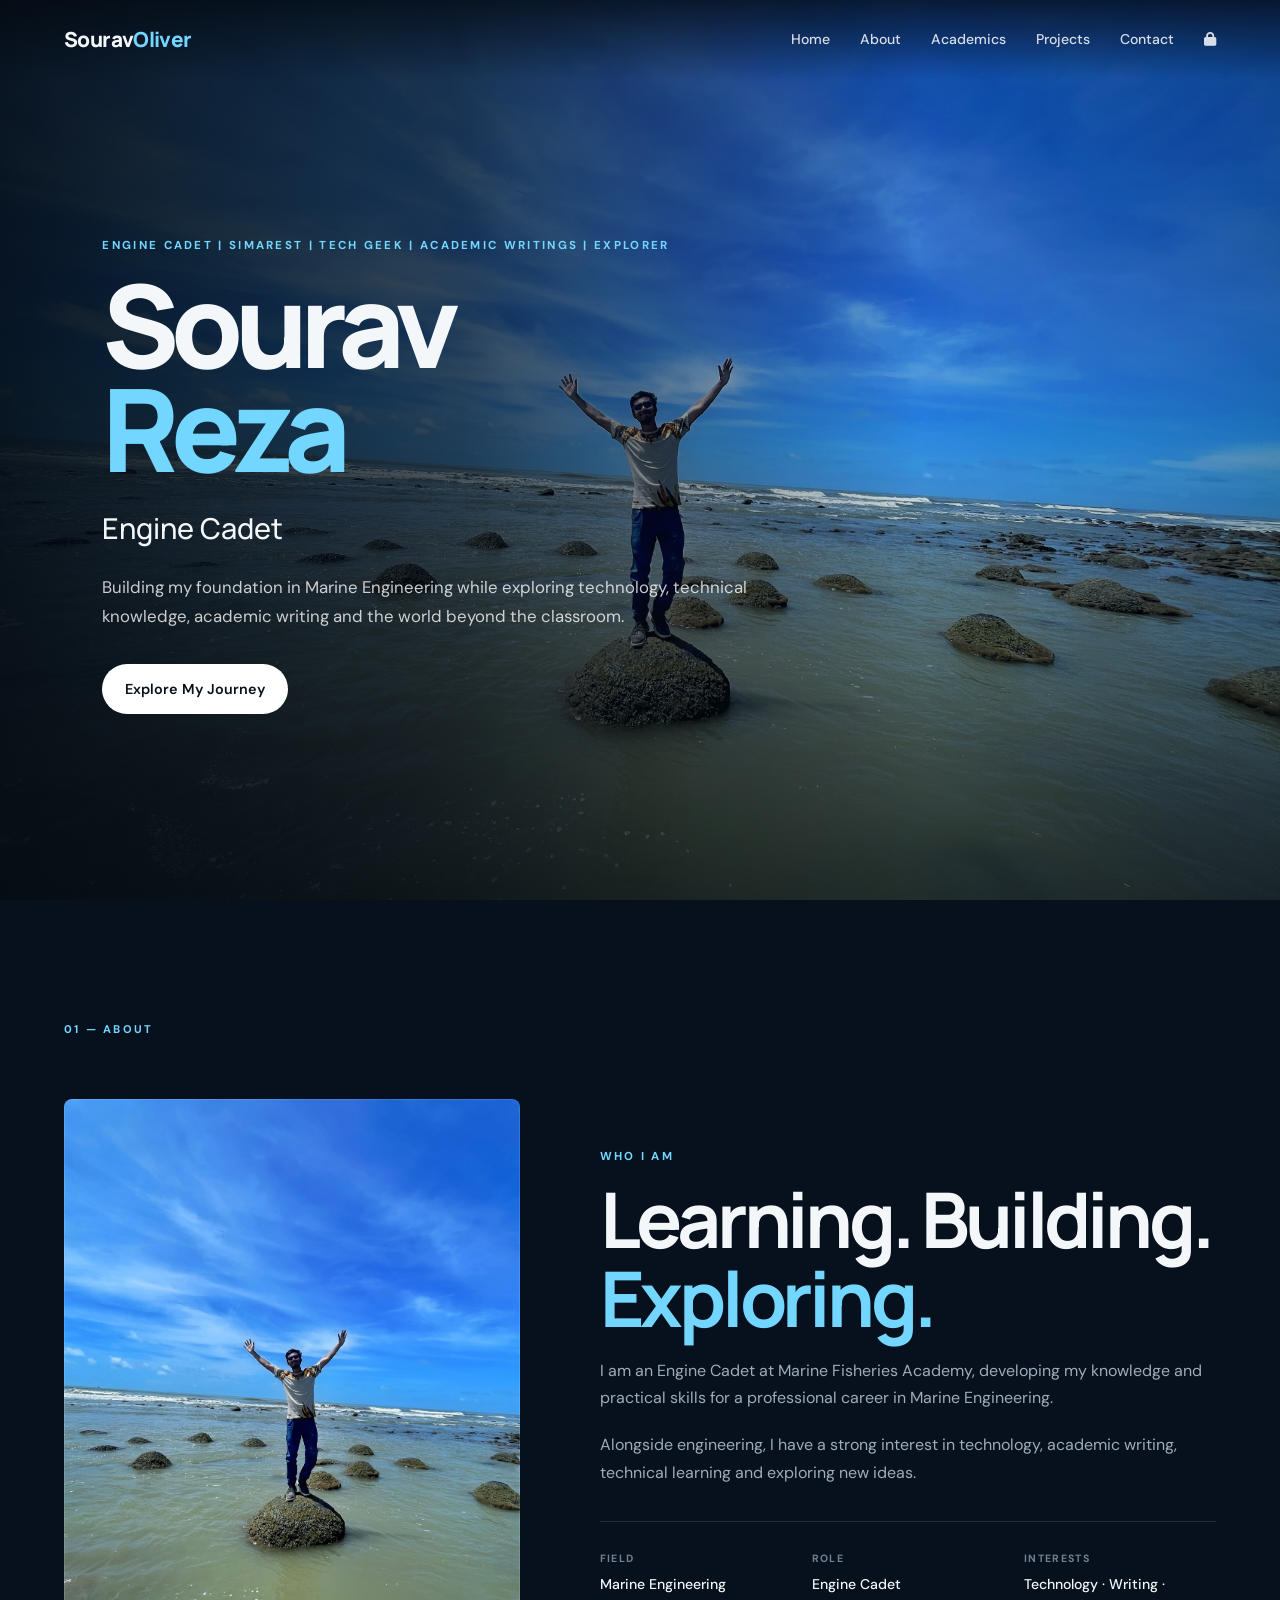
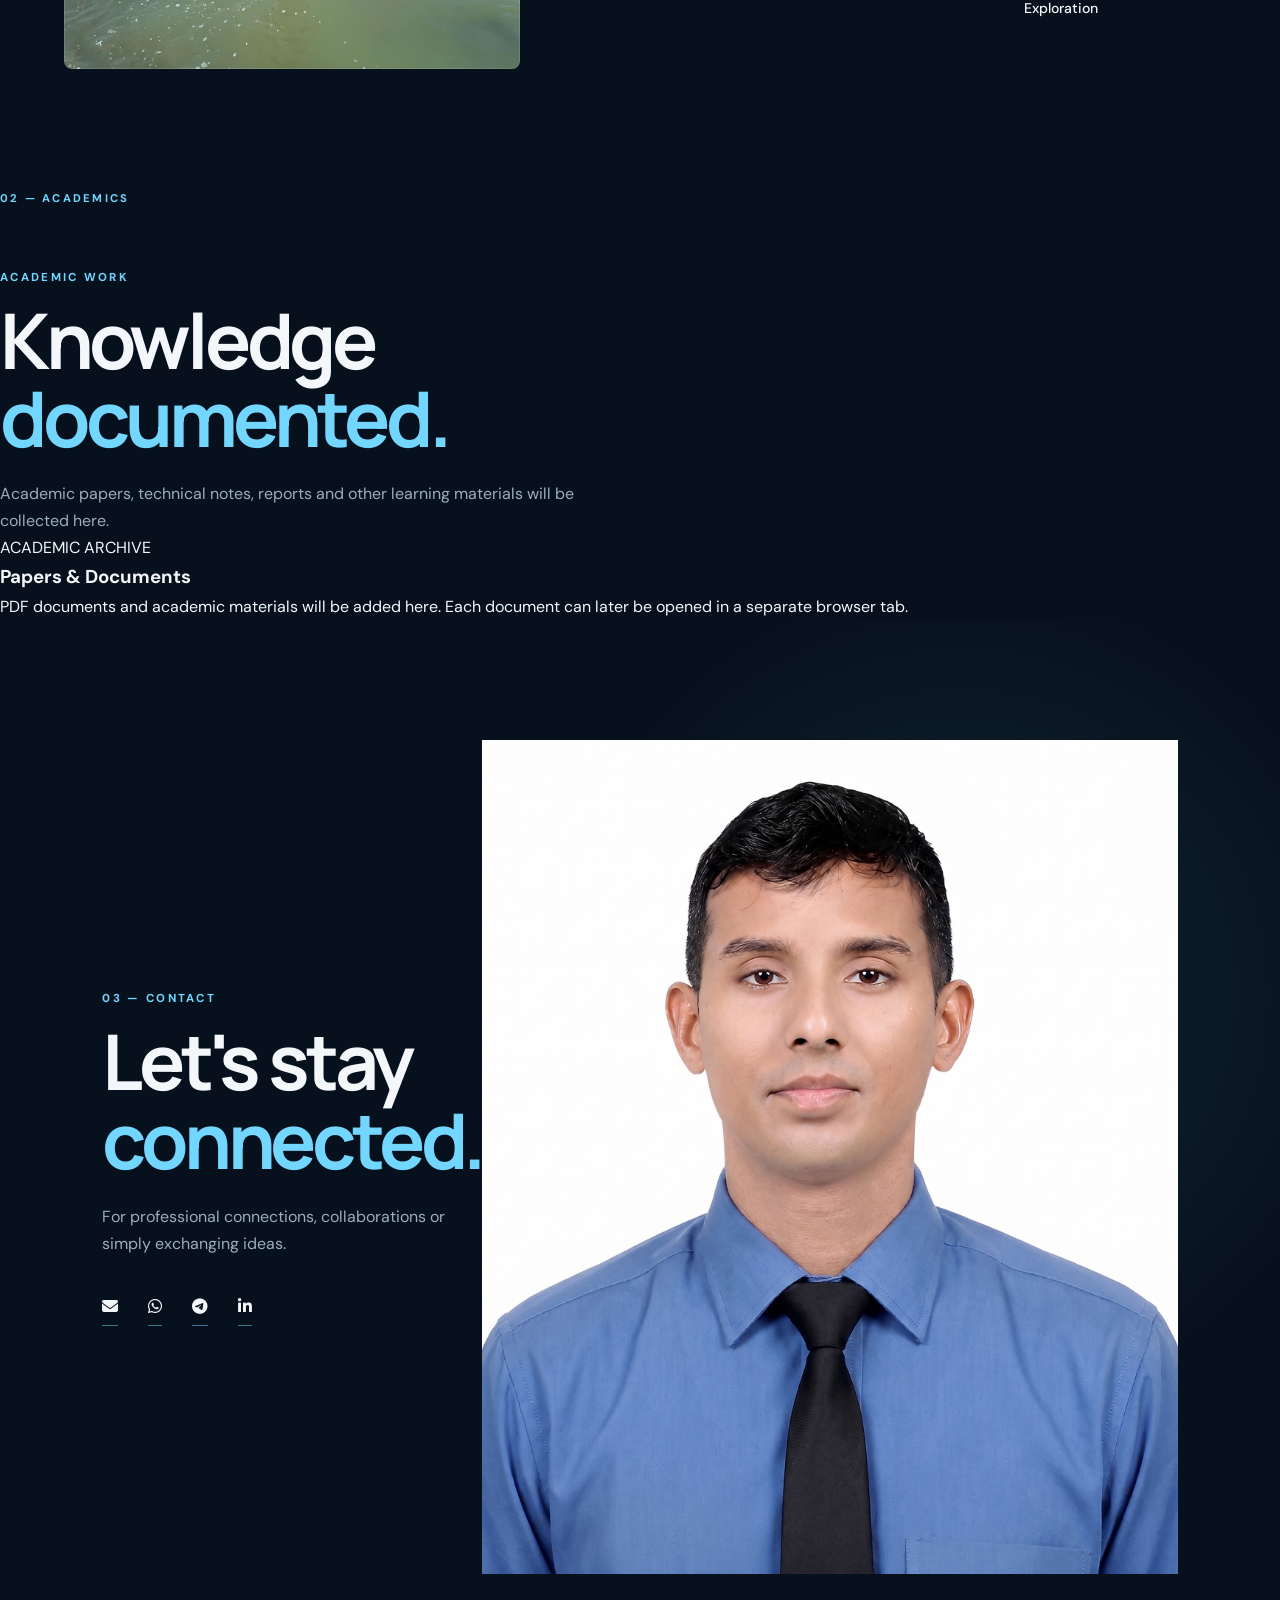
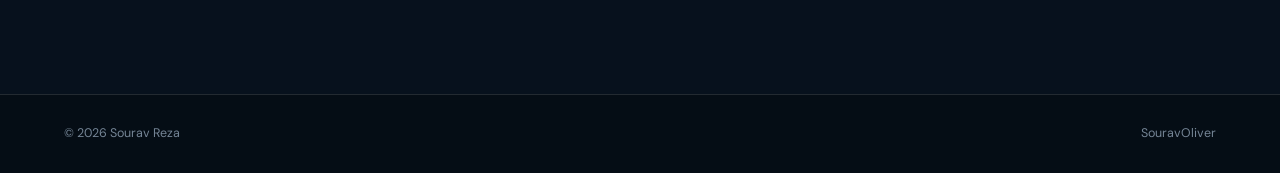
==== index.html @ 5a3057b0 "Update index.html" ====
<!DOCTYPE html>
<html lang="en">

<head>
    <meta charset="UTF-8">
    <meta name="viewport" content="width=device-width, initial-scale=1.0">

    <title>Sourav Reza | Engine Cadet</title>

    <meta name="description"
        content="Official portfolio of Sourav Reza — Engine Cadet, technology enthusiast, academic writer and explorer.">

    <link rel="stylesheet" href="style.css">

    <!-- Font Awesome Icons -->
    <link rel="stylesheet"
        href="https://cdnjs.cloudflare.com/ajax/libs/font-awesome/6.5.2/css/all.min.css">
</head>


<body>

    <!-- =========================
         NAVIGATION
    ========================== -->

    <header class="navbar">

        <a href="#home" class="logo">
            Sourav<span>Oliver</span>
        </a>

        <nav>

            <a href="#home">Home</a>

            <a href="#about">About</a>

            <a href="#academics">Academics</a>

            <a href="projects.html">Projects</a>

            <a href="#contact">Contact</a>

            <a href="access.html"
               class="lock-link"
               aria-label="Private Access"
               title="Private Access">
                <i class="fa-solid fa-lock"></i>
            </a>

        </nav>

    </header>


    <!-- =========================
         HERO
    ========================== -->

    <section id="home" class="hero">

        <div class="hero-overlay"></div>

        <div class="hero-content">

            <p class="eyebrow">
                Engine Cadet | SIMarEST | Tech Geek |
                Academic Writings | eXplorer
            </p>

            <h1>
                Sourav<br>
                <span>Reza</span>
            </h1>

            <h2>
                Engine Cadet
            </h2>

            <p class="hero-text">
                Building my foundation in Marine Engineering while
                exploring technology, technical knowledge, academic
                writing and the world beyond the classroom.
            </p>

            <div class="hero-buttons">

                <a href="#about" class="btn primary">
                    Explore My Journey
                </a>

            </div>

        </div>

    </section>


    <!-- =========================
         ABOUT
    ========================== -->

    <section id="about" class="section about">

        <div class="section-label">
            01 — ABOUT
        </div>

        <div class="about-grid">

            <div class="about-image">

                <img src="hero.jpg"
                     alt="Sourav Reza at the sea">

            </div>


            <div class="about-content">

                <p class="small-heading">
                    WHO I AM
                </p>

                <h2>
                    Learning. Building.<br>
                    <span>Exploring.</span>
                </h2>

                <p>
                    I am an Engine Cadet at Marine Fisheries Academy,
                    developing my knowledge and practical skills for
                    a professional career in Marine Engineering.
                </p>

                <p>
                    Alongside engineering, I have a strong interest
                    in technology, academic writing, technical learning
                    and exploring new ideas.
                </p>

                <div class="about-details">

                    <div>
                        <span>FIELD</span>
                        <strong>Marine Engineering</strong>
                    </div>

                    <div>
                        <span>ROLE</span>
                        <strong>Engine Cadet</strong>
                    </div>

                    <div>
                        <span>INTERESTS</span>
                        <strong>
                            Technology · Writing · Exploration
                        </strong>
                    </div>

                </div>

            </div>

        </div>

    </section>


    <!-- =========================
         ACADEMICS
    ========================== -->

    <section id="academics" class="academic-section">

        <div class="academic-overlay"></div>

        <div class="academic-inner">

            <div class="section-label">
                02 — ACADEMICS
            </div>

            <div class="section-heading">

                <p class="small-heading">
                    ACADEMIC WORK
                </p>

                <h2>
                    Knowledge<br>
                    <span>documented.</span>
                </h2>

                <p>
                    Academic papers, technical notes, reports and
                    other learning materials will be collected here.
                </p>

            </div>

            <div class="academic-placeholder">

                <div>

                    <span>
                        ACADEMIC ARCHIVE
                    </span>

                    <h3>
                        Papers &amp; Documents
                    </h3>

                    <p>
                        PDF documents and academic materials will be
                        added here. Each document can later be opened
                        in a separate browser tab.
                    </p>

                </div>

            </div>

        </div>

    </section>


    <!-- =========================
         CONTACT
    ========================== -->

    <section id="contact" class="contact-section">

        <div class="contact-content">

            <p class="small-heading">
                03 — CONTACT
            </p>

            <h2>
                Let's stay<br>
                <span>connected.</span>
            </h2>

            <p>
                For professional connections, collaborations or
                simply exchanging ideas.
            </p>

            <div class="contact-links">

                <!-- Email -->
                <a href="mailto:rezasourav07@gmail.com"
                   aria-label="Email"
                   title="Email">

                    <i class="fa-solid fa-envelope"></i>

                </a>


                <!-- WhatsApp -->
                <a href="https://wa.me/8801754745679"
                   target="_blank"
                   rel="noopener"
                   aria-label="WhatsApp"
                   title="WhatsApp">

                    <i class="fa-brands fa-whatsapp"></i>

                </a>


                <!-- Telegram -->
                <a href="https://t.me/Mr_R3Z4"
                   target="_blank"
                   rel="noopener"
                   aria-label="Telegram"
                   title="Telegram">

                    <i class="fa-brands fa-telegram"></i>

                </a>


                <!-- LinkedIn -->
                <a href="https://www.linkedin.com/in/mrr3z4/"
                   target="_blank"
                   rel="noopener"
                   aria-label="LinkedIn"
                   title="LinkedIn">

                    <i class="fa-brands fa-linkedin-in"></i>

                </a>

            </div>

        </div>


        <!-- Contact Photo -->

        <div class="contact-photo">

            <img src="hero 2.jpg"
                 alt="Sourav Reza">

        </div>

    </section>


    <!-- =========================
         FOOTER
    ========================== -->

    <footer>

        <div>
            © 2026 Sourav Reza
        </div>

        <div>
            SouravOliver
        </div>

    </footer>


</body>
</html>
---- style.css ----
@import url('https://fonts.googleapis.com/css2?family=DM+Sans:wght@400;500;600;700&family=Manrope:wght@400;500;600;700;800&display=swap');

:root {
    --bg: #07111d;
    --bg-soft: #0b1928;
    --surface: #102235;
    --text: #f4f7fa;
    --muted: #9eacba;
    --accent: #73d6ff;
    --accent-soft: rgba(115, 214, 255, 0.14);
    --line: rgba(255, 255, 255, 0.12);
    --max-width: 1200px;
}

* {
    margin: 0;
    padding: 0;
    box-sizing: border-box;
}

html {
    scroll-behavior: smooth;
}

body {
    font-family: "DM Sans", sans-serif;
    background: var(--bg);
    color: var(--text);
    line-height: 1.7;
    overflow-x: hidden;
}

a {
    color: inherit;
    text-decoration: none;
}

img {
    display: block;
    width: 100%;
}

section {
    scroll-margin-top: 90px;
}


/* =========================
   NAVIGATION
========================= */

.navbar {
    position: fixed;
    top: 0;
    left: 0;
    width: 100%;
    z-index: 1000;

    display: flex;
    align-items: center;
    justify-content: space-between;

    padding: 22px 5%;
    transition: 0.35s ease;

    background: linear-gradient(
        to bottom,
        rgba(4, 10, 17, 0.75),
        rgba(4, 10, 17, 0)
    );
}

.logo {
    font-family: "Manrope", sans-serif;
    font-size: 1.3rem;
    font-weight: 800;
    letter-spacing: -0.03em;
}

.logo span {
    color: var(--accent);
}

.navbar nav {
    display: flex;
    gap: 30px;
}

.navbar nav a {
    position: relative;

    color: rgba(255, 255, 255, 0.84);
    font-size: 0.88rem;
    font-weight: 500;

    transition: 0.3s ease;
}

.navbar nav a::after {
    content: "";

    position: absolute;
    left: 0;
    bottom: -7px;

    width: 0;
    height: 1px;

    background: var(--accent);
    transition: 0.3s ease;
}

.navbar nav a:hover {
    color: white;
}

.navbar nav a:hover::after {
    width: 100%;
}


/* =========================
   HERO
========================= */

.hero {
    position: relative;

    min-height: 100vh;
    display: flex;
    align-items: center;

    background-image: url("hero.jpg");
    background-size: cover;
    background-position: center;
    background-repeat: no-repeat;

    isolation: isolate;
}

.hero-overlay {
    position: absolute;
    inset: 0;
    z-index: -1;

    background:
        linear-gradient(
            90deg,
            rgba(3, 10, 18, 0.92) 0%,
            rgba(3, 10, 18, 0.68) 36%,
            rgba(3, 10, 18, 0.12) 72%,
            rgba(3, 10, 18, 0.28) 100%
        ),
        linear-gradient(
            0deg,
            rgba(3, 10, 18, 0.65),
            transparent 45%,
            rgba(3, 10, 18, 0.12)
        );
}

.hero-content {
    width: min(800px, 90%);
    margin-left: 8%;
    padding-top: 50px;
}

.eyebrow,
.small-heading {
    color: var(--accent);

    font-size: 0.72rem;
    font-weight: 700;

    letter-spacing: 0.2em;
    text-transform: uppercase;
}

.hero h1 {
    margin-top: 18px;

    font-family: "Manrope", sans-serif;
    font-size: clamp(4rem, 9vw, 8rem);

    line-height: 0.9;
    letter-spacing: -0.07em;
    font-weight: 800;
}

.hero h1 span {
    color: var(--accent);
}

.hero h2 {
    margin-top: 24px;

    font-family: "Manrope", sans-serif;
    font-size: clamp(1.25rem, 2.5vw, 1.8rem);

    font-weight: 500;
}

.hero-text {
    max-width: 650px;

    margin-top: 20px;

    color: rgba(255, 255, 255, 0.78);
    font-size: 1.05rem;
}

.hero-buttons {
    display: flex;
    gap: 14px;
    margin-top: 34px;
}

.btn {
    display: inline-flex;
    align-items: center;
    justify-content: center;

    min-height: 50px;
    padding: 0 23px;

    border-radius: 100px;

    font-size: 0.9rem;
    font-weight: 600;

    transition: transform 0.3s ease,
                background 0.3s ease,
                border 0.3s ease;
}

.btn:hover {
    transform: translateY(-3px);
}

.btn.primary {
    background: white;
    color: #08111b;
}

.btn.primary:hover {
    background: var(--accent);
}

.btn.secondary {
    border: 1px solid rgba(255, 255, 255, 0.35);
    background: rgba(255, 255, 255, 0.05);
    backdrop-filter: blur(8px);
}

.btn.secondary:hover {
    border-color: var(--accent);
    background: var(--accent-soft);
}

.scroll-indicator {
    position: absolute;
    bottom: 32px;
    left: 5%;

    display: flex;
    align-items: center;
    gap: 12px;

    color: rgba(255, 255, 255, 0.6);

    font-size: 0.72rem;
    letter-spacing: 0.12em;
    text-transform: uppercase;
}

.scroll-indicator span {
    width: 35px;
    height: 1px;
    background: rgba(255, 255, 255, 0.4);
}


/* =========================
   GENERAL SECTIONS
========================= */

.section {
    width: min(1200px, 90%);
    margin: auto;
    padding: 120px 0;
}

.section-label {
    margin-bottom: 60px;

    color: var(--accent);

    font-size: 0.7rem;
    font-weight: 700;

    letter-spacing: 0.2em;
}

.section-heading {
    max-width: 750px;
}

.section-heading h2,
.about-content h2,
.contact-content h2 {
    margin-top: 14px;

    font-family: "Manrope", sans-serif;

    font-size: clamp(2.5rem, 6vw, 5rem);
    line-height: 1.02;

    letter-spacing: -0.055em;
}

.section-heading h2 span,
.about-content h2 span,
.contact-content h2 span {
    color: var(--accent);
}

.section-heading > p:last-child {
    max-width: 620px;
    margin-top: 22px;

    color: var(--muted);
}


/* =========================
   ABOUT
========================= */

.about {
    background: var(--bg);
}

.about-grid {
    display: grid;

    grid-template-columns: 0.85fr 1.15fr;
    gap: 80px;

    align-items: center;
}

.about-image {
    position: relative;
    overflow: hidden;

    border-radius: 8px;
}

.about-image::after {
    content: "";

    position: absolute;
    inset: 0;

    border: 1px solid rgba(255, 255, 255, 0.12);
    border-radius: inherit;

    pointer-events: none;
}

.about-image img {
    aspect-ratio: 4 / 5;
    object-fit: cover;
}

.about-content > p:not(.small-heading) {
    max-width: 650px;
    margin-top: 20px;

    color: var(--muted);
}

.about-details {
    display: grid;
    grid-template-columns: repeat(3, 1fr);
    gap: 20px;

    margin-top: 35px;
    padding-top: 28px;

    border-top: 1px solid var(--line);
}

.about-details div {
    display: flex;
    flex-direction: column;
    gap: 5px;
}

.about-details span {
    color: #718092;

    font-size: 0.66rem;
    font-weight: 700;

    letter-spacing: 0.13em;
}

.about-details strong {
    font-size: 0.88rem;
    font-weight: 500;
}


/* =========================
   DARK SECTION
========================= */

.dark-section {
    width: 100%;
    padding: 120px 5%;

    background:
        radial-gradient(
            circle at 70% 20%,
            rgba(115, 214, 255, 0.07),
            transparent 35%
        ),
        var(--bg-soft);
}

.dark-section .section-heading,
.dark-section .timeline,
.dark-section .section-label {
    width: min(1200px, 90%);
    margin-left: auto;
    margin-right: auto;
}


/* =========================
   TIMELINE
========================= */

.timeline {
    margin-top: 75px;
}

.timeline-item {
    display: grid;
    grid-template-columns: 90px 1fr;
    gap: 30px;

    padding: 32px 0;

    border-top: 1px solid var(--line);
}

.timeline-item:last-child {
    border-bottom: 1px solid var(--line);
}

.timeline-number {
    color: var(--accent);

    font-size: 0.8rem;
    font-weight: 700;
    letter-spacing: 0.15em;
}

.timeline-item h3 {
    font-family: "Manrope", sans-serif;
    font-size: 1.25rem;
}

.timeline-item p {
    max-width: 650px;

    margin-top: 10px;

    color: var(--muted);
}


/* =========================
   ENGINEERING CARDS
========================= */

.cards {
    display: grid;

    grid-template-columns: repeat(4, 1fr);
    gap: 18px;

    margin-top: 65px;
}

.card {
    min-height: 270px;

    padding: 30px;

    border: 1px solid var(--line);
    border-radius: 8px;

    background: rgba(255, 255, 255, 0.025);

    transition:
        transform 0.35s ease,
        border 0.35s ease,
        background 0.35s ease;
}

.card:hover {
    transform: translateY(-8px);

    border-color: rgba(115, 214, 255, 0.45);
    background: rgba(115, 214, 255, 0.05);
}

.card-number {
    color: var(--accent);

    font-size: 0.7rem;
    font-weight: 700;

    letter-spacing: 0.15em;
}

.card h3 {
    margin-top: 65px;

    font-family: "Manrope", sans-serif;
    font-size: 1.2rem;
}

.card p {
    margin-top: 10px;

    color: var(--muted);
    font-size: 0.9rem;
}


/* =========================
   PROJECTS
========================= */

.project-section {
    background: #081521;
}

.project-placeholder {
    display: flex;
    align-items: flex-end;

    min-height: 300px;

    margin-top: 60px;
    padding: 38px;

    border: 1px solid var(--line);
    border-radius: 8px;

    background:
        linear-gradient(
            135deg,
            rgba(115, 214, 255, 0.08),
            transparent 45%
        );
}

.project-placeholder span {
    color: var(--accent);

    font-size: 0.7rem;
    font-weight: 700;
    letter-spacing: 0.18em;
}

.project-placeholder h3 {
    margin-top: 10px;

    font-family: "Manrope", sans-serif;
    font-size: 2rem;
}

.project-placeholder p {
    max-width: 500px;

    margin-top: 10px;

    color: var(--muted);
}


/* =========================
   CONTACT
========================= */

.contact-section {
    min-height: 80vh;

    display: flex;
    align-items: center;

    padding: 120px 8%;

    background:
        radial-gradient(
            circle at 75% 35%,
            rgba(115, 214, 255, 0.1),
            transparent 35%
        ),
        var(--bg);
}

.contact-content {
    max-width: 900px;
}

.contact-content > p:not(.small-heading) {
    max-width: 600px;

    margin-top: 24px;

    color: var(--muted);
}

.contact-links {
    display: flex;
    gap: 30px;

    margin-top: 35px;
}

.contact-links a {
    padding-bottom: 5px;

    border-bottom: 1px solid rgba(115, 214, 255, 0.5);

    font-weight: 600;

    transition: 0.3s ease;
}

.contact-links a:hover {
    color: var(--accent);
}


/* =========================
   FOOTER
========================= */

footer {
    display: flex;
    align-items: center;
    justify-content: space-between;

    padding: 28px 5%;

    border-top: 1px solid var(--line);

    color: #758596;

    background: #050d15;

    font-size: 0.78rem;
}


/* =========================
   RESPONSIVE
========================= */

@media (max-width: 1000px) {

    .navbar nav {
        gap: 17px;
    }

    .about-grid {
        grid-template-columns: 1fr;
        gap: 50px;
    }

    .about-image {
        max-width: 500px;
    }

    .cards {
        grid-template-columns: repeat(2, 1fr);
    }

}

@media (max-width: 700px) {

    .navbar {
        padding: 18px 5%;
    }

    .navbar nav {
        display: none;
    }

    .hero-content {
        margin-left: 5%;
        width: 90%;
        padding-top: 50px;
    }

    .hero {
        background-position: 57% center;
    }

    .hero-overlay {
        background:
            linear-gradient(
                90deg,
                rgba(3, 10, 18, 0.88),
                rgba(3, 10, 18, 0.4)
            ),
            linear-gradient(
                0deg,
                rgba(3, 10, 18, 0.7),
                transparent
            );
    }

    .hero-buttons {
        flex-wrap: wrap;
    }

    .section,
    .dark-section {
        padding-top: 85px;
        padding-bottom: 85px;
    }

    .section-label {
        margin-bottom: 40px;
    }

    .about-details {
        grid-template-columns: 1fr;
        gap: 18px;
    }

    .timeline-item {
        grid-template-columns: 45px 1fr;
        gap: 15px;
    }

    .cards {
        grid-template-columns: 1fr;
    }

    .card {
        min-height: 220px;
    }

    .card h3 {
        margin-top: 45px;
    }

    .contact-section {
        padding: 90px 5%;
    }

    footer {
        flex-direction: column;
        gap: 8px;
        text-align: center;
    }

}


/* =========================
   MOTION
========================= */

@media (prefers-reduced-motion: no-preference) {

    .hero-content {
        animation: heroReveal 1s ease both;
    }

    @keyframes heroReveal {

        from {
            opacity: 0;
            transform: translateY(25px);
        }

        to {
            opacity: 1;
            transform: translateY(0);
        }

    }

}
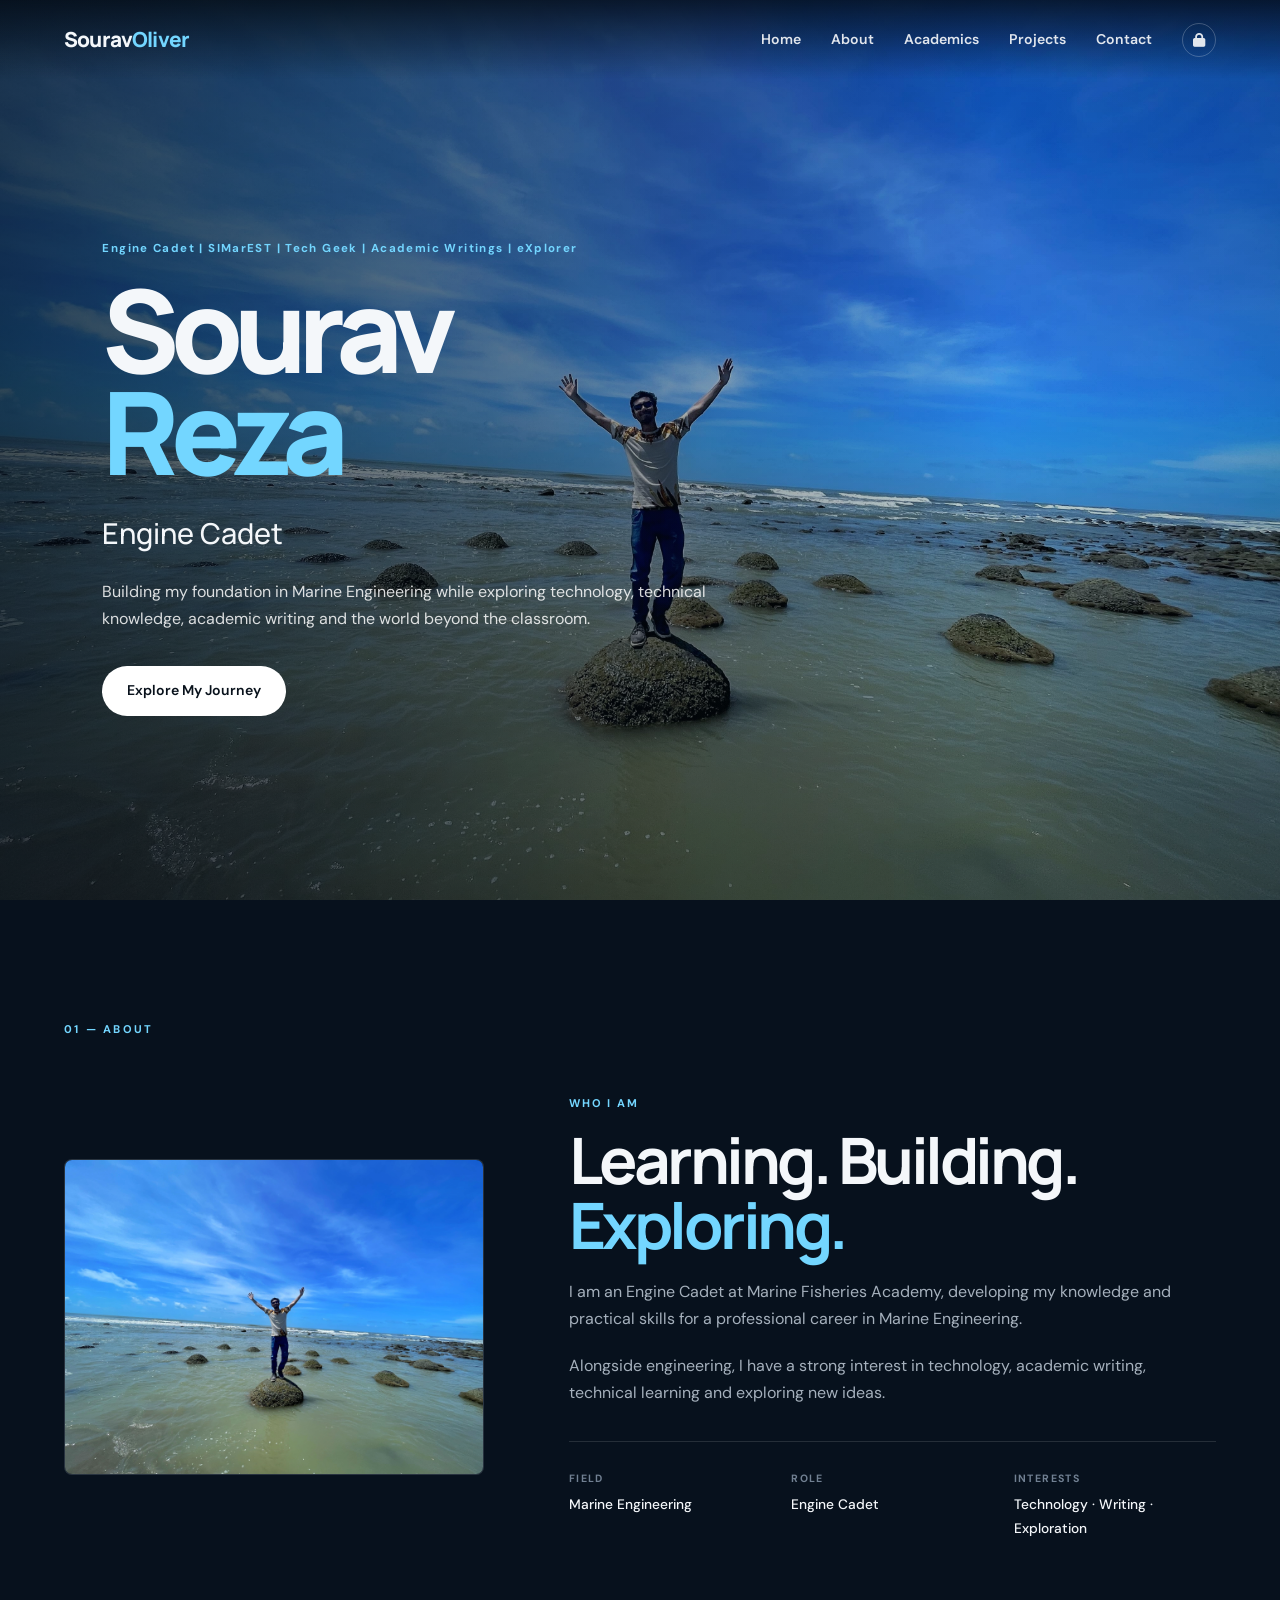
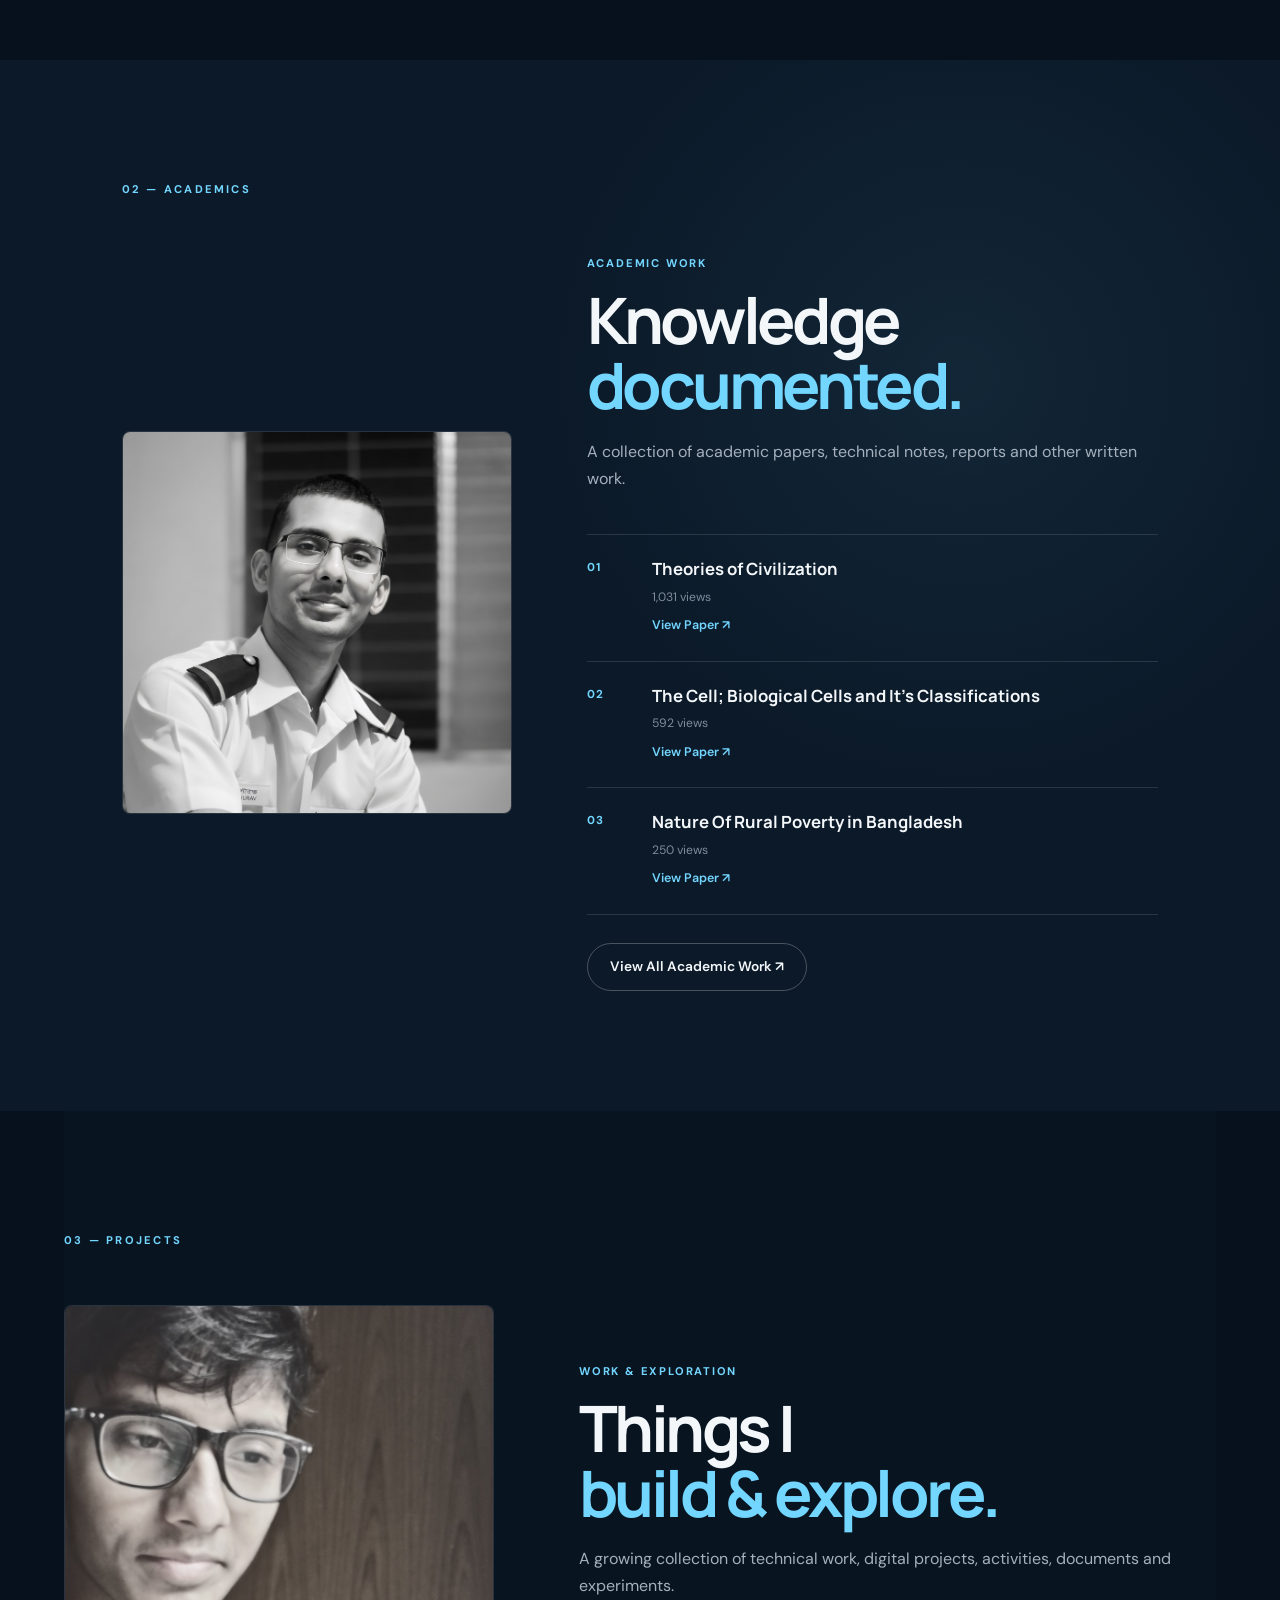
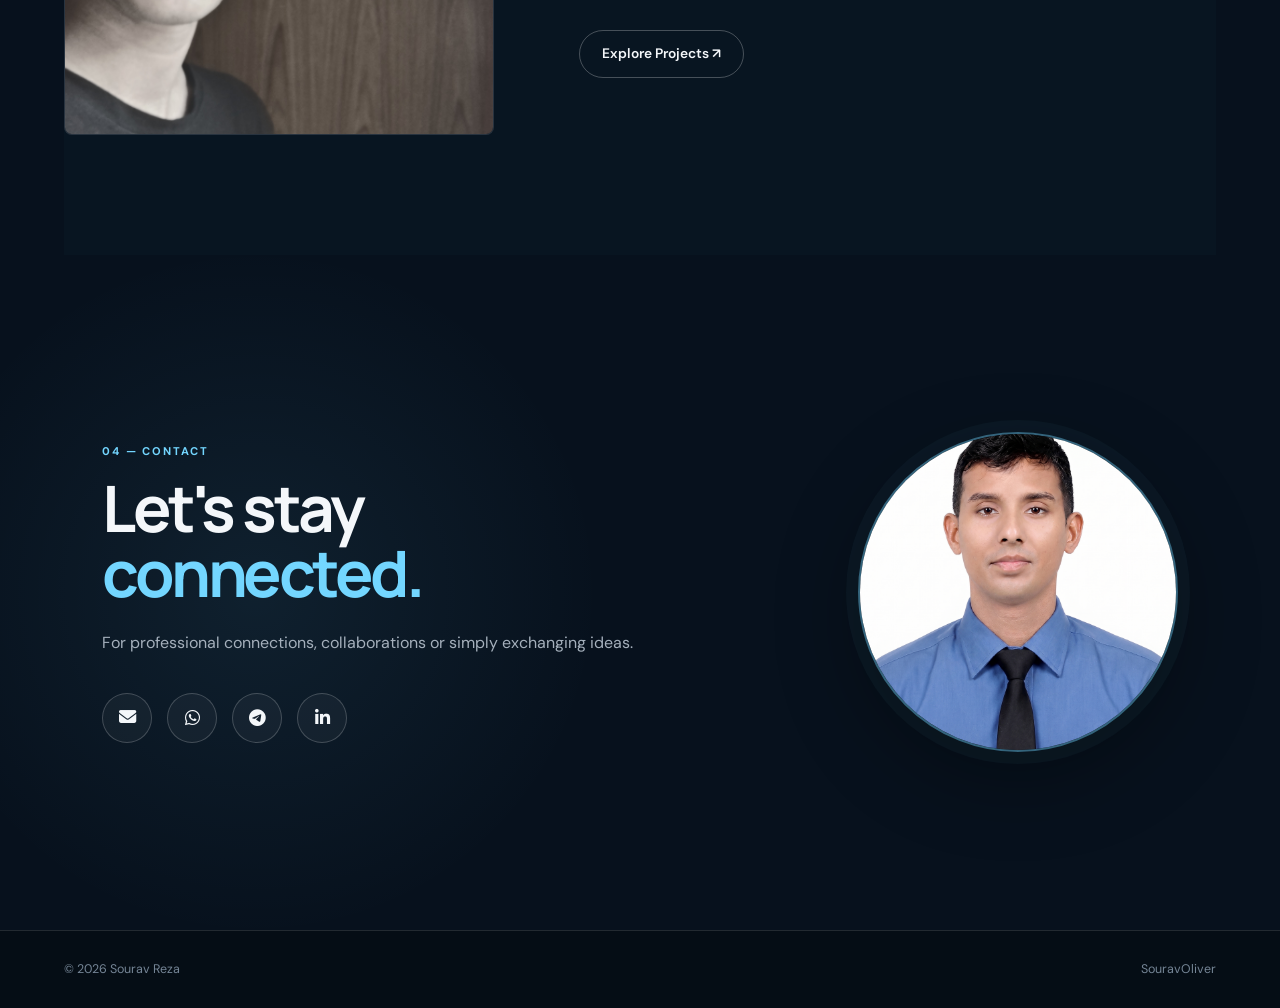
==== commit 9a9162de: "Update index.html" ====
--- a/index.html
+++ b/index.html
@@ -8,15 +8,14 @@
     <title>Sourav Reza | Engine Cadet</title>
 
     <meta name="description"
-        content="Official portfolio of Sourav Reza — Engine Cadet, technology enthusiast, academic writer and explorer.">
+        content="Portfolio of Sourav Reza — Engine Cadet, technology enthusiast, academic writer and explorer.">
 
     <link rel="stylesheet" href="style.css">
 
-    <!-- Font Awesome Icons -->
+    <!-- Icons -->
     <link rel="stylesheet"
         href="https://cdnjs.cloudflare.com/ajax/libs/font-awesome/6.5.2/css/all.min.css">
 </head>
-
 
 <body>
 
@@ -55,7 +54,7 @@
 
 
     <!-- =========================
-         HERO
+         HOME / HERO
     ========================== -->
 
     <section id="home" class="hero">
@@ -109,7 +108,9 @@
 
         <div class="about-grid">
 
-            <div class="about-image">
+            <!-- Small image -->
+
+            <div class="section-photo about-photo">
 
                 <img src="hero.jpg"
                      alt="Sourav Reza at the sea">
@@ -174,51 +175,191 @@
 
     <section id="academics" class="academic-section">
 
-        <div class="academic-overlay"></div>
-
         <div class="academic-inner">
 
             <div class="section-label">
                 02 — ACADEMICS
             </div>
 
-            <div class="section-heading">
+            <div class="academic-grid">
+
+                <!-- Small image -->
+
+                <div class="section-photo academic-photo">
+
+                    <img src="hero 3.jpg"
+                         alt="Academic work">
+
+                </div>
+
+
+                <!-- Academic content -->
+
+                <div class="academic-content">
+
+                    <p class="small-heading">
+                        ACADEMIC WORK
+                    </p>
+
+                    <h2>
+                        Knowledge<br>
+                        <span>documented.</span>
+                    </h2>
+
+                    <p class="academic-intro">
+                        A collection of academic papers, technical
+                        notes, reports and other written work.
+                    </p>
+
+
+                    <!-- Most viewed papers -->
+
+                    <div class="papers-list">
+
+                        <article class="paper-item">
+
+                            <div class="paper-rank">
+                                01
+                            </div>
+
+                            <div class="paper-info">
+
+                                <h3>
+                                    Theories of Civilization
+                                </h3>
+
+                                <span>
+                                    1,031 views
+                                </span>
+
+                                <a href="https://bsmrmu.academia.edu/SouravReza"
+                                   target="_blank"
+                                   rel="noopener">
+                                    View Paper ↗
+                                </a>
+
+                            </div>
+
+                        </article>
+
+
+                        <article class="paper-item">
+
+                            <div class="paper-rank">
+                                02
+                            </div>
+
+                            <div class="paper-info">
+
+                                <h3>
+                                    The Cell; Biological Cells
+                                    and It's Classifications
+                                </h3>
+
+                                <span>
+                                    592 views
+                                </span>
+
+                                <a href="https://bsmrmu.academia.edu/SouravReza"
+                                   target="_blank"
+                                   rel="noopener">
+                                    View Paper ↗
+                                </a>
+
+                            </div>
+
+                        </article>
+
+
+                        <article class="paper-item">
+
+                            <div class="paper-rank">
+                                03
+                            </div>
+
+                            <div class="paper-info">
+
+                                <h3>
+                                    Nature Of Rural Poverty
+                                    in Bangladesh
+                                </h3>
+
+                                <span>
+                                    250 views
+                                </span>
+
+                                <a href="https://bsmrmu.academia.edu/SouravReza"
+                                   target="_blank"
+                                   rel="noopener">
+                                    View Paper ↗
+                                </a>
+
+                            </div>
+
+                        </article>
+
+                    </div>
+
+
+                    <a class="outline-btn"
+                       href="https://bsmrmu.academia.edu/SouravReza"
+                       target="_blank"
+                       rel="noopener">
+                        View All Academic Work ↗
+                    </a>
+
+                </div>
+
+            </div>
+
+        </div>
+
+    </section>
+
+
+    <!-- =========================
+         PROJECTS
+    ========================== -->
+
+    <section id="projects" class="section projects-section">
+
+        <div class="section-label">
+            03 — PROJECTS
+        </div>
+
+        <div class="projects-grid">
+
+            <!-- Small image -->
+
+            <div class="section-photo project-photo">
+
+                <img src="Project.jpg"
+                     alt="Projects and technical work">
+
+            </div>
+
+
+            <div class="projects-content">
 
                 <p class="small-heading">
-                    ACADEMIC WORK
+                    WORK &amp; EXPLORATION
                 </p>
 
                 <h2>
-                    Knowledge<br>
-                    <span>documented.</span>
+                    Things I<br>
+                    <span>build &amp; explore.</span>
                 </h2>
 
                 <p>
-                    Academic papers, technical notes, reports and
-                    other learning materials will be collected here.
+                    A growing collection of technical work,
+                    digital projects, activities, documents
+                    and experiments.
                 </p>
 
-            </div>
-
-            <div class="academic-placeholder">
-
-                <div>
-
-                    <span>
-                        ACADEMIC ARCHIVE
-                    </span>
-
-                    <h3>
-                        Papers &amp; Documents
-                    </h3>
-
-                    <p>
-                        PDF documents and academic materials will be
-                        added here. Each document can later be opened
-                        in a separate browser tab.
-                    </p>
-
-                </div>
+                <a class="outline-btn"
+                   href="projects.html">
+                    Explore Projects ↗
+                </a>
 
             </div>
 
@@ -236,7 +377,7 @@
         <div class="contact-content">
 
             <p class="small-heading">
-                03 — CONTACT
+                04 — CONTACT
             </p>
 
             <h2>
@@ -245,63 +386,54 @@
             </h2>
 
             <p>
-                For professional connections, collaborations or
-                simply exchanging ideas.
+                For professional connections, collaborations
+                or simply exchanging ideas.
             </p>
 
+
+            <!-- Icons only -->
+
             <div class="contact-links">
 
-                <!-- Email -->
                 <a href="mailto:rezasourav07@gmail.com"
                    aria-label="Email"
                    title="Email">
-
                     <i class="fa-solid fa-envelope"></i>
-
-                </a>
-
-
-                <!-- WhatsApp -->
+                </a>
+
+
                 <a href="https://wa.me/8801754745679"
                    target="_blank"
                    rel="noopener"
                    aria-label="WhatsApp"
                    title="WhatsApp">
-
                     <i class="fa-brands fa-whatsapp"></i>
-
-                </a>
-
-
-                <!-- Telegram -->
+                </a>
+
+
                 <a href="https://t.me/Mr_R3Z4"
                    target="_blank"
                    rel="noopener"
                    aria-label="Telegram"
                    title="Telegram">
-
                     <i class="fa-brands fa-telegram"></i>
-
-                </a>
-
-
-                <!-- LinkedIn -->
+                </a>
+
+
                 <a href="https://www.linkedin.com/in/mrr3z4/"
                    target="_blank"
                    rel="noopener"
                    aria-label="LinkedIn"
                    title="LinkedIn">
-
                     <i class="fa-brands fa-linkedin-in"></i>
-
-                </a>
-
-            </div>
-
-        </div>
-
-
-        <!-- Contact Photo -->
+                </a>
+
+            </div>
+
+        </div>
+
+
+        <!-- Circular contact image -->
 
         <div class="contact-photo">
 
@@ -319,13 +451,13 @@
 
     <footer>
 
-        <div>
+        <span>
             © 2026 Sourav Reza
-        </div>
-
-        <div>
+        </span>
+
+        <span>
             SouravOliver
-        </div>
+        </span>
 
     </footer>
 
--- a/style.css
+++ b/style.css
@@ -1,16 +1,21 @@
 @import url('https://fonts.googleapis.com/css2?family=DM+Sans:wght@400;500;600;700&family=Manrope:wght@400;500;600;700;800&display=swap');
+
 
 :root {
     --bg: #07111d;
     --bg-soft: #0b1928;
     --surface: #102235;
+
     --text: #f4f7fa;
-    --muted: #9eacba;
+    --muted: #a5b0bc;
+
     --accent: #73d6ff;
-    --accent-soft: rgba(115, 214, 255, 0.14);
+
     --line: rgba(255, 255, 255, 0.12);
+
     --max-width: 1200px;
 }
+
 
 * {
     margin: 0;
@@ -18,9 +23,11 @@
     box-sizing: border-box;
 }
 
+
 html {
     scroll-behavior: smooth;
 }
+
 
 body {
     font-family: "DM Sans", sans-serif;
@@ -30,632 +37,859 @@
     overflow-x: hidden;
 }
 
+
 a {
     color: inherit;
     text-decoration: none;
 }
 
+
 img {
     display: block;
-    width: 100%;
-}
+    max-width: 100%;
+}
+
 
 section {
     scroll-margin-top: 90px;
 }
 
 
-/* =========================
+/* ==================================================
    NAVIGATION
-========================= */
+================================================== */
 
 .navbar {
+
     position: fixed;
+
     top: 0;
     left: 0;
+
     width: 100%;
+
     z-index: 1000;
 
     display: flex;
+
     align-items: center;
     justify-content: space-between;
 
     padding: 22px 5%;
-    transition: 0.35s ease;
-
-    background: linear-gradient(
-        to bottom,
-        rgba(4, 10, 17, 0.75),
-        rgba(4, 10, 17, 0)
-    );
-}
+
+    background:
+        linear-gradient(
+            to bottom,
+            rgba(3, 10, 18, 0.78),
+            rgba(3, 10, 18, 0)
+        );
+}
+
 
 .logo {
+
     font-family: "Manrope", sans-serif;
+
     font-size: 1.3rem;
+
     font-weight: 800;
-    letter-spacing: -0.03em;
-}
+
+    letter-spacing: -0.04em;
+}
+
 
 .logo span {
     color: var(--accent);
 }
 
+
 .navbar nav {
+
     display: flex;
+
+    align-items: center;
+
     gap: 30px;
 }
 
+
 .navbar nav a {
+
     position: relative;
 
-    color: rgba(255, 255, 255, 0.84);
+    color: rgba(255, 255, 255, 0.88);
+
     font-size: 0.88rem;
-    font-weight: 500;
+
+    font-weight: 600;
 
     transition: 0.3s ease;
 }
 
+
 .navbar nav a::after {
+
     content: "";
 
     position: absolute;
+
     left: 0;
+
     bottom: -7px;
 
     width: 0;
+
     height: 1px;
 
     background: var(--accent);
+
     transition: 0.3s ease;
 }
+
 
 .navbar nav a:hover {
     color: white;
 }
 
+
 .navbar nav a:hover::after {
     width: 100%;
 }
 
 
-/* =========================
+/* Lock button */
+
+.navbar nav .lock-link {
+
+    width: 34px;
+    height: 34px;
+
+    display: flex;
+
+    align-items: center;
+    justify-content: center;
+
+    border: 1px solid rgba(255, 255, 255, 0.22);
+
+    border-radius: 50%;
+
+    transition: 0.3s ease;
+}
+
+
+.navbar nav .lock-link::after {
+    display: none;
+}
+
+
+.navbar nav .lock-link:hover {
+
+    color: var(--accent);
+
+    border-color: var(--accent);
+
+    background: rgba(115, 214, 255, 0.08);
+}
+
+
+/* ==================================================
    HERO
-========================= */
+================================================== */
 
 .hero {
+
     position: relative;
 
     min-height: 100vh;
+
     display: flex;
-    align-items: center;
+
+    align-items: center;
+
+    overflow: hidden;
 
     background-image: url("hero.jpg");
+
     background-size: cover;
+
     background-position: center;
+
     background-repeat: no-repeat;
 
     isolation: isolate;
 }
 
+
 .hero-overlay {
+
     position: absolute;
+
     inset: 0;
+
     z-index: -1;
 
     background:
         linear-gradient(
             90deg,
-            rgba(3, 10, 18, 0.92) 0%,
-            rgba(3, 10, 18, 0.68) 36%,
-            rgba(3, 10, 18, 0.12) 72%,
-            rgba(3, 10, 18, 0.28) 100%
+            rgba(3, 10, 18, 0.70) 0%,
+            rgba(3, 10, 18, 0.42) 42%,
+            rgba(3, 10, 18, 0.08) 78%,
+            rgba(3, 10, 18, 0.18) 100%
         ),
+
         linear-gradient(
             0deg,
-            rgba(3, 10, 18, 0.65),
-            transparent 45%,
+            rgba(3, 10, 18, 0.38),
+            rgba(3, 10, 18, 0.04) 55%,
             rgba(3, 10, 18, 0.12)
         );
 }
 
+
 .hero-content {
-    width: min(800px, 90%);
+
+    width: min(790px, 90%);
+
     margin-left: 8%;
-    padding-top: 50px;
-}
-
-.eyebrow,
-.small-heading {
+
+    padding-top: 55px;
+}
+
+
+.eyebrow {
+
+    max-width: 720px;
+
     color: var(--accent);
 
     font-size: 0.72rem;
+
     font-weight: 700;
 
-    letter-spacing: 0.2em;
-    text-transform: uppercase;
-}
+    letter-spacing: 0.12em;
+
+    line-height: 1.8;
+}
+
 
 .hero h1 {
-    margin-top: 18px;
+
+    margin-top: 20px;
 
     font-family: "Manrope", sans-serif;
+
     font-size: clamp(4rem, 9vw, 8rem);
 
-    line-height: 0.9;
-    letter-spacing: -0.07em;
+    line-height: 0.88;
+
+    letter-spacing: -0.075em;
+
     font-weight: 800;
 }
+
 
 .hero h1 span {
     color: var(--accent);
 }
 
+
 .hero h2 {
-    margin-top: 24px;
+
+    margin-top: 27px;
 
     font-family: "Manrope", sans-serif;
-    font-size: clamp(1.25rem, 2.5vw, 1.8rem);
+
+    font-size: clamp(1.3rem, 2.5vw, 1.8rem);
 
     font-weight: 500;
 }
 
+
 .hero-text {
+
     max-width: 650px;
 
     margin-top: 20px;
 
-    color: rgba(255, 255, 255, 0.78);
-    font-size: 1.05rem;
-}
+    color: rgba(255, 255, 255, 0.84);
+
+    font-size: 1rem;
+}
+
 
 .hero-buttons {
+
     display: flex;
-    gap: 14px;
+
     margin-top: 34px;
 }
 
+
+/* ==================================================
+   BUTTONS
+================================================== */
+
 .btn {
+
     display: inline-flex;
+
     align-items: center;
     justify-content: center;
 
     min-height: 50px;
-    padding: 0 23px;
+
+    padding: 0 25px;
 
     border-radius: 100px;
 
-    font-size: 0.9rem;
+    font-size: 0.88rem;
+
     font-weight: 600;
 
-    transition: transform 0.3s ease,
-                background 0.3s ease,
-                border 0.3s ease;
-}
+    transition:
+        transform 0.3s ease,
+        background 0.3s ease;
+}
+
 
 .btn:hover {
     transform: translateY(-3px);
 }
 
+
 .btn.primary {
+
     background: white;
+
     color: #08111b;
 }
+
 
 .btn.primary:hover {
     background: var(--accent);
 }
 
-.btn.secondary {
-    border: 1px solid rgba(255, 255, 255, 0.35);
-    background: rgba(255, 255, 255, 0.05);
-    backdrop-filter: blur(8px);
-}
-
-.btn.secondary:hover {
+
+.outline-btn {
+
+    display: inline-flex;
+
+    align-items: center;
+    justify-content: center;
+
+    min-height: 48px;
+
+    padding: 0 22px;
+
+    border: 1px solid rgba(255, 255, 255, 0.25);
+
+    border-radius: 100px;
+
+    font-size: 0.86rem;
+
+    font-weight: 600;
+
+    transition: 0.3s ease;
+}
+
+
+.outline-btn:hover {
+
+    color: var(--accent);
+
     border-color: var(--accent);
-    background: var(--accent-soft);
-}
-
-.scroll-indicator {
-    position: absolute;
-    bottom: 32px;
-    left: 5%;
+
+    background: rgba(115, 214, 255, 0.06);
+
+    transform: translateY(-3px);
+}
+
+
+/* ==================================================
+   GENERAL SECTIONS
+================================================== */
+
+.section {
+
+    width: min(var(--max-width), 90%);
+
+    margin: auto;
+
+    padding: 120px 0;
+}
+
+
+.section-label {
+
+    margin-bottom: 55px;
+
+    color: var(--accent);
+
+    font-size: 0.7rem;
+
+    font-weight: 700;
+
+    letter-spacing: 0.2em;
+}
+
+
+.small-heading {
+
+    color: var(--accent);
+
+    font-size: 0.7rem;
+
+    font-weight: 700;
+
+    letter-spacing: 0.16em;
+}
+
+
+.section-photo {
+
+    overflow: hidden;
+
+    border: 1px solid rgba(255, 255, 255, 0.12);
+
+    border-radius: 8px;
+
+    background: #0a1724;
+}
+
+
+.section-photo img {
+
+    width: 100%;
+
+    height: auto;
+
+    display: block;
+}
+
+
+.about-content h2,
+.academic-content h2,
+.projects-content h2,
+.contact-content h2 {
+
+    margin-top: 14px;
+
+    font-family: "Manrope", sans-serif;
+
+    font-size: clamp(2.5rem, 5vw, 4.8rem);
+
+    line-height: 1.02;
+
+    letter-spacing: -0.055em;
+}
+
+
+.about-content h2 span,
+.academic-content h2 span,
+.projects-content h2 span,
+.contact-content h2 span {
+
+    color: var(--accent);
+}
+
+
+/* ==================================================
+   ABOUT
+================================================== */
+
+.about-grid {
+
+    display: grid;
+
+    grid-template-columns: minmax(260px, 420px) 1fr;
+
+    gap: 85px;
+
+    align-items: center;
+}
+
+
+.about-photo {
+
+    width: 100%;
+
+    max-width: 420px;
+}
+
+
+.about-content > p:not(.small-heading) {
+
+    max-width: 650px;
+
+    margin-top: 20px;
+
+    color: var(--muted);
+}
+
+
+.about-details {
+
+    display: grid;
+
+    grid-template-columns: repeat(3, 1fr);
+
+    gap: 20px;
+
+    margin-top: 35px;
+
+    padding-top: 28px;
+
+    border-top: 1px solid var(--line);
+}
+
+
+.about-details div {
 
     display: flex;
-    align-items: center;
-    gap: 12px;
-
-    color: rgba(255, 255, 255, 0.6);
-
-    font-size: 0.72rem;
-    letter-spacing: 0.12em;
-    text-transform: uppercase;
-}
-
-.scroll-indicator span {
-    width: 35px;
-    height: 1px;
-    background: rgba(255, 255, 255, 0.4);
-}
-
-
-/* =========================
-   GENERAL SECTIONS
-========================= */
-
-.section {
-    width: min(1200px, 90%);
-    margin: auto;
-    padding: 120px 0;
-}
-
-.section-label {
-    margin-bottom: 60px;
-
-    color: var(--accent);
-
-    font-size: 0.7rem;
+
+    flex-direction: column;
+
+    gap: 5px;
+}
+
+
+.about-details span {
+
+    color: #718092;
+
+    font-size: 0.66rem;
+
     font-weight: 700;
 
-    letter-spacing: 0.2em;
-}
-
-.section-heading {
-    max-width: 750px;
-}
-
-.section-heading h2,
-.about-content h2,
-.contact-content h2 {
-    margin-top: 14px;
-
-    font-family: "Manrope", sans-serif;
-
-    font-size: clamp(2.5rem, 6vw, 5rem);
-    line-height: 1.02;
-
-    letter-spacing: -0.055em;
-}
-
-.section-heading h2 span,
-.about-content h2 span,
-.contact-content h2 span {
-    color: var(--accent);
-}
-
-.section-heading > p:last-child {
-    max-width: 620px;
-    margin-top: 22px;
-
-    color: var(--muted);
-}
-
-
-/* =========================
-   ABOUT
-========================= */
-
-.about {
-    background: var(--bg);
-}
-
-.about-grid {
-    display: grid;
-
-    grid-template-columns: 0.85fr 1.15fr;
-    gap: 80px;
-
-    align-items: center;
-}
-
-.about-image {
-    position: relative;
-    overflow: hidden;
-
-    border-radius: 8px;
-}
-
-.about-image::after {
-    content: "";
-
-    position: absolute;
-    inset: 0;
-
-    border: 1px solid rgba(255, 255, 255, 0.12);
-    border-radius: inherit;
-
-    pointer-events: none;
-}
-
-.about-image img {
-    aspect-ratio: 4 / 5;
-    object-fit: cover;
-}
-
-.about-content > p:not(.small-heading) {
-    max-width: 650px;
-    margin-top: 20px;
-
-    color: var(--muted);
-}
-
-.about-details {
-    display: grid;
-    grid-template-columns: repeat(3, 1fr);
-    gap: 20px;
-
-    margin-top: 35px;
-    padding-top: 28px;
-
-    border-top: 1px solid var(--line);
-}
-
-.about-details div {
-    display: flex;
-    flex-direction: column;
-    gap: 5px;
-}
-
-.about-details span {
-    color: #718092;
-
-    font-size: 0.66rem;
-    font-weight: 700;
-
     letter-spacing: 0.13em;
 }
 
+
 .about-details strong {
-    font-size: 0.88rem;
+
+    font-size: 0.86rem;
+
     font-weight: 500;
 }
 
 
-/* =========================
-   DARK SECTION
-========================= */
-
-.dark-section {
-    width: 100%;
+/* ==================================================
+   ACADEMICS
+================================================== */
+
+.academic-section {
+
     padding: 120px 5%;
 
     background:
         radial-gradient(
-            circle at 70% 20%,
+            circle at 75% 30%,
             rgba(115, 214, 255, 0.07),
             transparent 35%
         ),
+
         var(--bg-soft);
 }
 
-.dark-section .section-heading,
-.dark-section .timeline,
-.dark-section .section-label {
-    width: min(1200px, 90%);
-    margin-left: auto;
-    margin-right: auto;
-}
-
-
-/* =========================
-   TIMELINE
-========================= */
-
-.timeline {
-    margin-top: 75px;
-}
-
-.timeline-item {
+
+.academic-inner {
+
+    width: min(var(--max-width), 90%);
+
+    margin: auto;
+}
+
+
+.academic-grid {
+
     display: grid;
-    grid-template-columns: 90px 1fr;
-    gap: 30px;
-
-    padding: 32px 0;
+
+    grid-template-columns: minmax(260px, 390px) 1fr;
+
+    gap: 75px;
+
+    align-items: center;
+}
+
+
+.academic-photo {
+
+    width: 100%;
+
+    max-width: 390px;
+}
+
+
+.academic-intro {
+
+    max-width: 620px;
+
+    margin-top: 20px;
+
+    color: var(--muted);
+}
+
+
+.papers-list {
+
+    margin-top: 42px;
 
     border-top: 1px solid var(--line);
 }
 
-.timeline-item:last-child {
+
+.paper-item {
+
+    display: grid;
+
+    grid-template-columns: 45px 1fr;
+
+    gap: 20px;
+
+    padding: 23px 0;
+
     border-bottom: 1px solid var(--line);
 }
 
-.timeline-number {
+
+.paper-rank {
+
     color: var(--accent);
 
-    font-size: 0.8rem;
+    font-size: 0.72rem;
+
     font-weight: 700;
-    letter-spacing: 0.15em;
-}
-
-.timeline-item h3 {
+
+    letter-spacing: 0.12em;
+}
+
+
+.paper-info h3 {
+
     font-family: "Manrope", sans-serif;
-    font-size: 1.25rem;
-}
-
-.timeline-item p {
-    max-width: 650px;
-
-    margin-top: 10px;
+
+    font-size: 1.05rem;
+
+    line-height: 1.35;
+}
+
+
+.paper-info span {
+
+    display: block;
+
+    margin-top: 6px;
+
+    color: #7e8c9b;
+
+    font-size: 0.76rem;
+}
+
+
+.paper-info a {
+
+    display: inline-block;
+
+    margin-top: 8px;
+
+    color: var(--accent);
+
+    font-size: 0.78rem;
+
+    font-weight: 600;
+}
+
+
+.academic-content .outline-btn {
+
+    margin-top: 28px;
+}
+
+
+/* ==================================================
+   PROJECTS
+================================================== */
+
+.projects-section {
+
+    background: #081521;
+}
+
+
+.projects-grid {
+
+    display: grid;
+
+    grid-template-columns: minmax(260px, 430px) 1fr;
+
+    gap: 85px;
+
+    align-items: center;
+}
+
+
+.project-photo {
+
+    width: 100%;
+
+    max-width: 430px;
+}
+
+
+.projects-content > p:not(.small-heading) {
+
+    max-width: 620px;
+
+    margin-top: 20px;
 
     color: var(--muted);
 }
 
 
-/* =========================
-   ENGINEERING CARDS
-========================= */
-
-.cards {
-    display: grid;
-
-    grid-template-columns: repeat(4, 1fr);
-    gap: 18px;
-
-    margin-top: 65px;
-}
-
-.card {
-    min-height: 270px;
-
-    padding: 30px;
-
-    border: 1px solid var(--line);
-    border-radius: 8px;
-
-    background: rgba(255, 255, 255, 0.025);
-
-    transition:
-        transform 0.35s ease,
-        border 0.35s ease,
-        background 0.35s ease;
-}
-
-.card:hover {
-    transform: translateY(-8px);
-
-    border-color: rgba(115, 214, 255, 0.45);
-    background: rgba(115, 214, 255, 0.05);
-}
-
-.card-number {
-    color: var(--accent);
-
-    font-size: 0.7rem;
-    font-weight: 700;
-
-    letter-spacing: 0.15em;
-}
-
-.card h3 {
-    margin-top: 65px;
-
-    font-family: "Manrope", sans-serif;
-    font-size: 1.2rem;
-}
-
-.card p {
-    margin-top: 10px;
-
-    color: var(--muted);
-    font-size: 0.9rem;
-}
-
-
-/* =========================
-   PROJECTS
-========================= */
-
-.project-section {
-    background: #081521;
-}
-
-.project-placeholder {
+.projects-content .outline-btn {
+
+    margin-top: 30px;
+}
+
+
+/* ==================================================
+   CONTACT
+================================================== */
+
+.contact-section {
+
+    min-height: 75vh;
+
     display: flex;
-    align-items: flex-end;
-
-    min-height: 300px;
-
-    margin-top: 60px;
-    padding: 38px;
-
-    border: 1px solid var(--line);
-    border-radius: 8px;
-
-    background:
-        linear-gradient(
-            135deg,
-            rgba(115, 214, 255, 0.08),
-            transparent 45%
-        );
-}
-
-.project-placeholder span {
-    color: var(--accent);
-
-    font-size: 0.7rem;
-    font-weight: 700;
-    letter-spacing: 0.18em;
-}
-
-.project-placeholder h3 {
-    margin-top: 10px;
-
-    font-family: "Manrope", sans-serif;
-    font-size: 2rem;
-}
-
-.project-placeholder p {
-    max-width: 500px;
-
-    margin-top: 10px;
-
-    color: var(--muted);
-}
-
-
-/* =========================
-   CONTACT
-========================= */
-
-.contact-section {
-    min-height: 80vh;
-
-    display: flex;
-    align-items: center;
+
+    align-items: center;
+
+    justify-content: space-between;
+
+    gap: 70px;
 
     padding: 120px 8%;
 
     background:
         radial-gradient(
-            circle at 75% 35%,
-            rgba(115, 214, 255, 0.1),
-            transparent 35%
+            circle at 20% 50%,
+            rgba(115, 214, 255, 0.08),
+            transparent 32%
         ),
+
         var(--bg);
 }
 
+
 .contact-content {
-    max-width: 900px;
-}
+
+    max-width: 700px;
+
+    z-index: 2;
+}
+
 
 .contact-content > p:not(.small-heading) {
-    max-width: 600px;
+
+    max-width: 560px;
 
     margin-top: 24px;
 
     color: var(--muted);
 }
 
+
+/* Contact icons */
+
 .contact-links {
+
     display: flex;
-    gap: 30px;
-
-    margin-top: 35px;
-}
+
+    align-items: center;
+
+    gap: 15px;
+
+    margin-top: 36px;
+}
+
 
 .contact-links a {
-    padding-bottom: 5px;
-
-    border-bottom: 1px solid rgba(115, 214, 255, 0.5);
-
-    font-weight: 600;
+
+    width: 50px;
+
+    height: 50px;
+
+    display: flex;
+
+    align-items: center;
+    justify-content: center;
+
+    border: 1px solid rgba(255, 255, 255, 0.20);
+
+    border-radius: 50%;
+
+    background: rgba(255, 255, 255, 0.04);
+
+    font-size: 1.08rem;
 
     transition: 0.3s ease;
 }
 
+
 .contact-links a:hover {
+
     color: var(--accent);
-}
-
-
-/* =========================
+
+    border-color: var(--accent);
+
+    background: rgba(115, 214, 255, 0.08);
+
+    transform: translateY(-5px);
+}
+
+
+/* Contact image */
+
+.contact-photo {
+
+    width: clamp(220px, 25vw, 340px);
+
+    height: clamp(220px, 25vw, 340px);
+
+    flex-shrink: 0;
+
+    overflow: hidden;
+
+    border-radius: 50%;
+
+    border: 2px solid rgba(115, 214, 255, 0.42);
+
+    box-shadow:
+        0 0 0 12px rgba(115, 214, 255, 0.035),
+        0 25px 80px rgba(0, 0, 0, 0.35);
+}
+
+
+.contact-photo img {
+
+    width: 100%;
+
+    height: 100%;
+
+    object-fit: cover;
+}
+
+
+/* ==================================================
    FOOTER
-========================= */
+================================================== */
 
 footer {
+
     display: flex;
-    align-items: center;
+
+    align-items: center;
+
     justify-content: space-between;
 
     padding: 28px 5%;
@@ -670,123 +904,167 @@
 }
 
 
-/* =========================
+/* ==================================================
    RESPONSIVE
-========================= */
+================================================== */
 
 @media (max-width: 1000px) {
 
     .navbar nav {
-        gap: 17px;
-    }
-
-    .about-grid {
+        gap: 18px;
+    }
+
+
+    .about-grid,
+    .academic-grid,
+    .projects-grid {
+
         grid-template-columns: 1fr;
+
         gap: 50px;
     }
 
-    .about-image {
-        max-width: 500px;
-    }
-
-    .cards {
-        grid-template-columns: repeat(2, 1fr);
-    }
-
-}
+
+    .about-photo,
+    .academic-photo,
+    .project-photo {
+
+        max-width: 600px;
+    }
+
+}
+
 
 @media (max-width: 700px) {
 
     .navbar {
+
         padding: 18px 5%;
     }
 
+
     .navbar nav {
+
         display: none;
     }
 
+
     .hero-content {
+
+        width: 90%;
+
         margin-left: 5%;
-        width: 90%;
-        padding-top: 50px;
-    }
+
+        padding-top: 45px;
+    }
+
 
     .hero {
-        background-position: 57% center;
-    }
+
+        background-position: center;
+    }
+
 
     .hero-overlay {
+
         background:
             linear-gradient(
                 90deg,
-                rgba(3, 10, 18, 0.88),
-                rgba(3, 10, 18, 0.4)
+                rgba(3, 10, 18, 0.78),
+                rgba(3, 10, 18, 0.38)
             ),
+
             linear-gradient(
                 0deg,
-                rgba(3, 10, 18, 0.7),
+                rgba(3, 10, 18, 0.50),
                 transparent
             );
     }
 
+
     .hero-buttons {
         flex-wrap: wrap;
     }
 
+
     .section,
-    .dark-section {
+    .academic-section {
+
         padding-top: 85px;
+
         padding-bottom: 85px;
     }
 
+
     .section-label {
+
         margin-bottom: 40px;
     }
 
+
     .about-details {
+
         grid-template-columns: 1fr;
+
         gap: 18px;
     }
 
-    .timeline-item {
-        grid-template-columns: 45px 1fr;
+
+    .paper-item {
+
+        grid-template-columns: 35px 1fr;
+
         gap: 15px;
     }
 
-    .cards {
-        grid-template-columns: 1fr;
-    }
-
-    .card {
-        min-height: 220px;
-    }
-
-    .card h3 {
-        margin-top: 45px;
-    }
 
     .contact-section {
-        padding: 90px 5%;
-    }
+
+        min-height: auto;
+
+        padding: 85px 5%;
+
+        flex-direction: column;
+
+        align-items: flex-start;
+
+        gap: 50px;
+    }
+
+
+    .contact-photo {
+
+        width: 210px;
+
+        height: 210px;
+
+        align-self: flex-end;
+    }
+
 
     footer {
+
         flex-direction: column;
+
         gap: 8px;
+
         text-align: center;
     }
 
 }
 
 
-/* =========================
+/* ==================================================
    MOTION
-========================= */
+================================================== */
 
 @media (prefers-reduced-motion: no-preference) {
 
     .hero-content {
+
         animation: heroReveal 1s ease both;
     }
+
 
     @keyframes heroReveal {
 
@@ -799,7 +1077,6 @@
             opacity: 1;
             transform: translateY(0);
         }
-
-    }
-
-}
+    }
+
+}
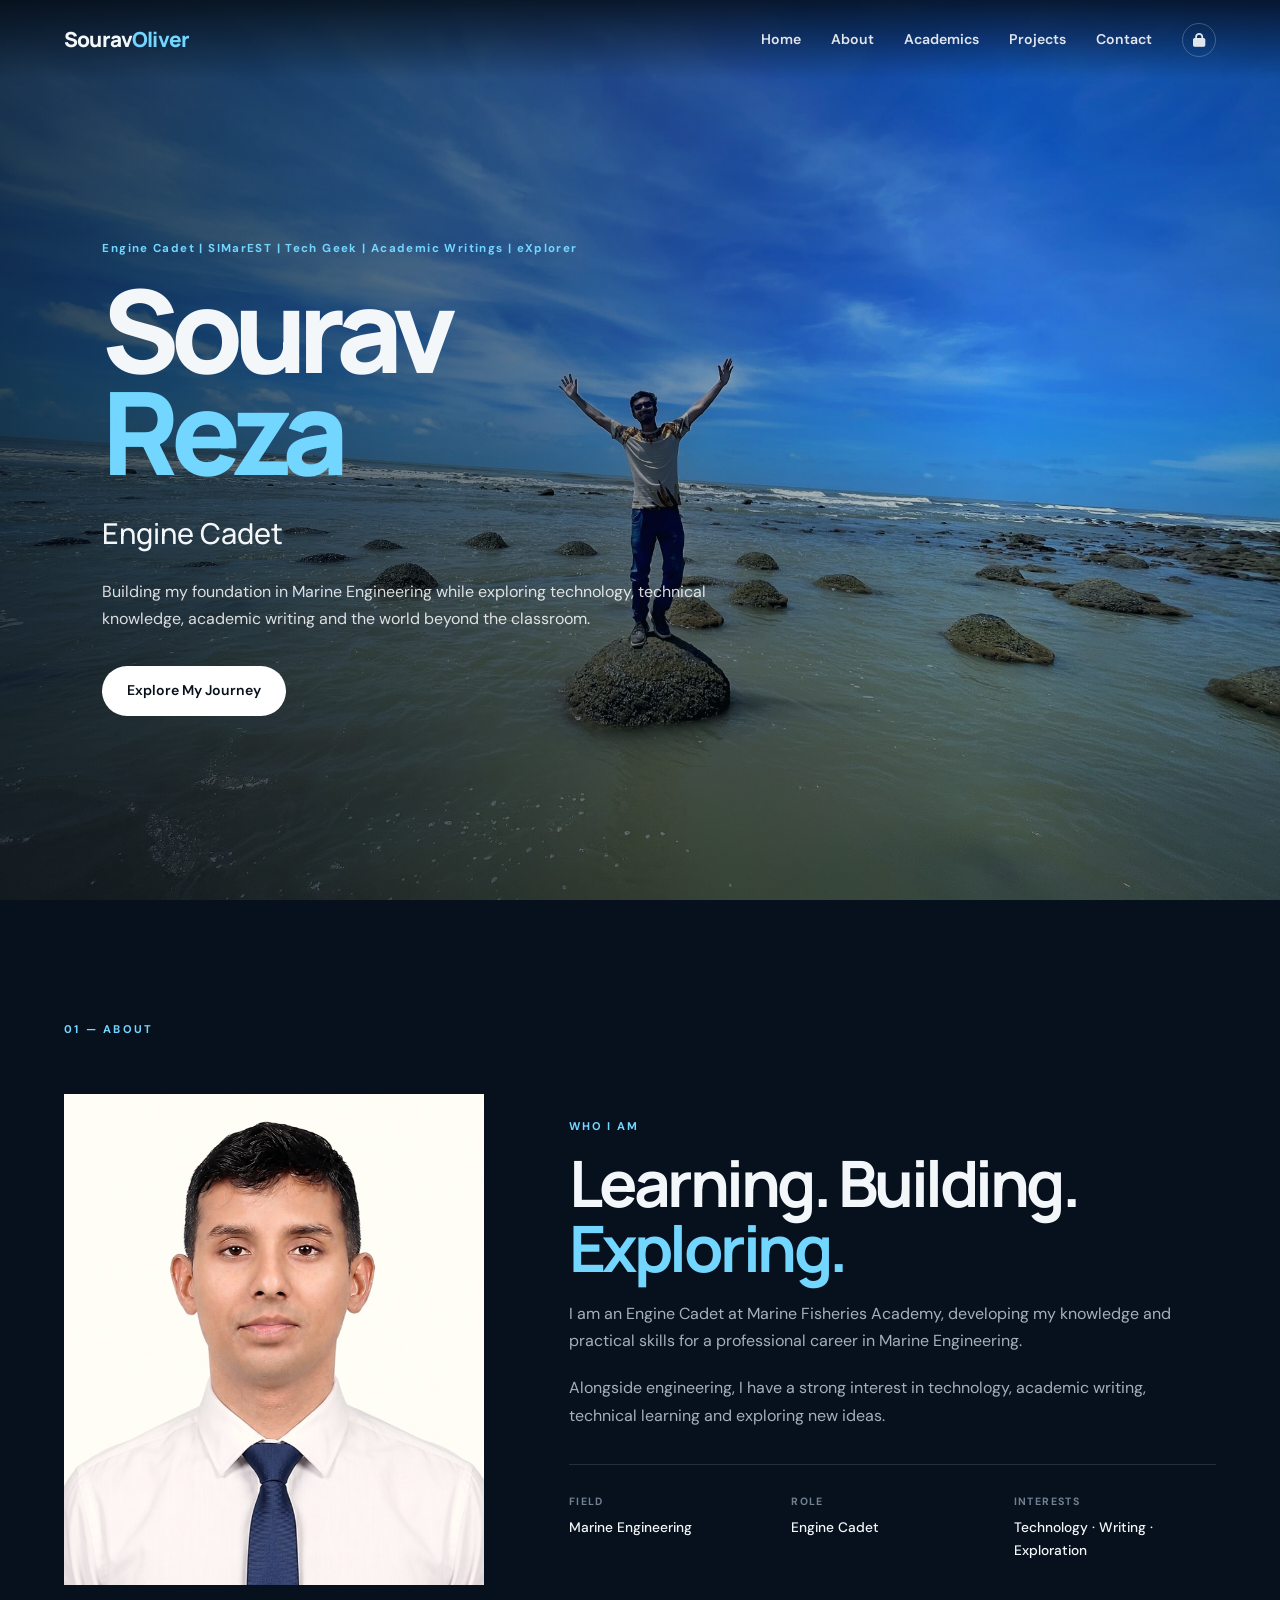
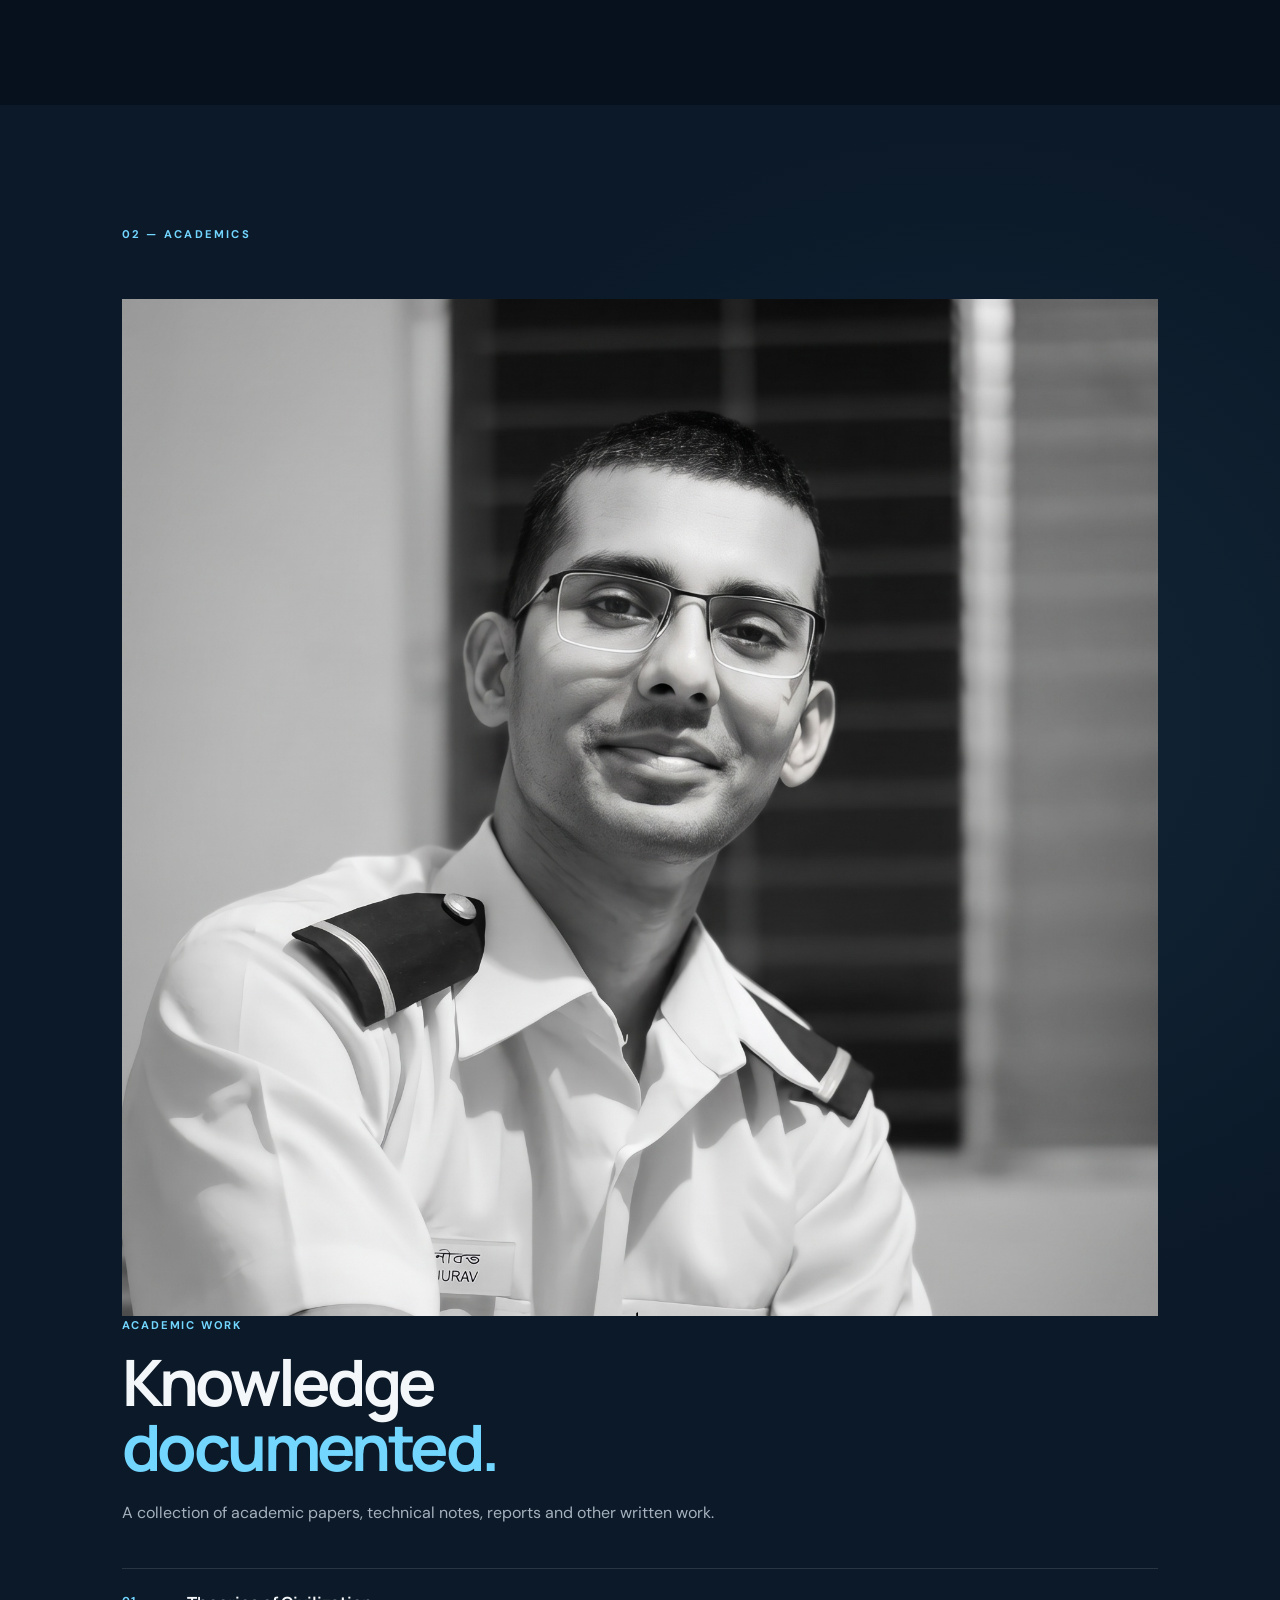
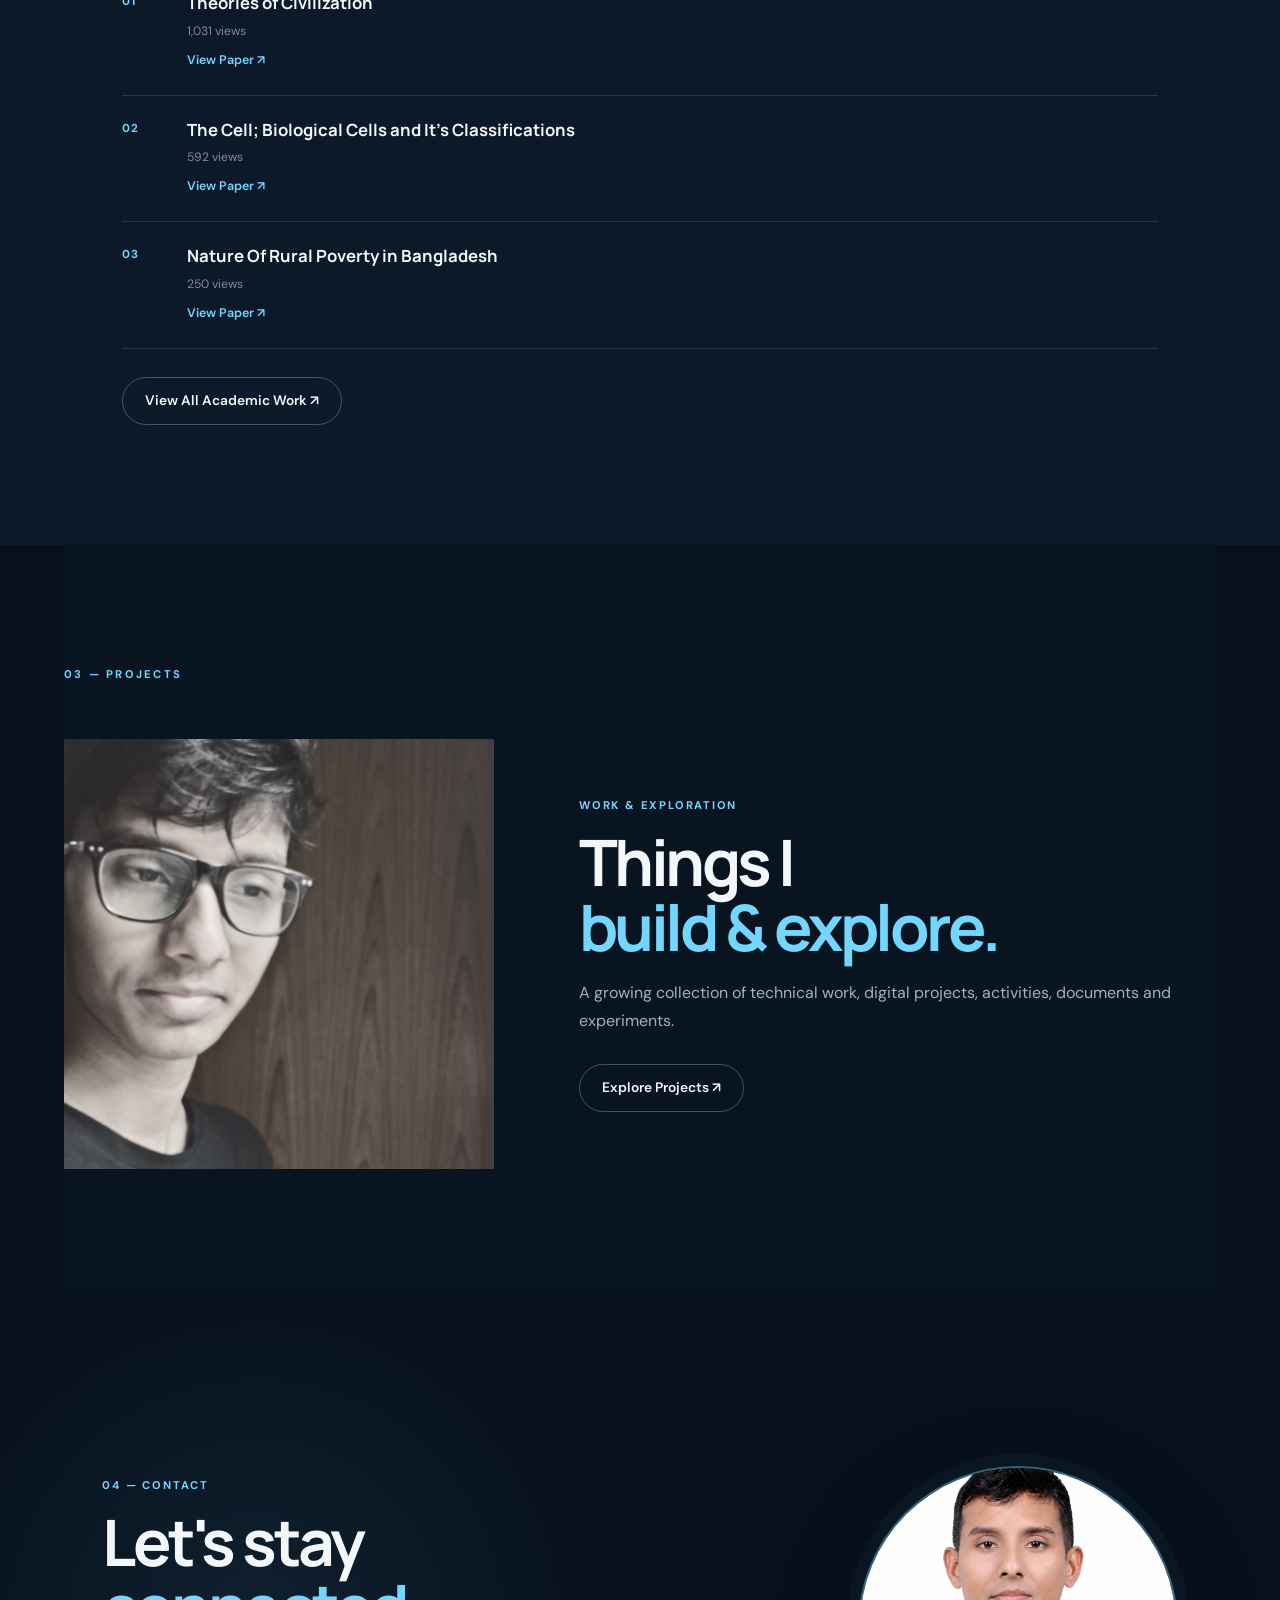
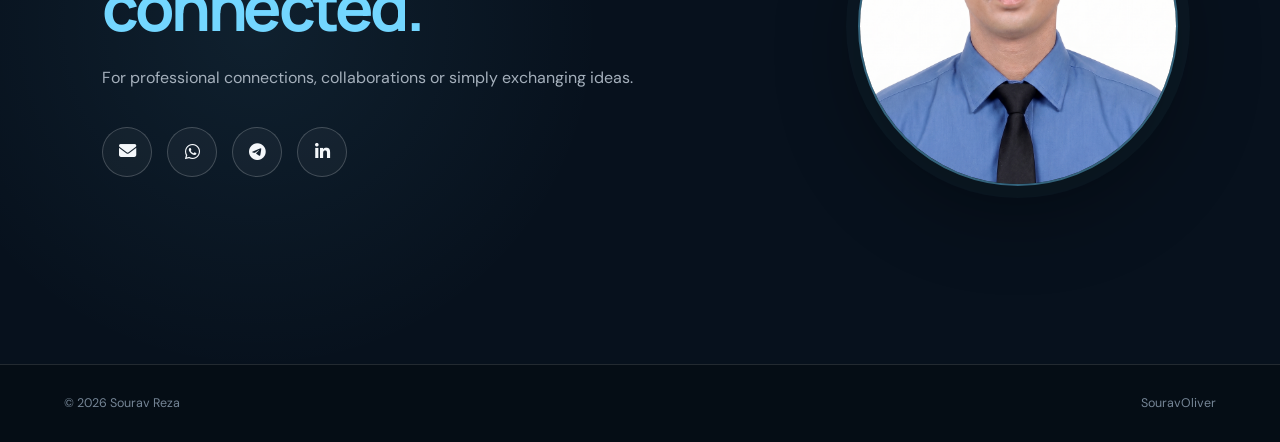
==== commit 1d8dea5f: "Update index.html" ====
--- a/index.html
+++ b/index.html
@@ -12,16 +12,13 @@
 
     <link rel="stylesheet" href="style.css">
 
-    <!-- Icons -->
     <link rel="stylesheet"
         href="https://cdnjs.cloudflare.com/ajax/libs/font-awesome/6.5.2/css/all.min.css">
 </head>
 
 <body>
 
-    <!-- =========================
-         NAVIGATION
-    ========================== -->
+    <!-- NAVIGATION -->
 
     <header class="navbar">
 
@@ -45,7 +42,9 @@
                class="lock-link"
                aria-label="Private Access"
                title="Private Access">
+
                 <i class="fa-solid fa-lock"></i>
+
             </a>
 
         </nav>
@@ -53,9 +52,7 @@
     </header>
 
 
-    <!-- =========================
-         HOME / HERO
-    ========================== -->
+    <!-- HOME -->
 
     <section id="home" class="hero">
 
@@ -96,9 +93,7 @@
     </section>
 
 
-    <!-- =========================
-         ABOUT
-    ========================== -->
+    <!-- ABOUT -->
 
     <section id="about" class="section about">
 
@@ -108,15 +103,12 @@
 
         <div class="about-grid">
 
-            <!-- Small image -->
-
-            <div class="section-photo about-photo">
-
-                <img src="hero.jpg"
-                     alt="Sourav Reza at the sea">
-
-            </div>
-
+            <div class="about-image">
+
+                <img src="profile.jpg"
+                     alt="Sourav Reza">
+
+            </div>
 
             <div class="about-content">
 
@@ -169,9 +161,7 @@
     </section>
 
 
-    <!-- =========================
-         ACADEMICS
-    ========================== -->
+    <!-- ACADEMICS -->
 
     <section id="academics" class="academic-section">
 
@@ -181,11 +171,11 @@
                 02 — ACADEMICS
             </div>
 
-            <div class="academic-grid">
-
-                <!-- Small image -->
-
-                <div class="section-photo academic-photo">
+            <div class="academic-layout">
+
+                <!-- SMALL IMAGE -->
+
+                <div class="academic-image">
 
                     <img src="hero 3.jpg"
                          alt="Academic work">
@@ -193,7 +183,7 @@
                 </div>
 
 
-                <!-- Academic content -->
+                <!-- CONTENT -->
 
                 <div class="academic-content">
 
@@ -211,8 +201,6 @@
                         notes, reports and other written work.
                     </p>
 
-
-                    <!-- Most viewed papers -->
 
                     <div class="papers-list">
 
@@ -305,7 +293,9 @@
                        href="https://bsmrmu.academia.edu/SouravReza"
                        target="_blank"
                        rel="noopener">
+
                         View All Academic Work ↗
+
                     </a>
 
                 </div>
@@ -317,9 +307,7 @@
     </section>
 
 
-    <!-- =========================
-         PROJECTS
-    ========================== -->
+    <!-- PROJECTS -->
 
     <section id="projects" class="section projects-section">
 
@@ -329,9 +317,9 @@
 
         <div class="projects-grid">
 
-            <!-- Small image -->
-
-            <div class="section-photo project-photo">
+            <!-- SMALL IMAGE -->
+
+            <div class="project-image">
 
                 <img src="Project.jpg"
                      alt="Projects and technical work">
@@ -358,7 +346,9 @@
 
                 <a class="outline-btn"
                    href="projects.html">
+
                     Explore Projects ↗
+
                 </a>
 
             </div>
@@ -368,9 +358,7 @@
     </section>
 
 
-    <!-- =========================
-         CONTACT
-    ========================== -->
+    <!-- CONTACT -->
 
     <section id="contact" class="contact-section">
 
@@ -391,14 +379,16 @@
             </p>
 
 
-            <!-- Icons only -->
+            <!-- ICONS ONLY -->
 
             <div class="contact-links">
 
                 <a href="mailto:rezasourav07@gmail.com"
                    aria-label="Email"
                    title="Email">
+
                     <i class="fa-solid fa-envelope"></i>
+
                 </a>
 
 
@@ -407,7 +397,9 @@
                    rel="noopener"
                    aria-label="WhatsApp"
                    title="WhatsApp">
+
                     <i class="fa-brands fa-whatsapp"></i>
+
                 </a>
 
 
@@ -416,7 +408,9 @@
                    rel="noopener"
                    aria-label="Telegram"
                    title="Telegram">
+
                     <i class="fa-brands fa-telegram"></i>
+
                 </a>
 
 
@@ -425,15 +419,17 @@
                    rel="noopener"
                    aria-label="LinkedIn"
                    title="LinkedIn">
+
                     <i class="fa-brands fa-linkedin-in"></i>
-                </a>
-
-            </div>
-
-        </div>
-
-
-        <!-- Circular contact image -->
+
+                </a>
+
+            </div>
+
+        </div>
+
+
+        <!-- SMALL ROUND IMAGE -->
 
         <div class="contact-photo">
 
@@ -445,9 +441,7 @@
     </section>
 
 
-    <!-- =========================
-         FOOTER
-    ========================== -->
+    <!-- FOOTER -->
 
     <footer>
 
@@ -461,6 +455,5 @@
 
     </footer>
 
-
 </body>
 </html>
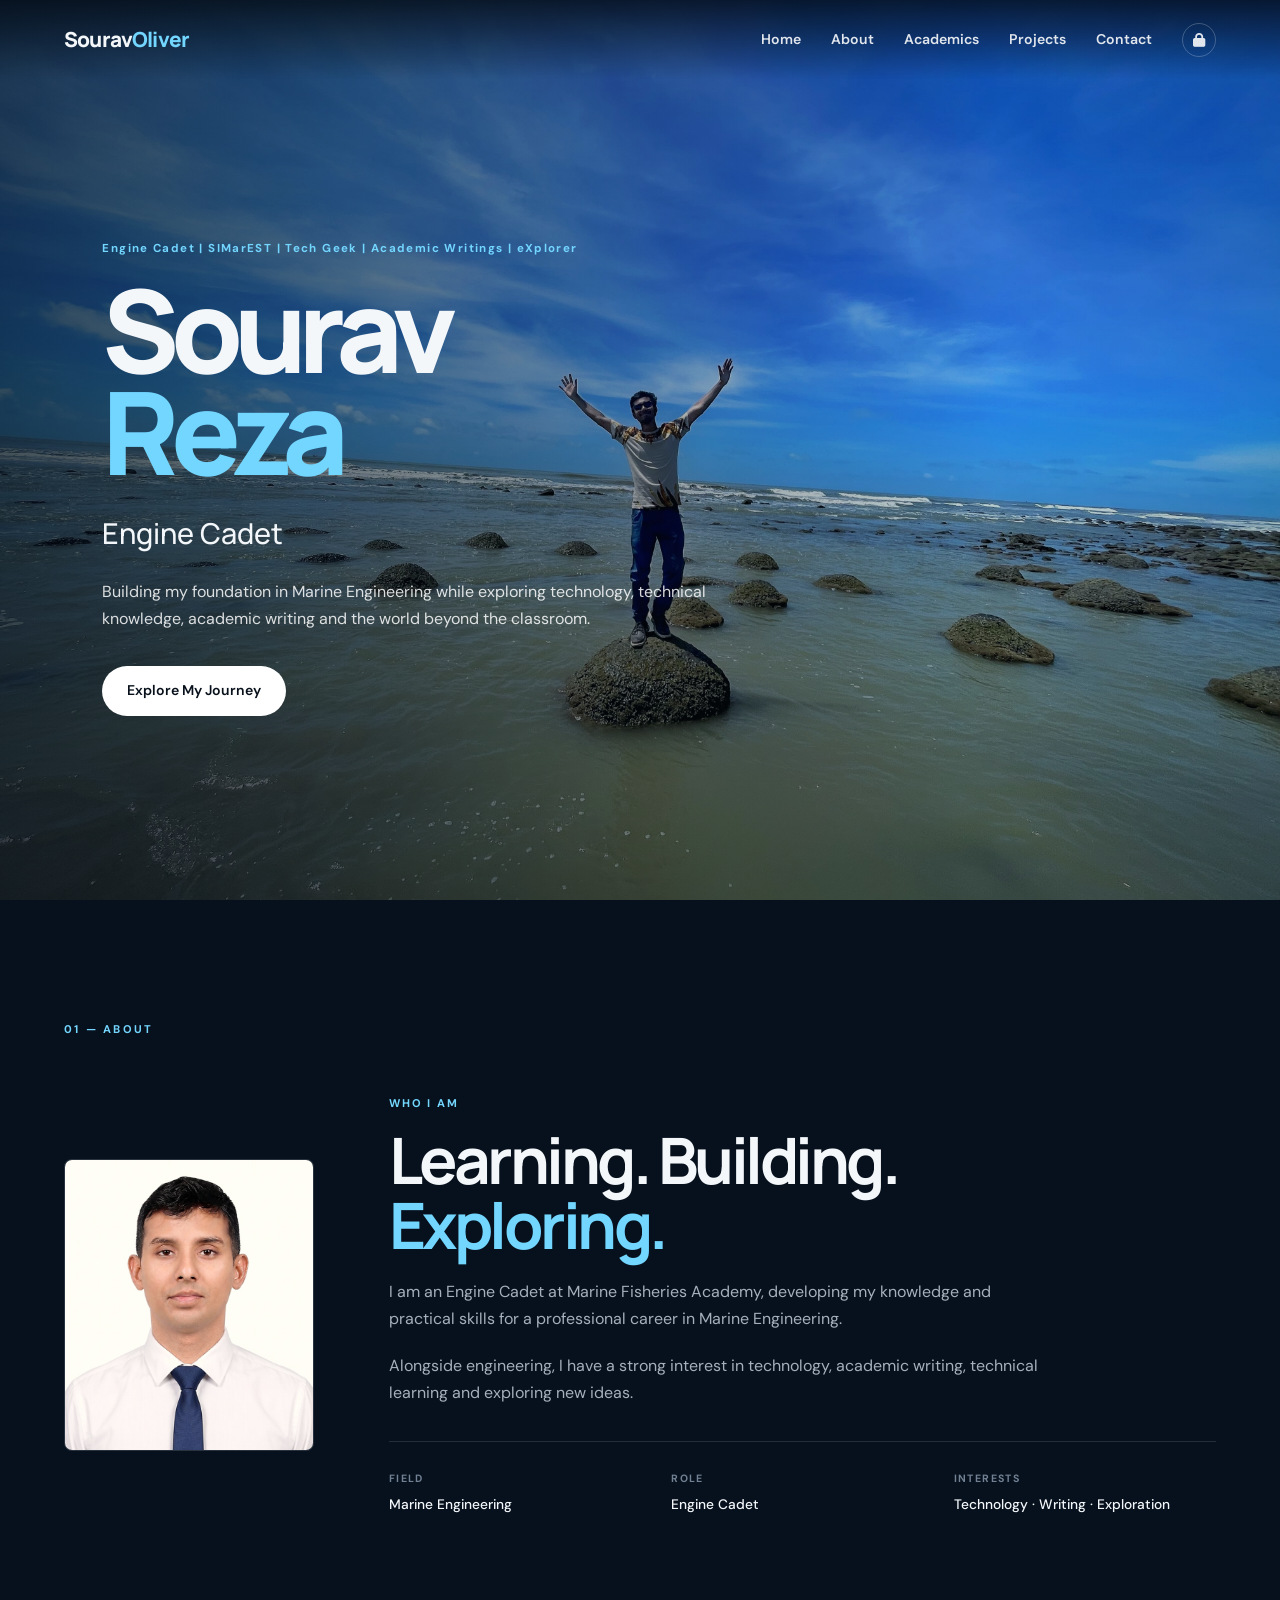
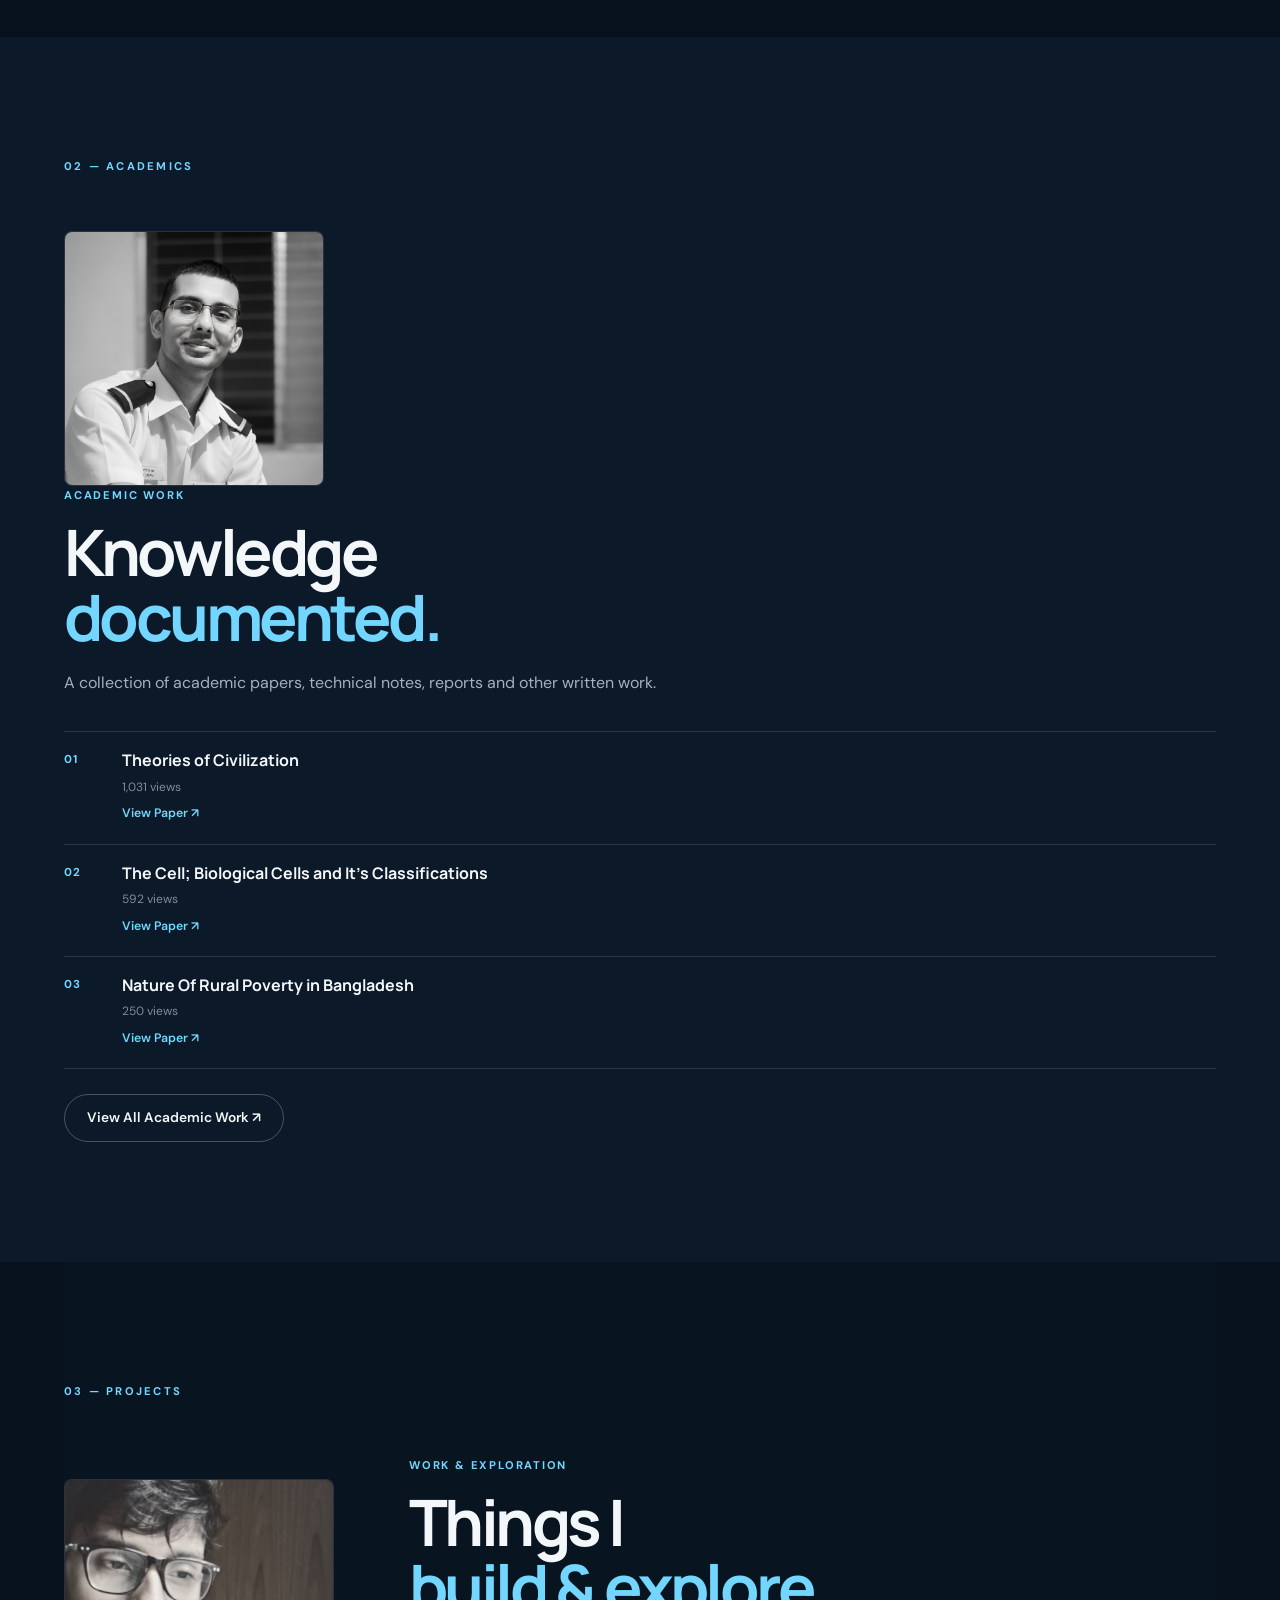
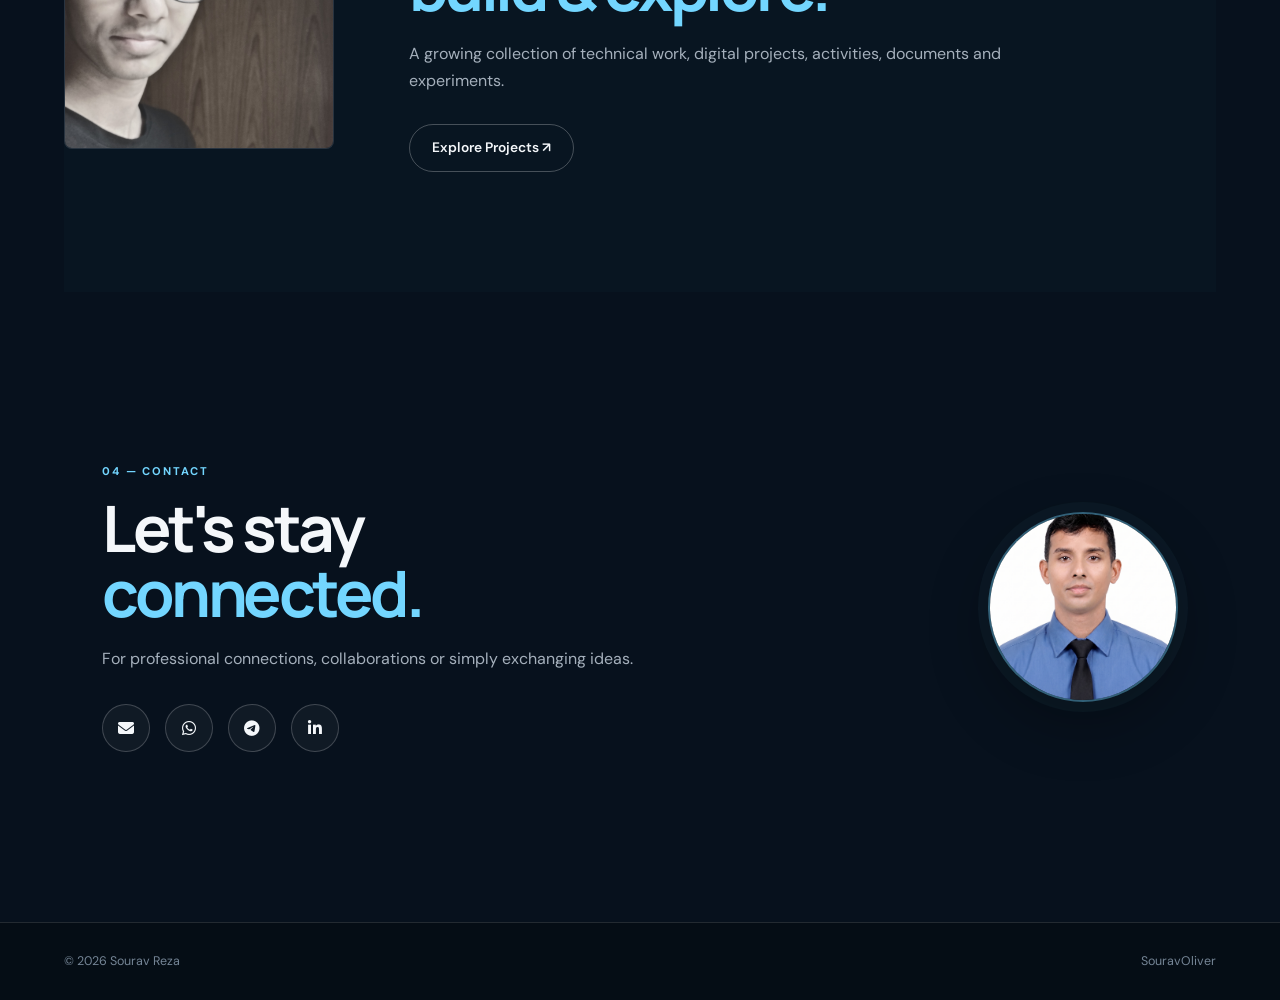
==== commit 165c2a44: "Update index.html" ====
--- a/index.html
+++ b/index.html
@@ -12,13 +12,16 @@
 
     <link rel="stylesheet" href="style.css">
 
+    <!-- Font Awesome -->
     <link rel="stylesheet"
         href="https://cdnjs.cloudflare.com/ajax/libs/font-awesome/6.5.2/css/all.min.css">
 </head>
 
 <body>
 
-    <!-- NAVIGATION -->
+    <!-- =========================
+         NAVIGATION
+    ========================== -->
 
     <header class="navbar">
 
@@ -52,7 +55,9 @@
     </header>
 
 
-    <!-- HOME -->
+    <!-- =========================
+         HOME
+    ========================== -->
 
     <section id="home" class="hero">
 
@@ -93,7 +98,9 @@
     </section>
 
 
-    <!-- ABOUT -->
+    <!-- =========================
+         ABOUT
+    ========================== -->
 
     <section id="about" class="section about">
 
@@ -103,12 +110,17 @@
 
         <div class="about-grid">
 
+            <!-- SMALL PROFILE IMAGE -->
+
             <div class="about-image">
 
                 <img src="profile.jpg"
                      alt="Sourav Reza">
 
             </div>
+
+
+            <!-- ABOUT TEXT -->
 
             <div class="about-content">
 
@@ -161,7 +173,9 @@
     </section>
 
 
-    <!-- ACADEMICS -->
+    <!-- =========================
+         ACADEMICS
+    ========================== -->
 
     <section id="academics" class="academic-section">
 
@@ -171,9 +185,9 @@
                 02 — ACADEMICS
             </div>
 
-            <div class="academic-layout">
-
-                <!-- SMALL IMAGE -->
+            <div class="academic-grid">
+
+                <!-- SMALL ACADEMIC IMAGE -->
 
                 <div class="academic-image">
 
@@ -183,7 +197,7 @@
                 </div>
 
 
-                <!-- CONTENT -->
+                <!-- ACADEMIC CONTENT -->
 
                 <div class="academic-content">
 
@@ -201,6 +215,8 @@
                         notes, reports and other written work.
                     </p>
 
+
+                    <!-- MOST VIEWED PAPERS -->
 
                     <div class="papers-list">
 
@@ -307,7 +323,9 @@
     </section>
 
 
-    <!-- PROJECTS -->
+    <!-- =========================
+         PROJECTS
+    ========================== -->
 
     <section id="projects" class="section projects-section">
 
@@ -317,7 +335,7 @@
 
         <div class="projects-grid">
 
-            <!-- SMALL IMAGE -->
+            <!-- SMALL PROJECT IMAGE -->
 
             <div class="project-image">
 
@@ -326,6 +344,8 @@
 
             </div>
 
+
+            <!-- PROJECT TEXT -->
 
             <div class="projects-content">
 
@@ -358,7 +378,9 @@
     </section>
 
 
-    <!-- CONTACT -->
+    <!-- =========================
+         CONTACT
+    ========================== -->
 
     <section id="contact" class="contact-section">
 
@@ -429,7 +451,7 @@
         </div>
 
 
-        <!-- SMALL ROUND IMAGE -->
+        <!-- SMALL ROUND CONTACT IMAGE -->
 
         <div class="contact-photo">
 
@@ -441,7 +463,9 @@
     </section>
 
 
-    <!-- FOOTER -->
+    <!-- =========================
+         FOOTER
+    ========================== -->
 
     <footer>
 
@@ -455,5 +479,6 @@
 
     </footer>
 
+
 </body>
 </html>
--- a/style.css
+++ b/style.css
@@ -4,7 +4,6 @@
 :root {
     --bg: #07111d;
     --bg-soft: #0b1928;
-    --surface: #102235;
 
     --text: #f4f7fa;
     --muted: #a5b0bc;
@@ -31,9 +30,13 @@
 
 body {
     font-family: "DM Sans", sans-serif;
+
     background: var(--bg);
+
     color: var(--text);
+
     line-height: 1.7;
+
     overflow-x: hidden;
 }
 
@@ -134,11 +137,9 @@
     position: absolute;
 
     left: 0;
-
     bottom: -7px;
 
     width: 0;
-
     height: 1px;
 
     background: var(--accent);
@@ -157,7 +158,7 @@
 }
 
 
-/* Lock button */
+/* LOCK */
 
 .navbar nav .lock-link {
 
@@ -193,7 +194,7 @@
 
 
 /* ==================================================
-   HERO
+   HOME / HERO
 ================================================== */
 
 .hero {
@@ -231,15 +232,15 @@
     background:
         linear-gradient(
             90deg,
-            rgba(3, 10, 18, 0.70) 0%,
-            rgba(3, 10, 18, 0.42) 42%,
+            rgba(3, 10, 18, 0.68) 0%,
+            rgba(3, 10, 18, 0.38) 42%,
             rgba(3, 10, 18, 0.08) 78%,
-            rgba(3, 10, 18, 0.18) 100%
+            rgba(3, 10, 18, 0.15) 100%
         ),
 
         linear-gradient(
             0deg,
-            rgba(3, 10, 18, 0.38),
+            rgba(3, 10, 18, 0.36),
             rgba(3, 10, 18, 0.04) 55%,
             rgba(3, 10, 18, 0.12)
         );
@@ -318,9 +319,6 @@
 
 
 .hero-buttons {
-
-    display: flex;
-
     margin-top: 34px;
 }
 
@@ -346,13 +344,12 @@
 
     font-weight: 600;
 
-    transition:
-        transform 0.3s ease,
-        background 0.3s ease;
+    transition: 0.3s ease;
 }
 
 
 .btn:hover {
+
     transform: translateY(-3px);
 }
 
@@ -366,6 +363,7 @@
 
 
 .btn.primary:hover {
+
     background: var(--accent);
 }
 
@@ -445,54 +443,6 @@
 }
 
 
-.section-photo {
-
-    overflow: hidden;
-
-    border: 1px solid rgba(255, 255, 255, 0.12);
-
-    border-radius: 8px;
-
-    background: #0a1724;
-}
-
-
-.section-photo img {
-
-    width: 100%;
-
-    height: auto;
-
-    display: block;
-}
-
-
-.about-content h2,
-.academic-content h2,
-.projects-content h2,
-.contact-content h2 {
-
-    margin-top: 14px;
-
-    font-family: "Manrope", sans-serif;
-
-    font-size: clamp(2.5rem, 5vw, 4.8rem);
-
-    line-height: 1.02;
-
-    letter-spacing: -0.055em;
-}
-
-
-.about-content h2 span,
-.academic-content h2 span,
-.projects-content h2 span,
-.contact-content h2 span {
-
-    color: var(--accent);
-}
-
-
 /* ==================================================
    ABOUT
 ================================================== */
@@ -501,19 +451,56 @@
 
     display: grid;
 
-    grid-template-columns: minmax(260px, 420px) 1fr;
-
-    gap: 85px;
+    grid-template-columns: 250px 1fr;
+
+    gap: 75px;
 
     align-items: center;
 }
 
 
-.about-photo {
+/* SMALL PROFILE IMAGE */
+
+.about-image {
+
+    width: 250px;
+
+    border-radius: 8px;
+
+    overflow: hidden;
+
+    border: 1px solid var(--line);
+
+    background: #0a1724;
+}
+
+
+.about-image img {
 
     width: 100%;
 
-    max-width: 420px;
+    height: auto;
+
+    display: block;
+}
+
+
+.about-content h2 {
+
+    margin-top: 14px;
+
+    font-family: "Manrope", sans-serif;
+
+    font-size: clamp(2.5rem, 5vw, 4.8rem);
+
+    line-height: 1.02;
+
+    letter-spacing: -0.055em;
+}
+
+
+.about-content h2 span {
+    color: var(--accent);
 }
 
 
@@ -579,16 +566,9 @@
 
 .academic-section {
 
-    padding: 120px 5%;
-
-    background:
-        radial-gradient(
-            circle at 75% 30%,
-            rgba(115, 214, 255, 0.07),
-            transparent 35%
-        ),
-
-        var(--bg-soft);
+    padding: 120px 0;
+
+    background: var(--bg-soft);
 }
 
 
@@ -600,23 +580,60 @@
 }
 
 
-.academic-grid {
+.academic-layout {
 
     display: grid;
 
-    grid-template-columns: minmax(260px, 390px) 1fr;
-
-    gap: 75px;
+    grid-template-columns: 260px 1fr;
+
+    gap: 70px;
 
     align-items: center;
 }
 
 
-.academic-photo {
+/* SMALL ACADEMIC IMAGE */
+
+.academic-image {
+
+    width: 260px;
+
+    border-radius: 8px;
+
+    overflow: hidden;
+
+    border: 1px solid var(--line);
+
+    background: #0a1724;
+}
+
+
+.academic-image img {
 
     width: 100%;
 
-    max-width: 390px;
+    height: auto;
+
+    display: block;
+}
+
+
+.academic-content h2 {
+
+    margin-top: 14px;
+
+    font-family: "Manrope", sans-serif;
+
+    font-size: clamp(2.5rem, 5vw, 4.8rem);
+
+    line-height: 1.02;
+
+    letter-spacing: -0.055em;
+}
+
+
+.academic-content h2 span {
+    color: var(--accent);
 }
 
 
@@ -632,7 +649,7 @@
 
 .papers-list {
 
-    margin-top: 42px;
+    margin-top: 35px;
 
     border-top: 1px solid var(--line);
 }
@@ -642,11 +659,11 @@
 
     display: grid;
 
-    grid-template-columns: 45px 1fr;
-
-    gap: 20px;
-
-    padding: 23px 0;
+    grid-template-columns: 40px 1fr;
+
+    gap: 18px;
+
+    padding: 18px 0;
 
     border-bottom: 1px solid var(--line);
 }
@@ -668,7 +685,7 @@
 
     font-family: "Manrope", sans-serif;
 
-    font-size: 1.05rem;
+    font-size: 1rem;
 
     line-height: 1.35;
 }
@@ -678,23 +695,23 @@
 
     display: block;
 
+    margin-top: 5px;
+
+    color: #7e8c9b;
+
+    font-size: 0.75rem;
+}
+
+
+.paper-info a {
+
+    display: inline-block;
+
     margin-top: 6px;
 
-    color: #7e8c9b;
-
-    font-size: 0.76rem;
-}
-
-
-.paper-info a {
-
-    display: inline-block;
-
-    margin-top: 8px;
-
-    color: var(--accent);
-
-    font-size: 0.78rem;
+    color: var(--accent);
+
+    font-size: 0.77rem;
 
     font-weight: 600;
 }
@@ -702,7 +719,7 @@
 
 .academic-content .outline-btn {
 
-    margin-top: 28px;
+    margin-top: 25px;
 }
 
 
@@ -720,19 +737,56 @@
 
     display: grid;
 
-    grid-template-columns: minmax(260px, 430px) 1fr;
-
-    gap: 85px;
+    grid-template-columns: 270px 1fr;
+
+    gap: 75px;
 
     align-items: center;
 }
 
 
-.project-photo {
+/* SMALL PROJECT IMAGE */
+
+.project-image {
+
+    width: 270px;
+
+    border-radius: 8px;
+
+    overflow: hidden;
+
+    border: 1px solid var(--line);
+
+    background: #0a1724;
+}
+
+
+.project-image img {
 
     width: 100%;
 
-    max-width: 430px;
+    height: auto;
+
+    display: block;
+}
+
+
+.projects-content h2 {
+
+    margin-top: 14px;
+
+    font-family: "Manrope", sans-serif;
+
+    font-size: clamp(2.5rem, 5vw, 4.8rem);
+
+    line-height: 1.02;
+
+    letter-spacing: -0.055em;
+}
+
+
+.projects-content h2 span {
+    color: var(--accent);
 }
 
 
@@ -758,7 +812,7 @@
 
 .contact-section {
 
-    min-height: 75vh;
+    min-height: 70vh;
 
     display: flex;
 
@@ -766,26 +820,36 @@
 
     justify-content: space-between;
 
-    gap: 70px;
-
-    padding: 120px 8%;
-
-    background:
-        radial-gradient(
-            circle at 20% 50%,
-            rgba(115, 214, 255, 0.08),
-            transparent 32%
-        ),
-
-        var(--bg);
+    gap: 60px;
+
+    padding: 110px 8%;
+
+    background: var(--bg);
 }
 
 
 .contact-content {
 
     max-width: 700px;
-
-    z-index: 2;
+}
+
+
+.contact-content h2 {
+
+    margin-top: 14px;
+
+    font-family: "Manrope", sans-serif;
+
+    font-size: clamp(2.5rem, 5vw, 4.8rem);
+
+    line-height: 1.02;
+
+    letter-spacing: -0.055em;
+}
+
+
+.contact-content h2 span {
+    color: var(--accent);
 }
 
 
@@ -793,31 +857,29 @@
 
     max-width: 560px;
 
-    margin-top: 24px;
+    margin-top: 20px;
 
     color: var(--muted);
 }
 
 
-/* Contact icons */
+/* ICONS */
 
 .contact-links {
 
     display: flex;
 
-    align-items: center;
-
     gap: 15px;
 
-    margin-top: 36px;
+    margin-top: 32px;
 }
 
 
 .contact-links a {
 
-    width: 50px;
-
-    height: 50px;
+    width: 48px;
+
+    height: 48px;
 
     display: flex;
 
@@ -830,7 +892,7 @@
 
     background: rgba(255, 255, 255, 0.04);
 
-    font-size: 1.08rem;
+    font-size: 1rem;
 
     transition: 0.3s ease;
 }
@@ -844,17 +906,17 @@
 
     background: rgba(115, 214, 255, 0.08);
 
-    transform: translateY(-5px);
-}
-
-
-/* Contact image */
+    transform: translateY(-4px);
+}
+
+
+/* SMALL ROUND CONTACT IMAGE */
 
 .contact-photo {
 
-    width: clamp(220px, 25vw, 340px);
-
-    height: clamp(220px, 25vw, 340px);
+    width: 190px;
+
+    height: 190px;
 
     flex-shrink: 0;
 
@@ -862,11 +924,11 @@
 
     border-radius: 50%;
 
-    border: 2px solid rgba(115, 214, 255, 0.42);
+    border: 2px solid rgba(115, 214, 255, 0.40);
 
     box-shadow:
-        0 0 0 12px rgba(115, 214, 255, 0.035),
-        0 25px 80px rgba(0, 0, 0, 0.35);
+        0 0 0 10px rgba(115, 214, 255, 0.035),
+        0 20px 60px rgba(0, 0, 0, 0.3);
 }
 
 
@@ -908,28 +970,33 @@
    RESPONSIVE
 ================================================== */
 
-@media (max-width: 1000px) {
-
-    .navbar nav {
-        gap: 18px;
-    }
-
+@media (max-width: 900px) {
 
     .about-grid,
-    .academic-grid,
+    .academic-layout,
     .projects-grid {
 
         grid-template-columns: 1fr;
 
-        gap: 50px;
-    }
-
-
-    .about-photo,
-    .academic-photo,
-    .project-photo {
-
-        max-width: 600px;
+        gap: 40px;
+    }
+
+
+    .about-image,
+    .academic-image,
+    .project-image {
+
+        width: 220px;
+
+        max-width: 220px;
+    }
+
+
+    .contact-section {
+
+        padding-left: 7%;
+
+        padding-right: 7%;
     }
 
 }
@@ -976,17 +1043,12 @@
 
             linear-gradient(
                 0deg,
-                rgba(3, 10, 18, 0.50),
+                rgba(3, 10, 18, 0.48),
                 transparent
             );
     }
 
 
-    .hero-buttons {
-        flex-wrap: wrap;
-    }
-
-
     .section,
     .academic-section {
 
@@ -1002,6 +1064,16 @@
     }
 
 
+    .about-image,
+    .academic-image,
+    .project-image {
+
+        width: 180px;
+
+        max-width: 180px;
+    }
+
+
     .about-details {
 
         grid-template-columns: 1fr;
@@ -1010,14 +1082,6 @@
     }
 
 
-    .paper-item {
-
-        grid-template-columns: 35px 1fr;
-
-        gap: 15px;
-    }
-
-
     .contact-section {
 
         min-height: auto;
@@ -1028,15 +1092,15 @@
 
         align-items: flex-start;
 
-        gap: 50px;
+        gap: 40px;
     }
 
 
     .contact-photo {
 
-        width: 210px;
-
-        height: 210px;
+        width: 150px;
+
+        height: 150px;
 
         align-self: flex-end;
     }
@@ -1052,31 +1116,3 @@
     }
 
 }
-
-
-/* ==================================================
-   MOTION
-================================================== */
-
-@media (prefers-reduced-motion: no-preference) {
-
-    .hero-content {
-
-        animation: heroReveal 1s ease both;
-    }
-
-
-    @keyframes heroReveal {
-
-        from {
-            opacity: 0;
-            transform: translateY(25px);
-        }
-
-        to {
-            opacity: 1;
-            transform: translateY(0);
-        }
-    }
-
-}
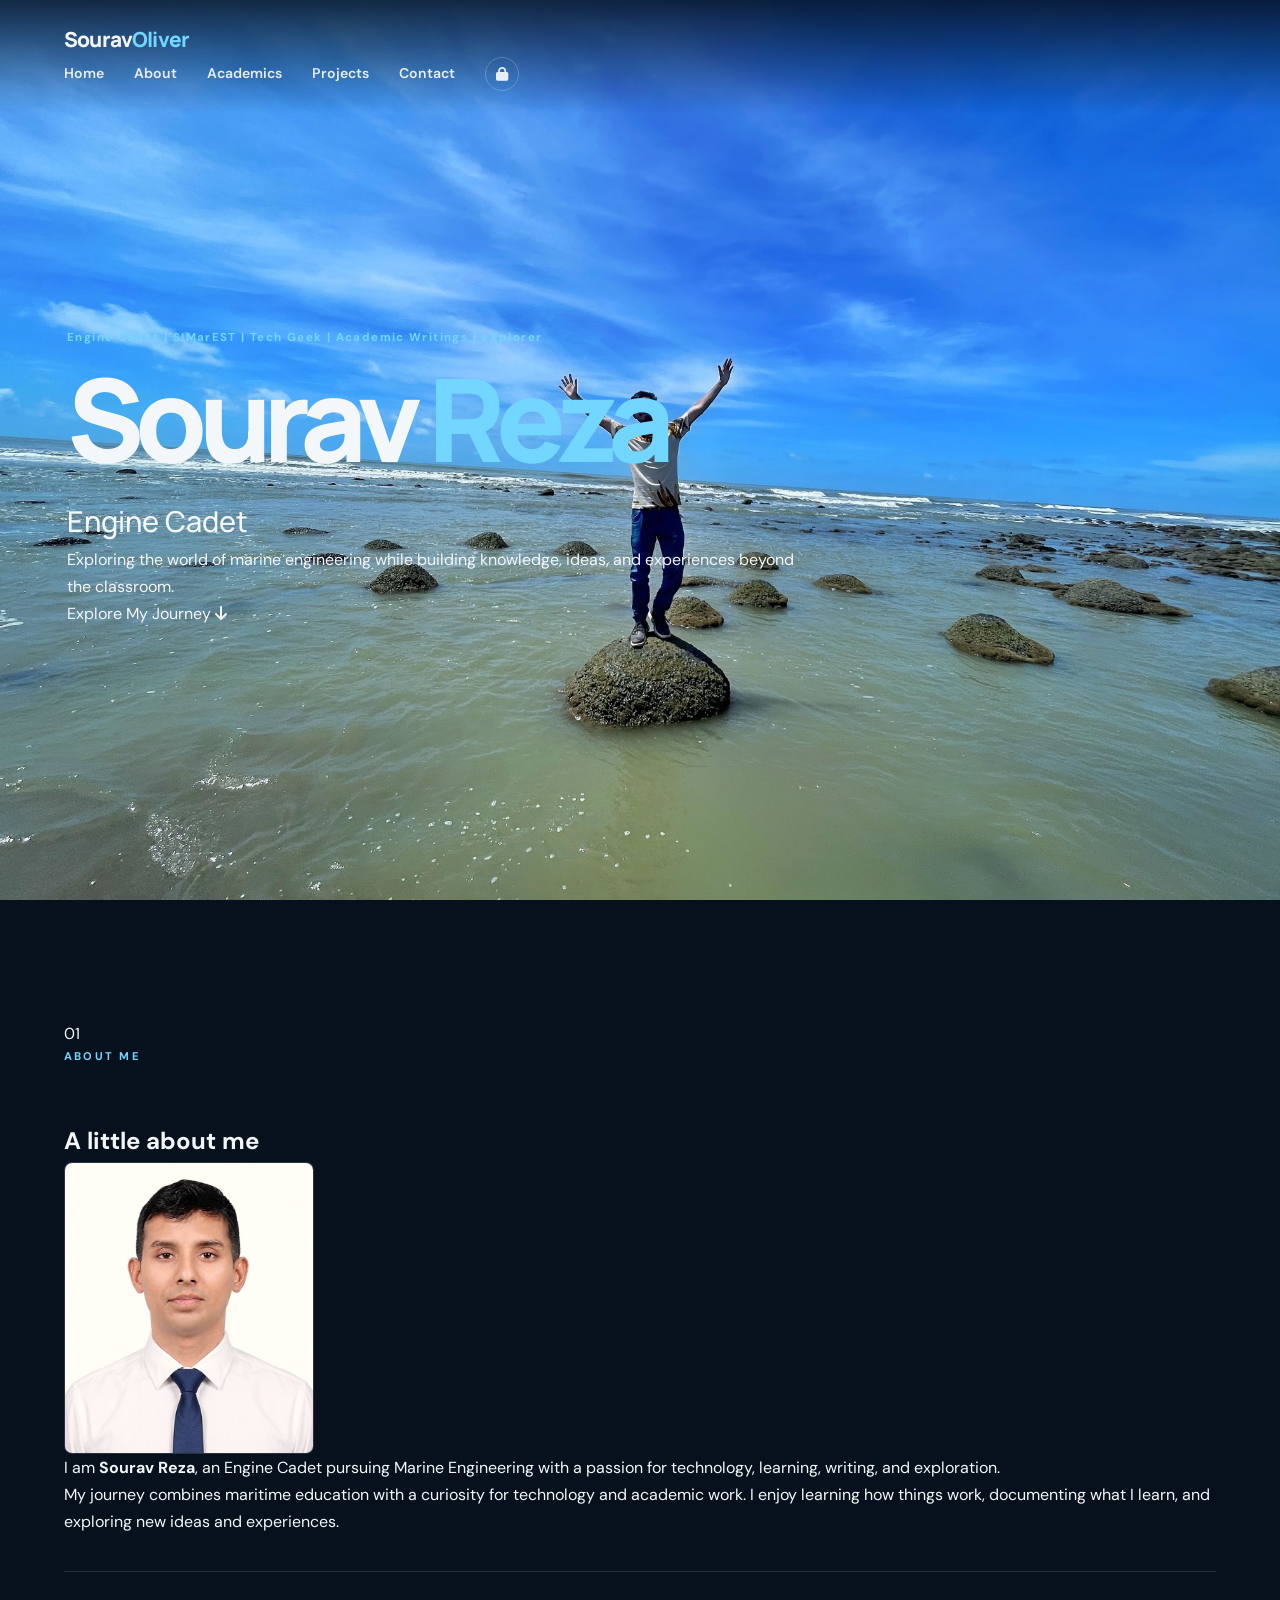
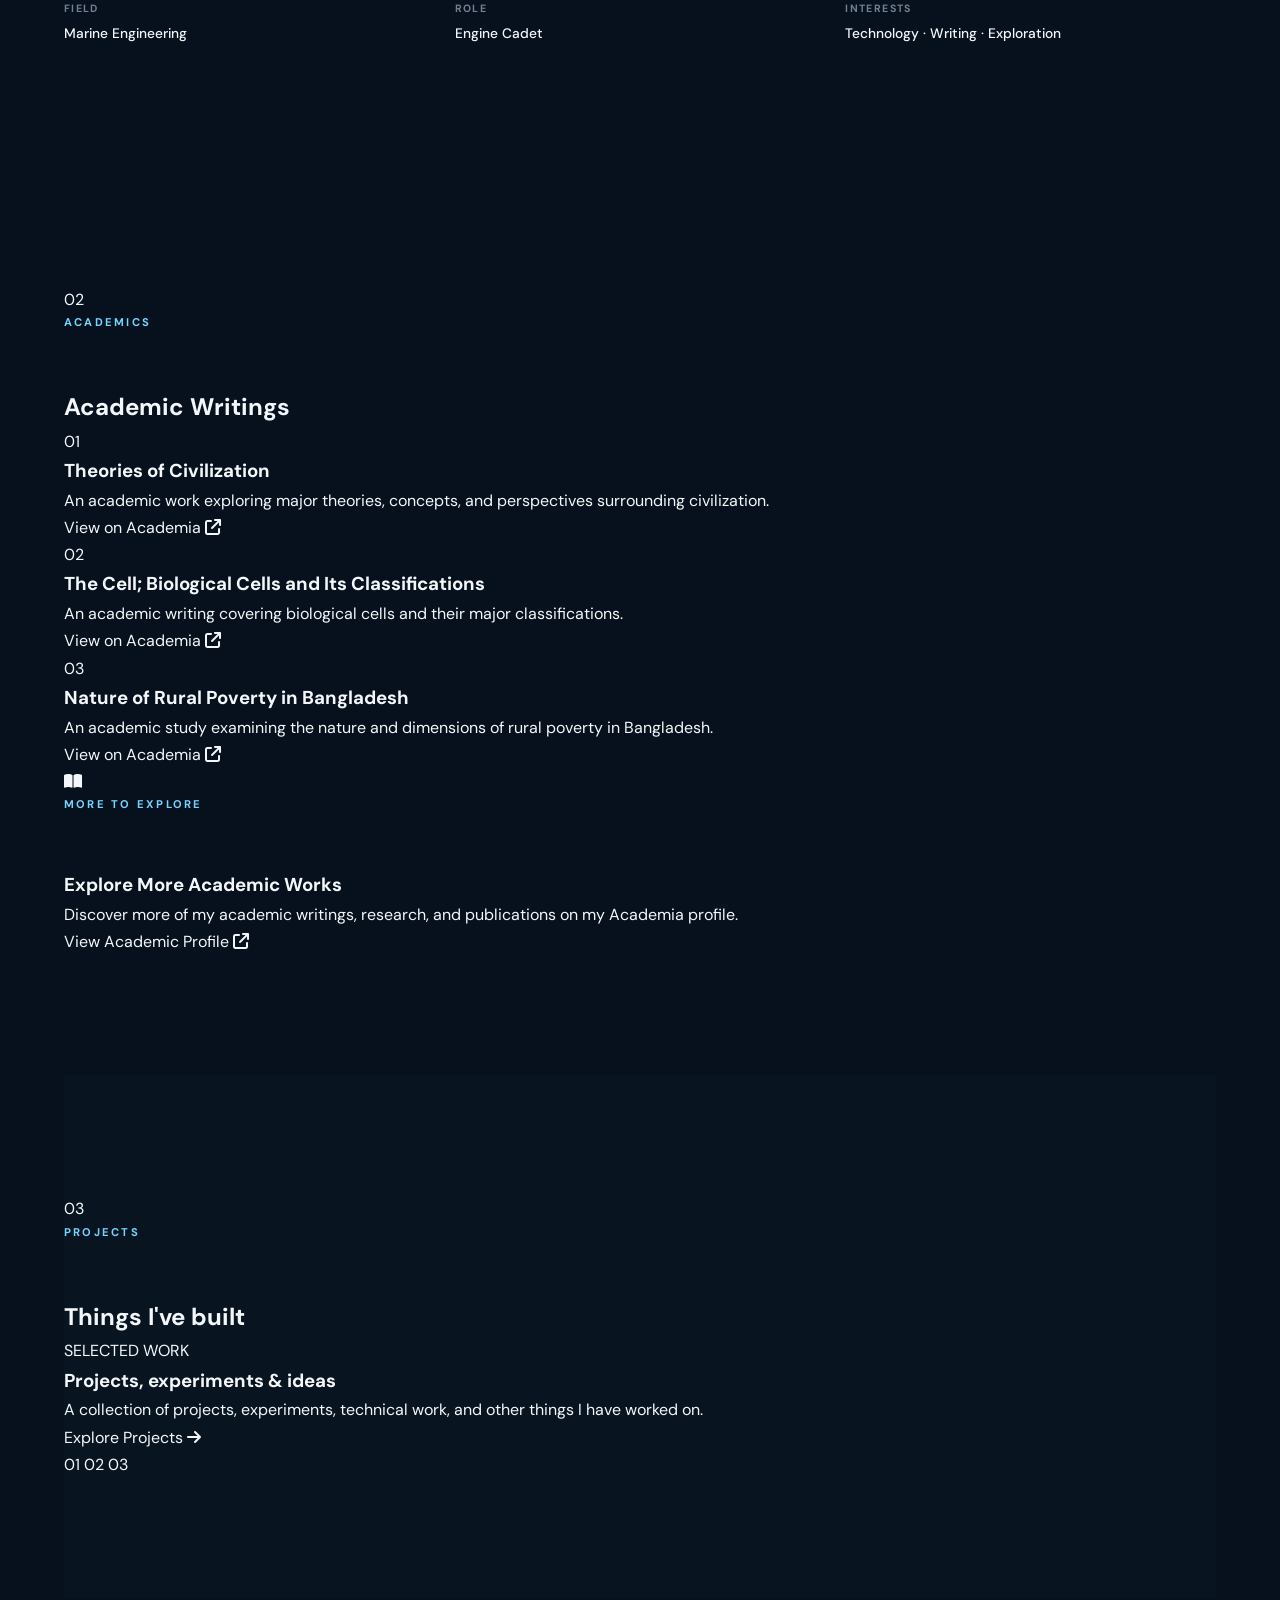
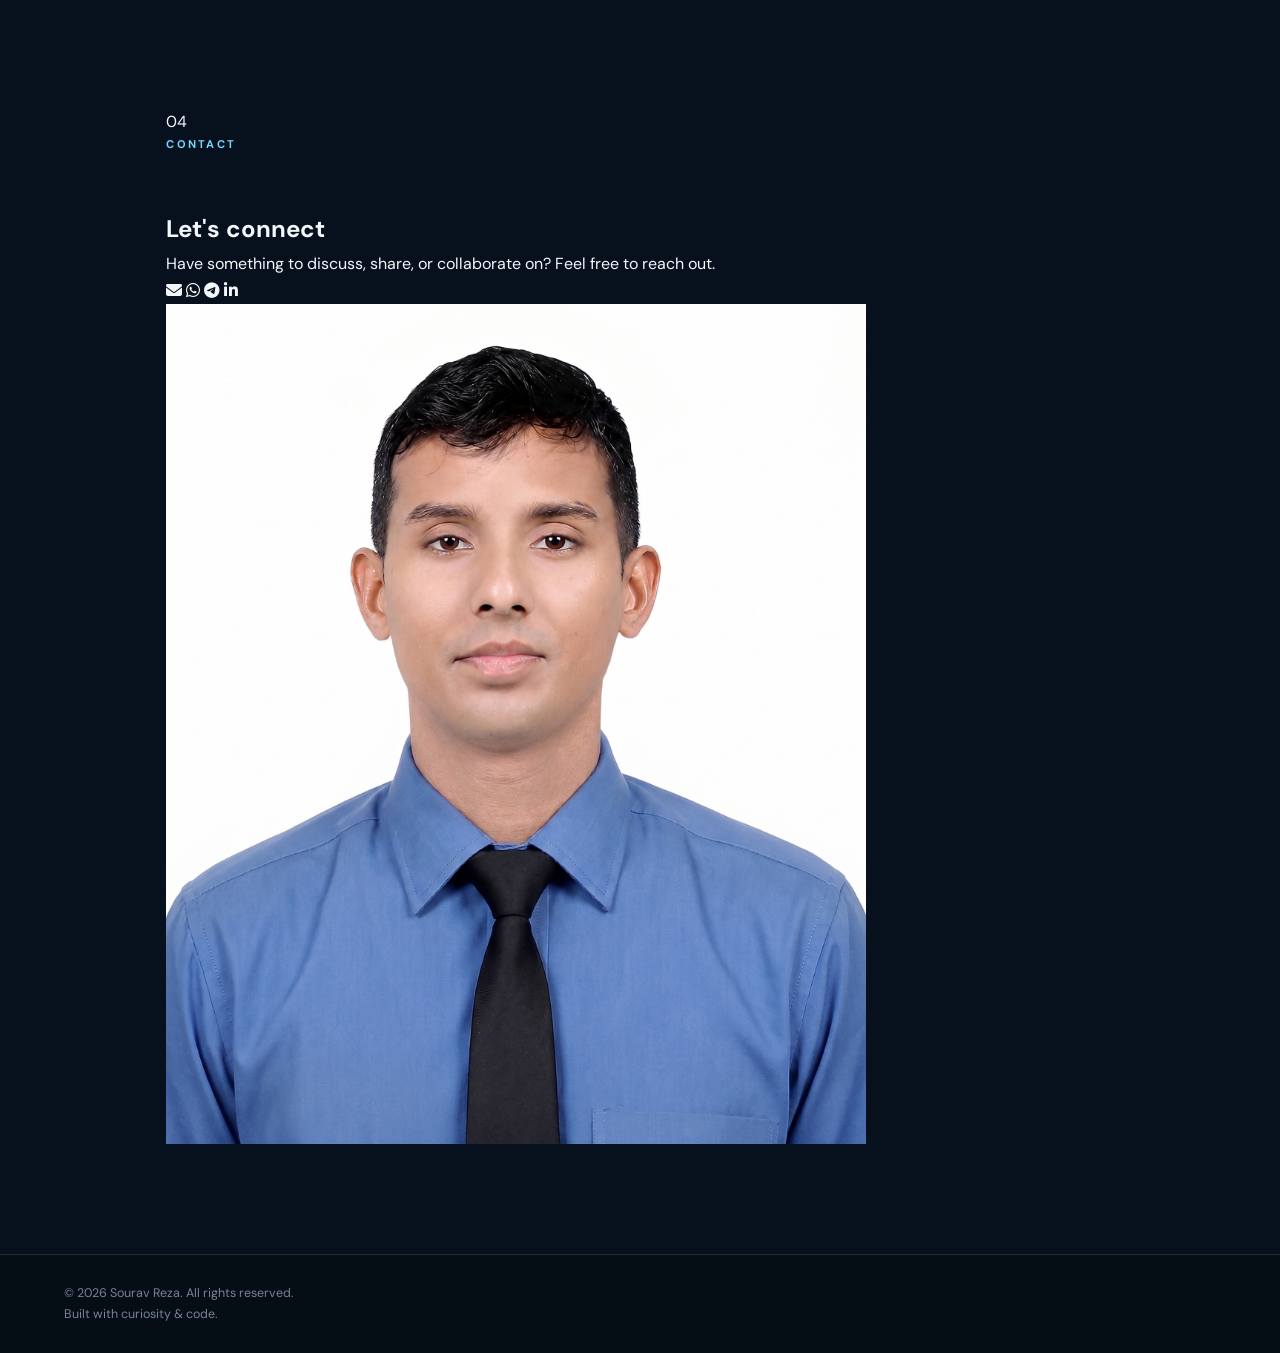
==== commit 2de014f7: "Update index.html" ====
--- a/index.html
+++ b/index.html
@@ -1,6 +1,5 @@
 <!DOCTYPE html>
 <html lang="en">
-
 <head>
     <meta charset="UTF-8">
     <meta name="viewport" content="width=device-width, initial-scale=1.0">
@@ -8,474 +7,467 @@
     <title>Sourav Reza | Engine Cadet</title>
 
     <meta name="description"
-        content="Portfolio of Sourav Reza — Engine Cadet, technology enthusiast, academic writer and explorer.">
-
-    <link rel="stylesheet" href="style.css">
+          content="Sourav Reza — Engine Cadet, Tech Geek, Academic Writer and Explorer.">
+
+    <!-- Google Fonts -->
+    <link rel="preconnect" href="https://fonts.googleapis.com">
+    <link rel="preconnect" href="https://fonts.gstatic.com" crossorigin>
+
+    <link href="https://fonts.googleapis.com/css2?family=DM+Sans:wght@400;500;600;700&family=Manrope:wght@400;500;600;700;800&display=swap"
+          rel="stylesheet">
 
     <!-- Font Awesome -->
     <link rel="stylesheet"
-        href="https://cdnjs.cloudflare.com/ajax/libs/font-awesome/6.5.2/css/all.min.css">
+          href="https://cdnjs.cloudflare.com/ajax/libs/font-awesome/6.5.2/css/all.min.css">
+
+    <!-- CSS -->
+    <link rel="stylesheet" href="style.css">
 </head>
 
 <body>
 
-    <!-- =========================
-         NAVIGATION
-    ========================== -->
+    <!-- ================= NAVBAR ================= -->
 
     <header class="navbar">
-
-        <a href="#home" class="logo">
-            Sourav<span>Oliver</span>
-        </a>
-
-        <nav>
-
-            <a href="#home">Home</a>
-
-            <a href="#about">About</a>
-
-            <a href="#academics">Academics</a>
-
-            <a href="projects.html">Projects</a>
-
-            <a href="#contact">Contact</a>
-
-            <a href="access.html"
-               class="lock-link"
-               aria-label="Private Access"
-               title="Private Access">
-
-                <i class="fa-solid fa-lock"></i>
-
+        <div class="nav-container">
+
+            <a href="#home" class="logo">
+                Sourav<span>Oliver</span>
             </a>
 
-        </nav>
-
+            <nav class="nav-links">
+                <a href="#home" class="active">Home</a>
+                <a href="#about">About</a>
+                <a href="#academics">Academics</a>
+                <a href="projects.html">Projects</a>
+                <a href="#contact">Contact</a>
+
+                <a href="access.html" class="lock-link" aria-label="Private Access">
+                    <i class="fa-solid fa-lock"></i>
+                </a>
+            </nav>
+
+        </div>
     </header>
 
 
-    <!-- =========================
-         HOME
-    ========================== -->
-
-    <section id="home" class="hero">
-
-        <div class="hero-overlay"></div>
-
-        <div class="hero-content">
-
-            <p class="eyebrow">
-                Engine Cadet | SIMarEST | Tech Geek |
-                Academic Writings | eXplorer
+    <!-- ================= HERO ================= -->
+
+    <main>
+
+        <section class="hero" id="home">
+
+            <div class="hero-container">
+
+                <div class="hero-content">
+
+                    <p class="eyebrow">
+                        Engine Cadet <span>|</span>
+                        SIMarEST <span>|</span>
+                        Tech Geek <span>|</span>
+                        Academic Writings <span>|</span>
+                        eXplorer
+                    </p>
+
+                    <h1>
+                        Sourav <span>Reza</span>
+                    </h1>
+
+                    <h2>Engine Cadet</h2>
+
+                    <p class="hero-description">
+                        Exploring the world of marine engineering while building
+                        knowledge, ideas, and experiences beyond the classroom.
+                    </p>
+
+                    <a href="#about" class="primary-button">
+                        Explore My Journey
+                        <i class="fa-solid fa-arrow-down"></i>
+                    </a>
+
+                </div>
+
+            </div>
+
+        </section>
+
+
+        <!-- ================= ABOUT ================= -->
+
+        <section class="section about-section" id="about">
+
+            <div class="section-container">
+
+                <div class="section-heading">
+                    <span class="section-number">01</span>
+
+                    <div>
+                        <p class="section-label">ABOUT ME</p>
+                        <h2>A little about <span>me</span></h2>
+                    </div>
+                </div>
+
+
+                <div class="about-content">
+
+                    <div class="about-image">
+                        <img src="profile.jpg"
+                             alt="Sourav Reza">
+                    </div>
+
+
+                    <div class="about-text">
+
+                        <p class="intro-text">
+                            I am <strong>Sourav Reza</strong>, an Engine Cadet
+                            pursuing Marine Engineering with a passion for
+                            technology, learning, writing, and exploration.
+                        </p>
+
+                        <p>
+                            My journey combines maritime education with a
+                            curiosity for technology and academic work. I enjoy
+                            learning how things work, documenting what I learn,
+                            and exploring new ideas and experiences.
+                        </p>
+
+                        <div class="about-details">
+
+                            <div class="detail-item">
+                                <span>FIELD</span>
+                                <strong>Marine Engineering</strong>
+                            </div>
+
+                            <div class="detail-item">
+                                <span>ROLE</span>
+                                <strong>Engine Cadet</strong>
+                            </div>
+
+                            <div class="detail-item">
+                                <span>INTERESTS</span>
+                                <strong>Technology · Writing · Exploration</strong>
+                            </div>
+
+                        </div>
+
+                    </div>
+
+                </div>
+
+            </div>
+
+        </section>
+
+
+        <!-- ================= ACADEMICS ================= -->
+
+        <section class="section academics-section" id="academics">
+
+            <div class="section-container">
+
+                <div class="section-heading">
+                    <span class="section-number">02</span>
+
+                    <div>
+                        <p class="section-label">ACADEMICS</p>
+                        <h2>Academic <span>Writings</span></h2>
+                    </div>
+                </div>
+
+
+                <div class="academic-list">
+
+                    <!-- Paper 01 -->
+                    <article class="academic-item">
+
+                        <div class="academic-number">
+                            01
+                        </div>
+
+                        <div class="academic-info">
+
+                            <h3>
+                                Theories of Civilization
+                            </h3>
+
+                            <p>
+                                An academic work exploring major theories,
+                                concepts, and perspectives surrounding
+                                civilization.
+                            </p>
+
+                        </div>
+
+                        <div class="academic-action">
+                            <a href="https://bsmrmu.academia.edu/SouravReza"
+                               target="_blank"
+                               rel="noopener">
+                                View on Academia
+                                <i class="fa-solid fa-arrow-up-right-from-square"></i>
+                            </a>
+                        </div>
+
+                    </article>
+
+
+                    <!-- Paper 02 -->
+                    <article class="academic-item">
+
+                        <div class="academic-number">
+                            02
+                        </div>
+
+                        <div class="academic-info">
+
+                            <h3>
+                                The Cell; Biological Cells and Its Classifications
+                            </h3>
+
+                            <p>
+                                An academic writing covering biological cells
+                                and their major classifications.
+                            </p>
+
+                        </div>
+
+                        <div class="academic-action">
+                            <a href="https://bsmrmu.academia.edu/SouravReza"
+                               target="_blank"
+                               rel="noopener">
+                                View on Academia
+                                <i class="fa-solid fa-arrow-up-right-from-square"></i>
+                            </a>
+                        </div>
+
+                    </article>
+
+
+                    <!-- Paper 03 -->
+                    <article class="academic-item">
+
+                        <div class="academic-number">
+                            03
+                        </div>
+
+                        <div class="academic-info">
+
+                            <h3>
+                                Nature of Rural Poverty in Bangladesh
+                            </h3>
+
+                            <p>
+                                An academic study examining the nature and
+                                dimensions of rural poverty in Bangladesh.
+                            </p>
+
+                        </div>
+
+                        <div class="academic-action">
+                            <a href="https://bsmrmu.academia.edu/SouravReza"
+                               target="_blank"
+                               rel="noopener">
+                                View on Academia
+                                <i class="fa-solid fa-arrow-up-right-from-square"></i>
+                            </a>
+                        </div>
+
+                    </article>
+
+                </div>
+
+
+                <!-- More Academic Works -->
+
+                <div class="academic-more">
+
+                    <div class="more-icon">
+                        <i class="fa-solid fa-book-open"></i>
+                    </div>
+
+                    <div class="more-content">
+
+                        <p class="section-label">
+                            MORE TO EXPLORE
+                        </p>
+
+                        <h3>
+                            Explore More Academic Works
+                        </h3>
+
+                        <p>
+                            Discover more of my academic writings, research,
+                            and publications on my Academia profile.
+                        </p>
+
+                    </div>
+
+                    <a href="https://bsmrmu.academia.edu/SouravReza"
+                       target="_blank"
+                       rel="noopener"
+                       class="secondary-button">
+                        View Academic Profile
+                        <i class="fa-solid fa-arrow-up-right-from-square"></i>
+                    </a>
+
+                </div>
+
+            </div>
+
+        </section>
+
+
+        <!-- ================= PROJECTS ================= -->
+
+        <section class="section projects-section" id="projects">
+
+            <div class="section-container">
+
+                <div class="section-heading">
+                    <span class="section-number">03</span>
+
+                    <div>
+                        <p class="section-label">PROJECTS</p>
+                        <h2>Things I've <span>built</span></h2>
+                    </div>
+                </div>
+
+
+                <div class="projects-preview">
+
+                    <div class="project-preview-text">
+
+                        <p class="project-tag">
+                            SELECTED WORK
+                        </p>
+
+                        <h3>
+                            Projects, experiments & ideas
+                        </h3>
+
+                        <p>
+                            A collection of projects, experiments, technical
+                            work, and other things I have worked on.
+                        </p>
+
+                        <a href="projects.html" class="secondary-button">
+                            Explore Projects
+                            <i class="fa-solid fa-arrow-right"></i>
+                        </a>
+
+                    </div>
+
+                    <div class="project-decoration">
+                        <span>01</span>
+                        <span>02</span>
+                        <span>03</span>
+                    </div>
+
+                </div>
+
+            </div>
+
+        </section>
+
+
+        <!-- ================= CONTACT ================= -->
+
+        <section class="section contact-section" id="contact">
+
+            <div class="section-container">
+
+                <div class="section-heading">
+                    <span class="section-number">04</span>
+
+                    <div>
+                        <p class="section-label">CONTACT</p>
+                        <h2>Let's <span>connect</span></h2>
+                    </div>
+                </div>
+
+
+                <div class="contact-content">
+
+                    <div class="contact-text">
+
+                        <p class="contact-intro">
+                            Have something to discuss, share, or collaborate
+                            on? Feel free to reach out.
+                        </p>
+
+
+                        <!-- ICONS ONLY -->
+
+                        <div class="social-links">
+
+                            <!-- Email -->
+                            <a href="mailto:rezasourav07@gmail.com"
+                               aria-label="Email">
+                                <i class="fa-solid fa-envelope"></i>
+                            </a>
+
+
+                            <!-- WhatsApp -->
+                            <a href="https://wa.me/8801754745679"
+                               target="_blank"
+                               rel="noopener"
+                               aria-label="WhatsApp">
+                                <i class="fa-brands fa-whatsapp"></i>
+                            </a>
+
+
+                            <!-- Telegram -->
+                            <a href="https://t.me/Mr_R3Z4"
+                               target="_blank"
+                               rel="noopener"
+                               aria-label="Telegram">
+                                <i class="fa-brands fa-telegram"></i>
+                            </a>
+
+
+                            <!-- LinkedIn -->
+                            <a href="https://www.linkedin.com/in/mrr3z4/"
+                               target="_blank"
+                               rel="noopener"
+                               aria-label="LinkedIn">
+                                <i class="fa-brands fa-linkedin-in"></i>
+                            </a>
+
+                        </div>
+
+                    </div>
+
+
+                    <div class="contact-image">
+
+                        <img src="hero 2.jpg"
+                             alt="Sourav Reza">
+
+                    </div>
+
+                </div>
+
+            </div>
+
+        </section>
+
+    </main>
+
+
+    <!-- ================= FOOTER ================= -->
+
+    <footer class="footer">
+
+        <div class="footer-container">
+
+            <p>
+                © 2026 Sourav Reza. All rights reserved.
             </p>
 
-            <h1>
-                Sourav<br>
-                <span>Reza</span>
-            </h1>
-
-            <h2>
-                Engine Cadet
-            </h2>
-
-            <p class="hero-text">
-                Building my foundation in Marine Engineering while
-                exploring technology, technical knowledge, academic
-                writing and the world beyond the classroom.
+            <p class="footer-note">
+                Built with curiosity & code.
             </p>
 
-            <div class="hero-buttons">
-
-                <a href="#about" class="btn primary">
-                    Explore My Journey
-                </a>
-
-            </div>
-
         </div>
-
-    </section>
-
-
-    <!-- =========================
-         ABOUT
-    ========================== -->
-
-    <section id="about" class="section about">
-
-        <div class="section-label">
-            01 — ABOUT
-        </div>
-
-        <div class="about-grid">
-
-            <!-- SMALL PROFILE IMAGE -->
-
-            <div class="about-image">
-
-                <img src="profile.jpg"
-                     alt="Sourav Reza">
-
-            </div>
-
-
-            <!-- ABOUT TEXT -->
-
-            <div class="about-content">
-
-                <p class="small-heading">
-                    WHO I AM
-                </p>
-
-                <h2>
-                    Learning. Building.<br>
-                    <span>Exploring.</span>
-                </h2>
-
-                <p>
-                    I am an Engine Cadet at Marine Fisheries Academy,
-                    developing my knowledge and practical skills for
-                    a professional career in Marine Engineering.
-                </p>
-
-                <p>
-                    Alongside engineering, I have a strong interest
-                    in technology, academic writing, technical learning
-                    and exploring new ideas.
-                </p>
-
-                <div class="about-details">
-
-                    <div>
-                        <span>FIELD</span>
-                        <strong>Marine Engineering</strong>
-                    </div>
-
-                    <div>
-                        <span>ROLE</span>
-                        <strong>Engine Cadet</strong>
-                    </div>
-
-                    <div>
-                        <span>INTERESTS</span>
-                        <strong>
-                            Technology · Writing · Exploration
-                        </strong>
-                    </div>
-
-                </div>
-
-            </div>
-
-        </div>
-
-    </section>
-
-
-    <!-- =========================
-         ACADEMICS
-    ========================== -->
-
-    <section id="academics" class="academic-section">
-
-        <div class="academic-inner">
-
-            <div class="section-label">
-                02 — ACADEMICS
-            </div>
-
-            <div class="academic-grid">
-
-                <!-- SMALL ACADEMIC IMAGE -->
-
-                <div class="academic-image">
-
-                    <img src="hero 3.jpg"
-                         alt="Academic work">
-
-                </div>
-
-
-                <!-- ACADEMIC CONTENT -->
-
-                <div class="academic-content">
-
-                    <p class="small-heading">
-                        ACADEMIC WORK
-                    </p>
-
-                    <h2>
-                        Knowledge<br>
-                        <span>documented.</span>
-                    </h2>
-
-                    <p class="academic-intro">
-                        A collection of academic papers, technical
-                        notes, reports and other written work.
-                    </p>
-
-
-                    <!-- MOST VIEWED PAPERS -->
-
-                    <div class="papers-list">
-
-                        <article class="paper-item">
-
-                            <div class="paper-rank">
-                                01
-                            </div>
-
-                            <div class="paper-info">
-
-                                <h3>
-                                    Theories of Civilization
-                                </h3>
-
-                                <span>
-                                    1,031 views
-                                </span>
-
-                                <a href="https://bsmrmu.academia.edu/SouravReza"
-                                   target="_blank"
-                                   rel="noopener">
-                                    View Paper ↗
-                                </a>
-
-                            </div>
-
-                        </article>
-
-
-                        <article class="paper-item">
-
-                            <div class="paper-rank">
-                                02
-                            </div>
-
-                            <div class="paper-info">
-
-                                <h3>
-                                    The Cell; Biological Cells
-                                    and It's Classifications
-                                </h3>
-
-                                <span>
-                                    592 views
-                                </span>
-
-                                <a href="https://bsmrmu.academia.edu/SouravReza"
-                                   target="_blank"
-                                   rel="noopener">
-                                    View Paper ↗
-                                </a>
-
-                            </div>
-
-                        </article>
-
-
-                        <article class="paper-item">
-
-                            <div class="paper-rank">
-                                03
-                            </div>
-
-                            <div class="paper-info">
-
-                                <h3>
-                                    Nature Of Rural Poverty
-                                    in Bangladesh
-                                </h3>
-
-                                <span>
-                                    250 views
-                                </span>
-
-                                <a href="https://bsmrmu.academia.edu/SouravReza"
-                                   target="_blank"
-                                   rel="noopener">
-                                    View Paper ↗
-                                </a>
-
-                            </div>
-
-                        </article>
-
-                    </div>
-
-
-                    <a class="outline-btn"
-                       href="https://bsmrmu.academia.edu/SouravReza"
-                       target="_blank"
-                       rel="noopener">
-
-                        View All Academic Work ↗
-
-                    </a>
-
-                </div>
-
-            </div>
-
-        </div>
-
-    </section>
-
-
-    <!-- =========================
-         PROJECTS
-    ========================== -->
-
-    <section id="projects" class="section projects-section">
-
-        <div class="section-label">
-            03 — PROJECTS
-        </div>
-
-        <div class="projects-grid">
-
-            <!-- SMALL PROJECT IMAGE -->
-
-            <div class="project-image">
-
-                <img src="Project.jpg"
-                     alt="Projects and technical work">
-
-            </div>
-
-
-            <!-- PROJECT TEXT -->
-
-            <div class="projects-content">
-
-                <p class="small-heading">
-                    WORK &amp; EXPLORATION
-                </p>
-
-                <h2>
-                    Things I<br>
-                    <span>build &amp; explore.</span>
-                </h2>
-
-                <p>
-                    A growing collection of technical work,
-                    digital projects, activities, documents
-                    and experiments.
-                </p>
-
-                <a class="outline-btn"
-                   href="projects.html">
-
-                    Explore Projects ↗
-
-                </a>
-
-            </div>
-
-        </div>
-
-    </section>
-
-
-    <!-- =========================
-         CONTACT
-    ========================== -->
-
-    <section id="contact" class="contact-section">
-
-        <div class="contact-content">
-
-            <p class="small-heading">
-                04 — CONTACT
-            </p>
-
-            <h2>
-                Let's stay<br>
-                <span>connected.</span>
-            </h2>
-
-            <p>
-                For professional connections, collaborations
-                or simply exchanging ideas.
-            </p>
-
-
-            <!-- ICONS ONLY -->
-
-            <div class="contact-links">
-
-                <a href="mailto:rezasourav07@gmail.com"
-                   aria-label="Email"
-                   title="Email">
-
-                    <i class="fa-solid fa-envelope"></i>
-
-                </a>
-
-
-                <a href="https://wa.me/8801754745679"
-                   target="_blank"
-                   rel="noopener"
-                   aria-label="WhatsApp"
-                   title="WhatsApp">
-
-                    <i class="fa-brands fa-whatsapp"></i>
-
-                </a>
-
-
-                <a href="https://t.me/Mr_R3Z4"
-                   target="_blank"
-                   rel="noopener"
-                   aria-label="Telegram"
-                   title="Telegram">
-
-                    <i class="fa-brands fa-telegram"></i>
-
-                </a>
-
-
-                <a href="https://www.linkedin.com/in/mrr3z4/"
-                   target="_blank"
-                   rel="noopener"
-                   aria-label="LinkedIn"
-                   title="LinkedIn">
-
-                    <i class="fa-brands fa-linkedin-in"></i>
-
-                </a>
-
-            </div>
-
-        </div>
-
-
-        <!-- SMALL ROUND CONTACT IMAGE -->
-
-        <div class="contact-photo">
-
-            <img src="hero 2.jpg"
-                 alt="Sourav Reza">
-
-        </div>
-
-    </section>
-
-
-    <!-- =========================
-         FOOTER
-    ========================== -->
-
-    <footer>
-
-        <span>
-            © 2026 Sourav Reza
-        </span>
-
-        <span>
-            SouravOliver
-        </span>
 
     </footer>
 
--- a/style.css
+++ b/style.css
@@ -15,6 +15,10 @@
     --max-width: 1200px;
 }
 
+
+/* ==================================================
+   RESET
+================================================== */
 
 * {
     margin: 0;
@@ -76,6 +80,7 @@
     display: flex;
 
     align-items: center;
+
     justify-content: space-between;
 
     padding: 22px 5%;
@@ -137,9 +142,11 @@
     position: absolute;
 
     left: 0;
+
     bottom: -7px;
 
     width: 0;
+
     height: 1px;
 
     background: var(--accent);
@@ -158,16 +165,18 @@
 }
 
 
-/* LOCK */
+/* Lock icon */
 
 .navbar nav .lock-link {
 
     width: 34px;
+
     height: 34px;
 
     display: flex;
 
     align-items: center;
+
     justify-content: center;
 
     border: 1px solid rgba(255, 255, 255, 0.22);
@@ -194,7 +203,7 @@
 
 
 /* ==================================================
-   HOME / HERO
+   HERO
 ================================================== */
 
 .hero {
@@ -332,6 +341,7 @@
     display: inline-flex;
 
     align-items: center;
+
     justify-content: center;
 
     min-height: 50px;
@@ -349,7 +359,6 @@
 
 
 .btn:hover {
-
     transform: translateY(-3px);
 }
 
@@ -363,7 +372,6 @@
 
 
 .btn.primary:hover {
-
     background: var(--accent);
 }
 
@@ -373,6 +381,7 @@
     display: inline-flex;
 
     align-items: center;
+
     justify-content: center;
 
     min-height: 48px;
@@ -404,7 +413,7 @@
 
 
 /* ==================================================
-   GENERAL SECTIONS
+   GENERAL
 ================================================== */
 
 .section {
@@ -459,15 +468,15 @@
 }
 
 
-/* SMALL PROFILE IMAGE */
+/* SMALL IMAGE */
 
 .about-image {
 
     width: 250px;
 
+    overflow: hidden;
+
     border-radius: 8px;
-
-    overflow: hidden;
 
     border: 1px solid var(--line);
 
@@ -580,7 +589,7 @@
 }
 
 
-.academic-layout {
+.academic-grid {
 
     display: grid;
 
@@ -592,15 +601,15 @@
 }
 
 
-/* SMALL ACADEMIC IMAGE */
+/* SMALL IMAGE */
 
 .academic-image {
 
     width: 260px;
 
+    overflow: hidden;
+
     border-radius: 8px;
-
-    overflow: hidden;
 
     border: 1px solid var(--line);
 
@@ -728,7 +737,6 @@
 ================================================== */
 
 .projects-section {
-
     background: #081521;
 }
 
@@ -745,16 +753,16 @@
 }
 
 
-/* SMALL PROJECT IMAGE */
+/* SMALL IMAGE */
 
 .project-image {
 
     width: 270px;
 
+    overflow: hidden;
+
     border-radius: 8px;
 
-    overflow: hidden;
-
     border: 1px solid var(--line);
 
     background: #0a1724;
@@ -801,7 +809,6 @@
 
 
 .projects-content .outline-btn {
-
     margin-top: 30px;
 }
 
@@ -829,7 +836,6 @@
 
 
 .contact-content {
-
     max-width: 700px;
 }
 
@@ -863,7 +869,7 @@
 }
 
 
-/* ICONS */
+/* ICONS ONLY */
 
 .contact-links {
 
@@ -884,6 +890,7 @@
     display: flex;
 
     align-items: center;
+
     justify-content: center;
 
     border: 1px solid rgba(255, 255, 255, 0.20);
@@ -910,7 +917,7 @@
 }
 
 
-/* SMALL ROUND CONTACT IMAGE */
+/* SMALL ROUND IMAGE */
 
 .contact-photo {
 
@@ -973,7 +980,7 @@
 @media (max-width: 900px) {
 
     .about-grid,
-    .academic-layout,
+    .academic-grid,
     .projects-grid {
 
         grid-template-columns: 1fr;
@@ -1005,13 +1012,11 @@
 @media (max-width: 700px) {
 
     .navbar {
-
         padding: 18px 5%;
     }
 
 
     .navbar nav {
-
         display: none;
     }
 
@@ -1027,7 +1032,6 @@
 
 
     .hero {
-
         background-position: center;
     }
 
@@ -1059,7 +1063,6 @@
 
 
     .section-label {
-
         margin-bottom: 40px;
     }
 
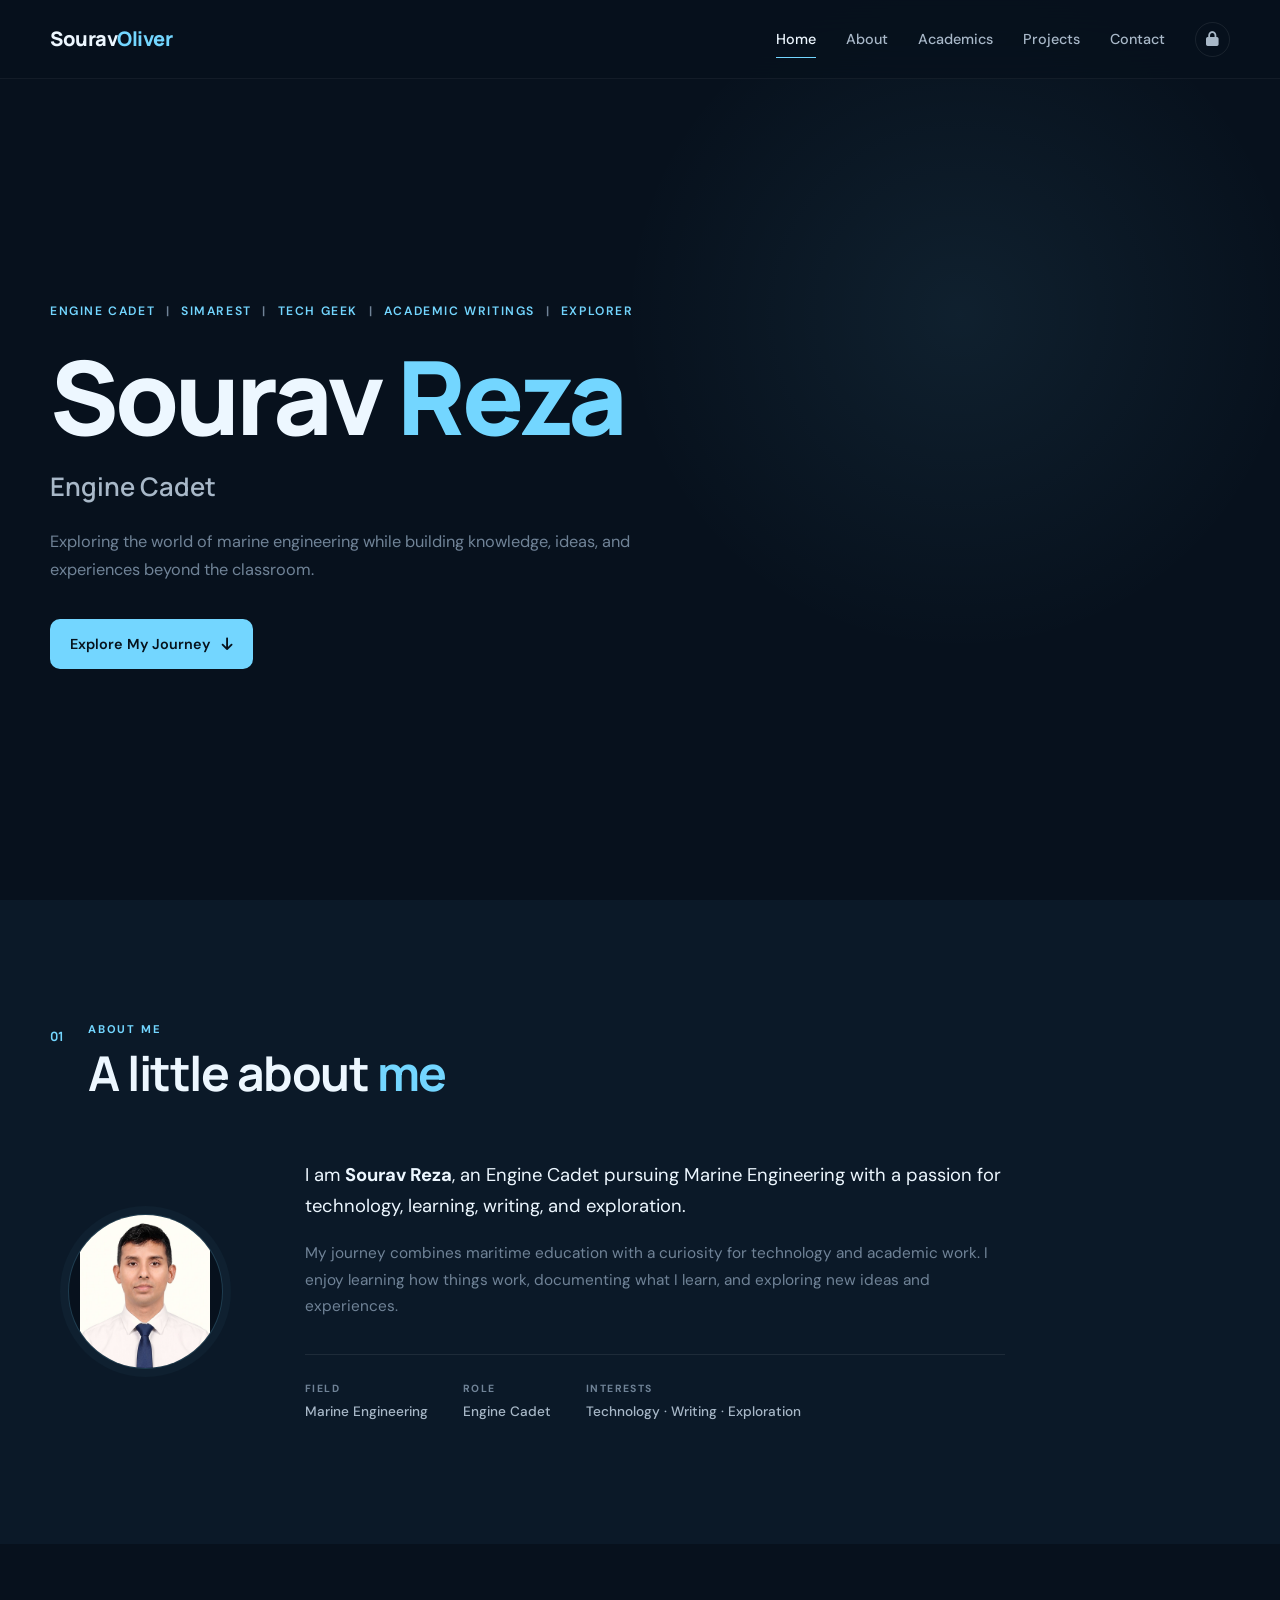
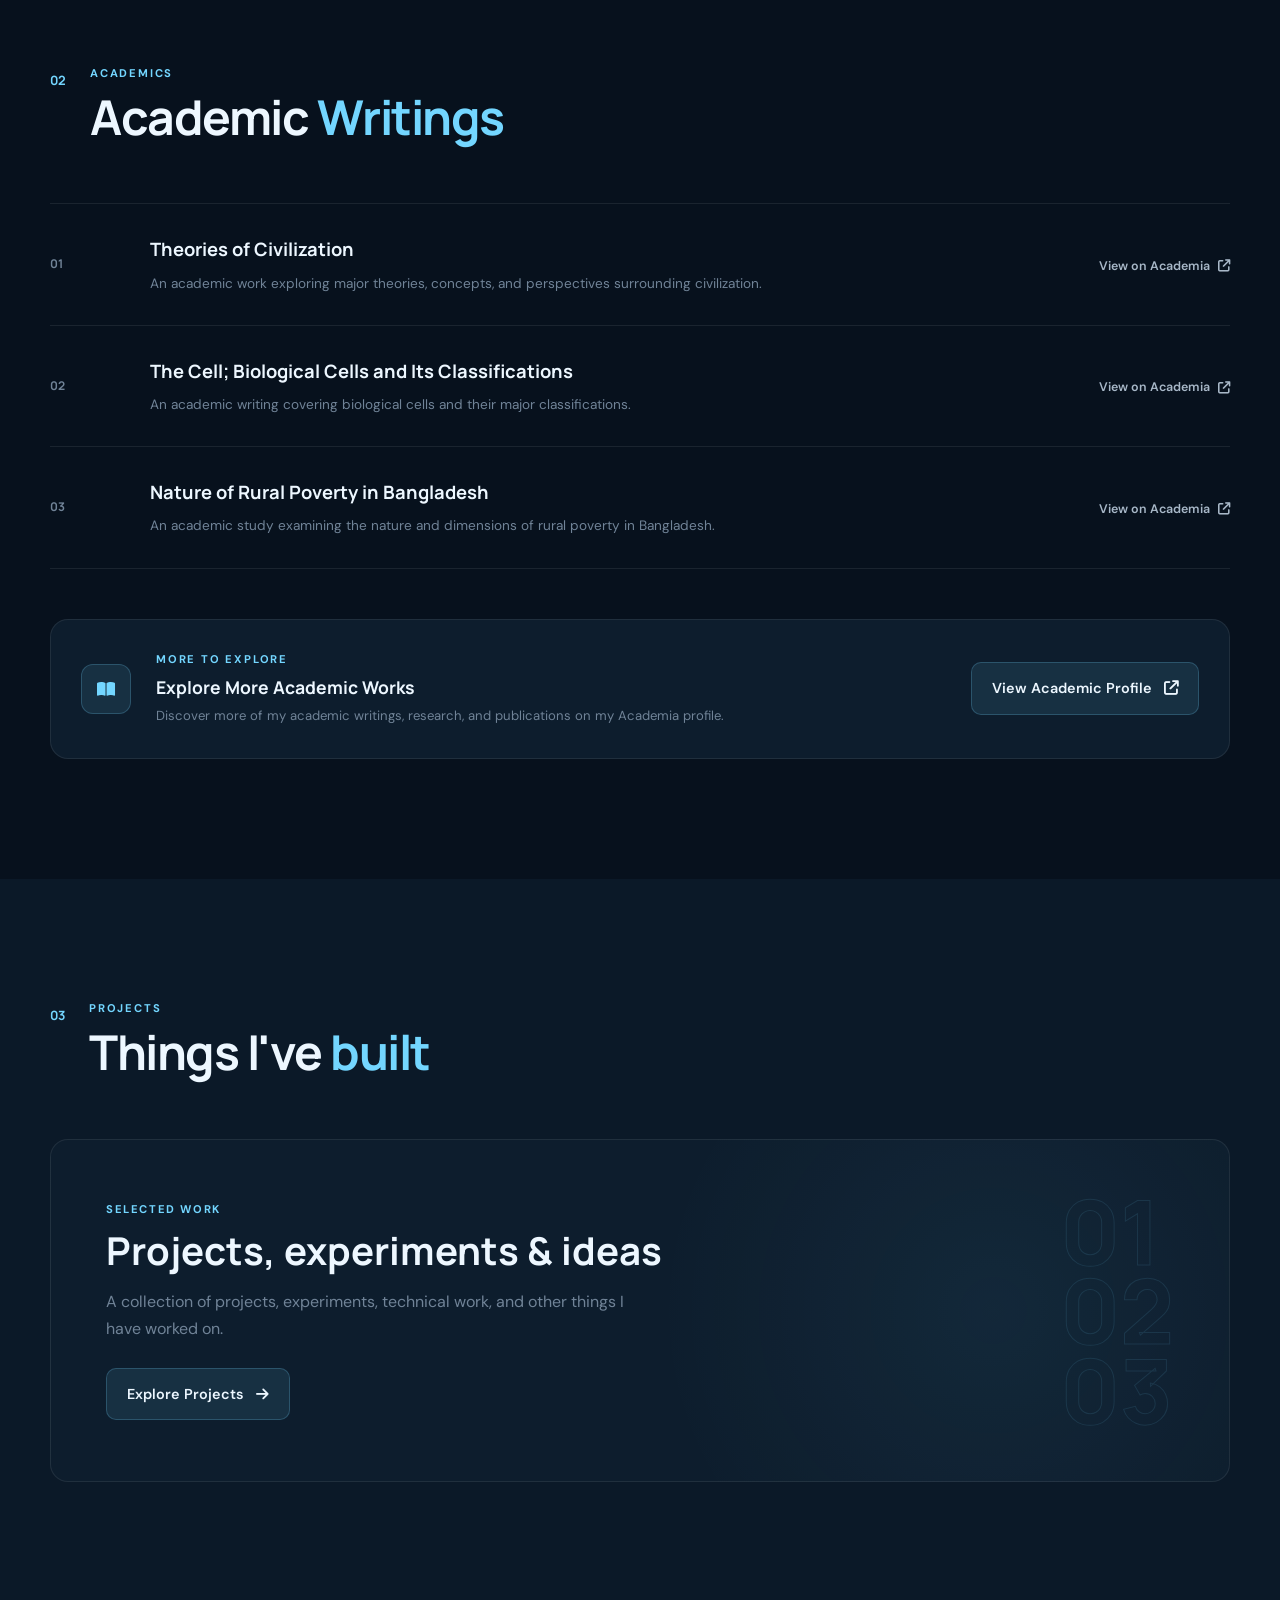
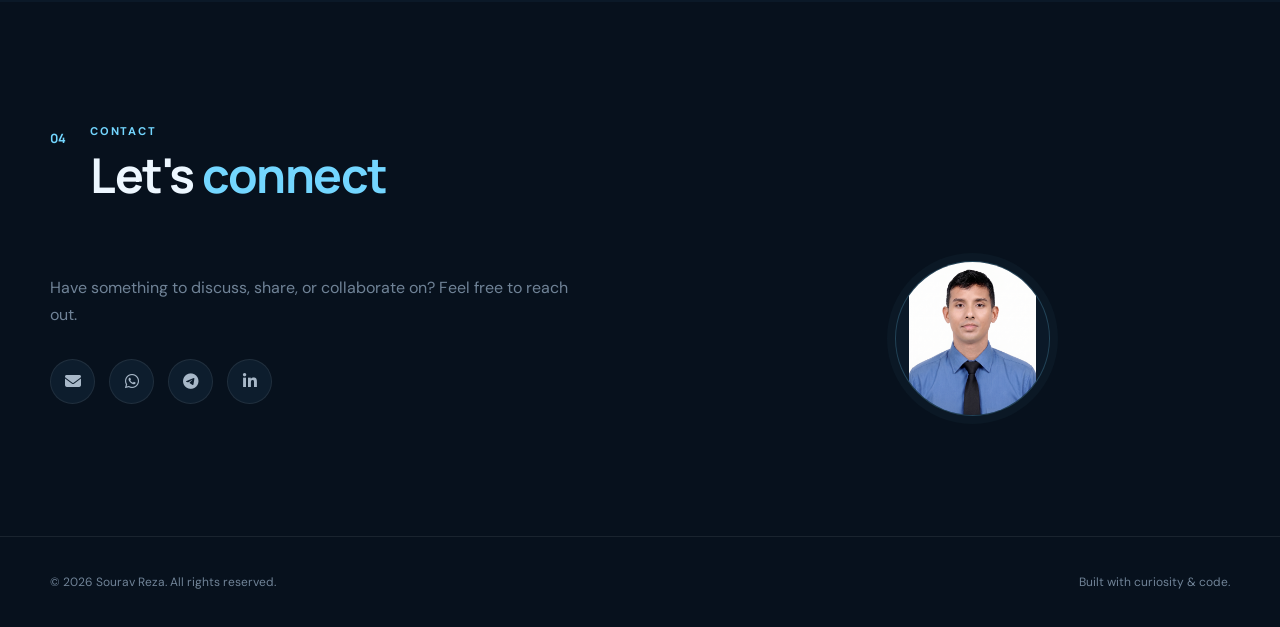
==== commit 830a6fc7: "Update index.html" ====
--- a/index.html
+++ b/index.html
@@ -9,7 +9,7 @@
     <meta name="description"
           content="Sourav Reza — Engine Cadet, Tech Geek, Academic Writer and Explorer.">
 
-    <!-- Google Fonts -->
+    <!-- Fonts -->
     <link rel="preconnect" href="https://fonts.googleapis.com">
     <link rel="preconnect" href="https://fonts.gstatic.com" crossorigin>
 
@@ -26,451 +26,650 @@
 
 <body>
 
-    <!-- ================= NAVBAR ================= -->
-
-    <header class="navbar">
-        <div class="nav-container">
-
-            <a href="#home" class="logo">
-                Sourav<span>Oliver</span>
+<!-- =====================================================
+     NAVBAR
+===================================================== -->
+
+<header class="navbar">
+
+    <div class="nav-container">
+
+        <a href="#home" class="logo">
+            Sourav<span>Oliver</span>
+        </a>
+
+        <nav class="nav-links">
+
+            <a href="#home" class="active">Home</a>
+
+            <a href="#about">About</a>
+
+            <a href="#academics">Academics</a>
+
+            <a href="projects.html">Projects</a>
+
+            <a href="#contact">Contact</a>
+
+            <a href="access.html"
+               class="lock-link"
+               aria-label="Private Access">
+
+                <i class="fa-solid fa-lock"></i>
+
             </a>
 
-            <nav class="nav-links">
-                <a href="#home" class="active">Home</a>
-                <a href="#about">About</a>
-                <a href="#academics">Academics</a>
-                <a href="projects.html">Projects</a>
-                <a href="#contact">Contact</a>
-
-                <a href="access.html" class="lock-link" aria-label="Private Access">
-                    <i class="fa-solid fa-lock"></i>
-                </a>
-            </nav>
-
-        </div>
-    </header>
-
-
-    <!-- ================= HERO ================= -->
-
-    <main>
-
-        <section class="hero" id="home">
-
-            <div class="hero-container">
-
-                <div class="hero-content">
-
-                    <p class="eyebrow">
-                        Engine Cadet <span>|</span>
-                        SIMarEST <span>|</span>
-                        Tech Geek <span>|</span>
-                        Academic Writings <span>|</span>
-                        eXplorer
+        </nav>
+
+    </div>
+
+</header>
+
+
+<!-- =====================================================
+     HERO
+===================================================== -->
+
+<main>
+
+<section class="hero" id="home">
+
+    <!-- Decorative engine/gears -->
+    <div class="hero-gears hero-gears-left">
+
+        <div class="gear gear-large">
+            <span></span>
+        </div>
+
+        <div class="gear gear-small">
+            <span></span>
+        </div>
+
+        <div class="gear gear-tiny">
+            <span></span>
+        </div>
+
+    </div>
+
+
+    <div class="hero-gears hero-gears-right">
+
+        <div class="gear gear-large reverse">
+            <span></span>
+        </div>
+
+        <div class="gear gear-small reverse">
+            <span></span>
+        </div>
+
+        <div class="gear gear-tiny reverse">
+            <span></span>
+        </div>
+
+    </div>
+
+
+    <div class="hero-container">
+
+        <div class="hero-content">
+
+            <p class="eyebrow">
+                ENGINE CADET
+                <span>|</span>
+                SIMarEST
+                <span>|</span>
+                TECH GEEK
+                <span>|</span>
+                ACADEMIC WRITINGS
+                <span>|</span>
+                eXPLORER
+            </p>
+
+
+            <h1>
+                Sourav <span>Reza</span>
+            </h1>
+
+
+            <h2>
+                Engine Cadet
+            </h2>
+
+
+            <p class="hero-description">
+                Exploring the world of marine engineering while building
+                knowledge, ideas, and experiences beyond the classroom.
+            </p>
+
+
+            <a href="#about" class="primary-button">
+
+                Explore My Journey
+
+                <i class="fa-solid fa-arrow-down"></i>
+
+            </a>
+
+        </div>
+
+    </div>
+
+</section>
+
+
+<!-- =====================================================
+     ABOUT
+===================================================== -->
+
+<section class="section about-section" id="about">
+
+    <div class="section-container">
+
+        <div class="section-heading">
+
+            <span class="section-number">
+                01
+            </span>
+
+            <div>
+
+                <p class="section-label">
+                    ABOUT ME
+                </p>
+
+                <h2>
+                    A little about <span>me</span>
+                </h2>
+
+            </div>
+
+        </div>
+
+
+        <div class="about-content">
+
+            <!-- WHITE DRESS IMAGE -->
+
+            <div class="about-image">
+
+                <div class="portrait-frame">
+
+                    <img src="profile.jpg"
+                         alt="Sourav Reza">
+
+                </div>
+
+            </div>
+
+
+            <div class="about-text">
+
+                <p class="intro-text">
+
+                    I am <strong>Sourav Reza</strong>, an Engine Cadet
+                    pursuing Marine Engineering with a passion for
+                    technology, learning, writing, and exploration.
+
+                </p>
+
+
+                <p>
+
+                    My journey combines maritime education with a
+                    curiosity for technology and academic work.
+                    I enjoy learning how things work, documenting
+                    what I learn, and exploring new ideas and experiences.
+
+                </p>
+
+
+                <div class="about-details">
+
+                    <div class="detail-item">
+
+                        <span>
+                            FIELD
+                        </span>
+
+                        <strong>
+                            Marine Engineering
+                        </strong>
+
+                    </div>
+
+
+                    <div class="detail-item">
+
+                        <span>
+                            ROLE
+                        </span>
+
+                        <strong>
+                            Engine Cadet
+                        </strong>
+
+                    </div>
+
+
+                    <div class="detail-item">
+
+                        <span>
+                            INTERESTS
+                        </span>
+
+                        <strong>
+                            Technology · Writing · Exploration
+                        </strong>
+
+                    </div>
+
+                </div>
+
+            </div>
+
+        </div>
+
+    </div>
+
+</section>
+
+
+<!-- =====================================================
+     ACADEMICS
+===================================================== -->
+
+<section class="section academics-section" id="academics">
+
+    <div class="section-container">
+
+        <div class="section-heading">
+
+            <span class="section-number">
+                02
+            </span>
+
+            <div>
+
+                <p class="section-label">
+                    ACADEMICS
+                </p>
+
+                <h2>
+                    Academic <span>Writings</span>
+                </h2>
+
+            </div>
+
+        </div>
+
+
+        <div class="academic-list">
+
+
+            <!-- ACADEMIC 01 -->
+
+            <article class="academic-item">
+
+                <div class="academic-number">
+                    01
+                </div>
+
+                <div class="academic-info">
+
+                    <h3>
+                        Theories of Civilization
+                    </h3>
+
+                    <p>
+                        An academic work exploring major theories,
+                        concepts, and perspectives surrounding civilization.
                     </p>
 
-                    <h1>
-                        Sourav <span>Reza</span>
-                    </h1>
-
-                    <h2>Engine Cadet</h2>
-
-                    <p class="hero-description">
-                        Exploring the world of marine engineering while building
-                        knowledge, ideas, and experiences beyond the classroom.
-                    </p>
-
-                    <a href="#about" class="primary-button">
-                        Explore My Journey
-                        <i class="fa-solid fa-arrow-down"></i>
-                    </a>
-
-                </div>
-
-            </div>
-
-        </section>
-
-
-        <!-- ================= ABOUT ================= -->
-
-        <section class="section about-section" id="about">
-
-            <div class="section-container">
-
-                <div class="section-heading">
-                    <span class="section-number">01</span>
-
-                    <div>
-                        <p class="section-label">ABOUT ME</p>
-                        <h2>A little about <span>me</span></h2>
-                    </div>
-                </div>
-
-
-                <div class="about-content">
-
-                    <div class="about-image">
-                        <img src="profile.jpg"
-                             alt="Sourav Reza">
-                    </div>
-
-
-                    <div class="about-text">
-
-                        <p class="intro-text">
-                            I am <strong>Sourav Reza</strong>, an Engine Cadet
-                            pursuing Marine Engineering with a passion for
-                            technology, learning, writing, and exploration.
-                        </p>
-
-                        <p>
-                            My journey combines maritime education with a
-                            curiosity for technology and academic work. I enjoy
-                            learning how things work, documenting what I learn,
-                            and exploring new ideas and experiences.
-                        </p>
-
-                        <div class="about-details">
-
-                            <div class="detail-item">
-                                <span>FIELD</span>
-                                <strong>Marine Engineering</strong>
-                            </div>
-
-                            <div class="detail-item">
-                                <span>ROLE</span>
-                                <strong>Engine Cadet</strong>
-                            </div>
-
-                            <div class="detail-item">
-                                <span>INTERESTS</span>
-                                <strong>Technology · Writing · Exploration</strong>
-                            </div>
-
-                        </div>
-
-                    </div>
-
-                </div>
-
-            </div>
-
-        </section>
-
-
-        <!-- ================= ACADEMICS ================= -->
-
-        <section class="section academics-section" id="academics">
-
-            <div class="section-container">
-
-                <div class="section-heading">
-                    <span class="section-number">02</span>
-
-                    <div>
-                        <p class="section-label">ACADEMICS</p>
-                        <h2>Academic <span>Writings</span></h2>
-                    </div>
-                </div>
-
-
-                <div class="academic-list">
-
-                    <!-- Paper 01 -->
-                    <article class="academic-item">
-
-                        <div class="academic-number">
-                            01
-                        </div>
-
-                        <div class="academic-info">
-
-                            <h3>
-                                Theories of Civilization
-                            </h3>
-
-                            <p>
-                                An academic work exploring major theories,
-                                concepts, and perspectives surrounding
-                                civilization.
-                            </p>
-
-                        </div>
-
-                        <div class="academic-action">
-                            <a href="https://bsmrmu.academia.edu/SouravReza"
-                               target="_blank"
-                               rel="noopener">
-                                View on Academia
-                                <i class="fa-solid fa-arrow-up-right-from-square"></i>
-                            </a>
-                        </div>
-
-                    </article>
-
-
-                    <!-- Paper 02 -->
-                    <article class="academic-item">
-
-                        <div class="academic-number">
-                            02
-                        </div>
-
-                        <div class="academic-info">
-
-                            <h3>
-                                The Cell; Biological Cells and Its Classifications
-                            </h3>
-
-                            <p>
-                                An academic writing covering biological cells
-                                and their major classifications.
-                            </p>
-
-                        </div>
-
-                        <div class="academic-action">
-                            <a href="https://bsmrmu.academia.edu/SouravReza"
-                               target="_blank"
-                               rel="noopener">
-                                View on Academia
-                                <i class="fa-solid fa-arrow-up-right-from-square"></i>
-                            </a>
-                        </div>
-
-                    </article>
-
-
-                    <!-- Paper 03 -->
-                    <article class="academic-item">
-
-                        <div class="academic-number">
-                            03
-                        </div>
-
-                        <div class="academic-info">
-
-                            <h3>
-                                Nature of Rural Poverty in Bangladesh
-                            </h3>
-
-                            <p>
-                                An academic study examining the nature and
-                                dimensions of rural poverty in Bangladesh.
-                            </p>
-
-                        </div>
-
-                        <div class="academic-action">
-                            <a href="https://bsmrmu.academia.edu/SouravReza"
-                               target="_blank"
-                               rel="noopener">
-                                View on Academia
-                                <i class="fa-solid fa-arrow-up-right-from-square"></i>
-                            </a>
-                        </div>
-
-                    </article>
-
-                </div>
-
-
-                <!-- More Academic Works -->
-
-                <div class="academic-more">
-
-                    <div class="more-icon">
-                        <i class="fa-solid fa-book-open"></i>
-                    </div>
-
-                    <div class="more-content">
-
-                        <p class="section-label">
-                            MORE TO EXPLORE
-                        </p>
-
-                        <h3>
-                            Explore More Academic Works
-                        </h3>
-
-                        <p>
-                            Discover more of my academic writings, research,
-                            and publications on my Academia profile.
-                        </p>
-
-                    </div>
+                </div>
+
+                <div class="academic-action">
 
                     <a href="https://bsmrmu.academia.edu/SouravReza"
                        target="_blank"
+                       rel="noopener">
+
+                        View on Academia
+
+                        <i class="fa-solid fa-arrow-up-right-from-square"></i>
+
+                    </a>
+
+                </div>
+
+            </article>
+
+
+            <!-- ACADEMIC 02 -->
+
+            <article class="academic-item">
+
+                <div class="academic-number">
+                    02
+                </div>
+
+                <div class="academic-info">
+
+                    <h3>
+                        The Cell; Biological Cells and Its Classifications
+                    </h3>
+
+                    <p>
+                        An academic writing covering biological cells
+                        and their major classifications.
+                    </p>
+
+                </div>
+
+                <div class="academic-action">
+
+                    <a href="https://bsmrmu.academia.edu/SouravReza"
+                       target="_blank"
+                       rel="noopener">
+
+                        View on Academia
+
+                        <i class="fa-solid fa-arrow-up-right-from-square"></i>
+
+                    </a>
+
+                </div>
+
+            </article>
+
+
+            <!-- ACADEMIC 03 -->
+
+            <article class="academic-item">
+
+                <div class="academic-number">
+                    03
+                </div>
+
+                <div class="academic-info">
+
+                    <h3>
+                        Nature of Rural Poverty in Bangladesh
+                    </h3>
+
+                    <p>
+                        An academic study examining the nature and
+                        dimensions of rural poverty in Bangladesh.
+                    </p>
+
+                </div>
+
+                <div class="academic-action">
+
+                    <a href="https://bsmrmu.academia.edu/SouravReza"
+                       target="_blank"
+                       rel="noopener">
+
+                        View on Academia
+
+                        <i class="fa-solid fa-arrow-up-right-from-square"></i>
+
+                    </a>
+
+                </div>
+
+            </article>
+
+        </div>
+
+
+        <!-- MORE ACADEMIC WORK -->
+
+        <div class="academic-more">
+
+            <div class="more-icon">
+
+                <i class="fa-solid fa-book-open"></i>
+
+            </div>
+
+
+            <div class="more-content">
+
+                <p class="section-label">
+                    MORE TO EXPLORE
+                </p>
+
+                <h3>
+                    Explore More Academic Works
+                </h3>
+
+                <p>
+                    Discover more of my academic writings, research,
+                    and publications on my Academia profile.
+                </p>
+
+            </div>
+
+
+            <a href="https://bsmrmu.academia.edu/SouravReza"
+               target="_blank"
+               rel="noopener"
+               class="secondary-button">
+
+                View Academic Profile
+
+                <i class="fa-solid fa-arrow-up-right-from-square"></i>
+
+            </a>
+
+        </div>
+
+    </div>
+
+</section>
+
+
+<!-- =====================================================
+     PROJECTS
+===================================================== -->
+
+<section class="section projects-section" id="projects">
+
+    <div class="section-container">
+
+        <div class="section-heading">
+
+            <span class="section-number">
+                03
+            </span>
+
+            <div>
+
+                <p class="section-label">
+                    PROJECTS
+                </p>
+
+                <h2>
+                    Things I've <span>built</span>
+                </h2>
+
+            </div>
+
+        </div>
+
+
+        <div class="projects-preview">
+
+            <div class="project-preview-text">
+
+                <p class="project-tag">
+                    SELECTED WORK
+                </p>
+
+                <h3>
+                    Projects, experiments & ideas
+                </h3>
+
+                <p>
+                    A collection of projects, experiments, technical
+                    work, and other things I have worked on.
+                </p>
+
+                <a href="projects.html"
+                   class="secondary-button">
+
+                    Explore Projects
+
+                    <i class="fa-solid fa-arrow-right"></i>
+
+                </a>
+
+            </div>
+
+
+            <div class="project-decoration">
+
+                <span>01</span>
+                <span>02</span>
+                <span>03</span>
+
+            </div>
+
+        </div>
+
+    </div>
+
+</section>
+
+
+<!-- =====================================================
+     CONTACT
+===================================================== -->
+
+<section class="section contact-section" id="contact">
+
+    <div class="section-container">
+
+        <div class="section-heading">
+
+            <span class="section-number">
+                04
+            </span>
+
+            <div>
+
+                <p class="section-label">
+                    CONTACT
+                </p>
+
+                <h2>
+                    Let's <span>connect</span>
+                </h2>
+
+            </div>
+
+        </div>
+
+
+        <div class="contact-content">
+
+
+            <div class="contact-text">
+
+                <p class="contact-intro">
+
+                    Have something to discuss, share, or collaborate
+                    on? Feel free to reach out.
+
+                </p>
+
+
+                <!-- ICONS ONLY -->
+
+                <div class="social-links">
+
+                    <a href="mailto:rezasourav07@gmail.com"
+                       aria-label="Email">
+
+                        <i class="fa-solid fa-envelope"></i>
+
+                    </a>
+
+
+                    <a href="https://wa.me/8801754745679"
+                       target="_blank"
                        rel="noopener"
-                       class="secondary-button">
-                        View Academic Profile
-                        <i class="fa-solid fa-arrow-up-right-from-square"></i>
+                       aria-label="WhatsApp">
+
+                        <i class="fa-brands fa-whatsapp"></i>
+
                     </a>
 
-                </div>
-
-            </div>
-
-        </section>
-
-
-        <!-- ================= PROJECTS ================= -->
-
-        <section class="section projects-section" id="projects">
-
-            <div class="section-container">
-
-                <div class="section-heading">
-                    <span class="section-number">03</span>
-
-                    <div>
-                        <p class="section-label">PROJECTS</p>
-                        <h2>Things I've <span>built</span></h2>
-                    </div>
-                </div>
-
-
-                <div class="projects-preview">
-
-                    <div class="project-preview-text">
-
-                        <p class="project-tag">
-                            SELECTED WORK
-                        </p>
-
-                        <h3>
-                            Projects, experiments & ideas
-                        </h3>
-
-                        <p>
-                            A collection of projects, experiments, technical
-                            work, and other things I have worked on.
-                        </p>
-
-                        <a href="projects.html" class="secondary-button">
-                            Explore Projects
-                            <i class="fa-solid fa-arrow-right"></i>
-                        </a>
-
-                    </div>
-
-                    <div class="project-decoration">
-                        <span>01</span>
-                        <span>02</span>
-                        <span>03</span>
-                    </div>
-
-                </div>
-
-            </div>
-
-        </section>
-
-
-        <!-- ================= CONTACT ================= -->
-
-        <section class="section contact-section" id="contact">
-
-            <div class="section-container">
-
-                <div class="section-heading">
-                    <span class="section-number">04</span>
-
-                    <div>
-                        <p class="section-label">CONTACT</p>
-                        <h2>Let's <span>connect</span></h2>
-                    </div>
-                </div>
-
-
-                <div class="contact-content">
-
-                    <div class="contact-text">
-
-                        <p class="contact-intro">
-                            Have something to discuss, share, or collaborate
-                            on? Feel free to reach out.
-                        </p>
-
-
-                        <!-- ICONS ONLY -->
-
-                        <div class="social-links">
-
-                            <!-- Email -->
-                            <a href="mailto:rezasourav07@gmail.com"
-                               aria-label="Email">
-                                <i class="fa-solid fa-envelope"></i>
-                            </a>
-
-
-                            <!-- WhatsApp -->
-                            <a href="https://wa.me/8801754745679"
-                               target="_blank"
-                               rel="noopener"
-                               aria-label="WhatsApp">
-                                <i class="fa-brands fa-whatsapp"></i>
-                            </a>
-
-
-                            <!-- Telegram -->
-                            <a href="https://t.me/Mr_R3Z4"
-                               target="_blank"
-                               rel="noopener"
-                               aria-label="Telegram">
-                                <i class="fa-brands fa-telegram"></i>
-                            </a>
-
-
-                            <!-- LinkedIn -->
-                            <a href="https://www.linkedin.com/in/mrr3z4/"
-                               target="_blank"
-                               rel="noopener"
-                               aria-label="LinkedIn">
-                                <i class="fa-brands fa-linkedin-in"></i>
-                            </a>
-
-                        </div>
-
-                    </div>
-
-
-                    <div class="contact-image">
-
-                        <img src="hero 2.jpg"
-                             alt="Sourav Reza">
-
-                    </div>
-
-                </div>
-
-            </div>
-
-        </section>
-
-    </main>
-
-
-    <!-- ================= FOOTER ================= -->
-
-    <footer class="footer">
-
-        <div class="footer-container">
-
-            <p>
-                © 2026 Sourav Reza. All rights reserved.
-            </p>
-
-            <p class="footer-note">
-                Built with curiosity & code.
-            </p>
-
-        </div>
-
-    </footer>
-
+
+                    <a href="https://t.me/Mr_R3Z4"
+                       target="_blank"
+                       rel="noopener"
+                       aria-label="Telegram">
+
+                        <i class="fa-brands fa-telegram"></i>
+
+                    </a>
+
+
+                    <a href="https://www.linkedin.com/in/mrr3z4/"
+                       target="_blank"
+                       rel="noopener"
+                       aria-label="LinkedIn">
+
+                        <i class="fa-brands fa-linkedin-in"></i>
+
+                    </a>
+
+                </div>
+
+            </div>
+
+
+            <!-- BLUE IMAGE -->
+
+            <div class="contact-image">
+
+                <div class="portrait-frame">
+
+                    <img src="hero 2.jpg"
+                         alt="Sourav Reza">
+
+                </div>
+
+            </div>
+
+        </div>
+
+    </div>
+
+</section>
+
+</main>
+
+
+<!-- =====================================================
+     FOOTER
+===================================================== -->
+
+<footer class="footer">
+
+    <div class="footer-container">
+
+        <p>
+            © 2026 Sourav Reza. All rights reserved.
+        </p>
+
+        <p class="footer-note">
+            Built with curiosity & code.
+        </p>
+
+    </div>
+
+</footer>
 
 </body>
 </html>
--- a/style.css
+++ b/style.css
@@ -1,24 +1,32 @@
-@import url('https://fonts.googleapis.com/css2?family=DM+Sans:wght@400;500;600;700&family=Manrope:wght@400;500;600;700;800&display=swap');
-
+/* =========================================================
+   ROOT
+========================================================= */
 
 :root {
     --bg: #07111d;
     --bg-soft: #0b1928;
-
-    --text: #f4f7fa;
-    --muted: #a5b0bc;
+    --bg-card: #0d1d2d;
+
+    --text: #edf7ff;
+    --text-soft: #a8b8c8;
+    --text-muted: #708397;
 
     --accent: #73d6ff;
-
-    --line: rgba(255, 255, 255, 0.12);
-
-    --max-width: 1200px;
-}
-
-
-/* ==================================================
+    --accent-soft: rgba(115, 214, 255, 0.10);
+    --accent-border: rgba(115, 214, 255, 0.22);
+
+    --border: rgba(255, 255, 255, 0.08);
+
+    --max-width: 1180px;
+
+    --radius: 18px;
+    --transition: 0.3s ease;
+}
+
+
+/* =========================================================
    RESET
-================================================== */
+========================================================= */
 
 * {
     margin: 0;
@@ -26,48 +34,42 @@
     box-sizing: border-box;
 }
 
-
 html {
     scroll-behavior: smooth;
 }
 
-
 body {
+    background: var(--bg);
+    color: var(--text);
+
     font-family: "DM Sans", sans-serif;
 
-    background: var(--bg);
-
-    color: var(--text);
-
     line-height: 1.7;
 
     overflow-x: hidden;
 }
-
 
 a {
     color: inherit;
     text-decoration: none;
 }
 
-
 img {
     display: block;
     max-width: 100%;
 }
 
-
-section {
-    scroll-margin-top: 90px;
-}
-
-
-/* ==================================================
-   NAVIGATION
-================================================== */
+button,
+a {
+    -webkit-tap-highlight-color: transparent;
+}
+
+
+/* =========================================================
+   NAVBAR
+========================================================= */
 
 .navbar {
-
     position: fixed;
 
     top: 0;
@@ -77,42 +79,49 @@
 
     z-index: 1000;
 
+    background: rgba(7, 17, 29, 0.78);
+
+    border-bottom: 1px solid rgba(255, 255, 255, 0.05);
+
+    backdrop-filter: blur(18px);
+    -webkit-backdrop-filter: blur(18px);
+}
+
+.nav-container {
+    width: min(var(--max-width), calc(100% - 48px));
+
+    margin: auto;
+
+    height: 78px;
+
     display: flex;
 
     align-items: center;
 
     justify-content: space-between;
-
-    padding: 22px 5%;
-
-    background:
-        linear-gradient(
-            to bottom,
-            rgba(3, 10, 18, 0.78),
-            rgba(3, 10, 18, 0)
-        );
-}
-
+}
+
+
+/* Logo */
 
 .logo {
-
     font-family: "Manrope", sans-serif;
 
-    font-size: 1.3rem;
+    font-size: 1.25rem;
 
     font-weight: 800;
 
-    letter-spacing: -0.04em;
-}
-
+    letter-spacing: -0.5px;
+}
 
 .logo span {
     color: var(--accent);
 }
 
 
-.navbar nav {
-
+/* Navigation */
+
+.nav-links {
     display: flex;
 
     align-items: center;
@@ -120,1002 +129,1096 @@
     gap: 30px;
 }
 
-
-.navbar nav a {
-
+.nav-links a {
     position: relative;
 
-    color: rgba(255, 255, 255, 0.88);
-
-    font-size: 0.88rem;
+    color: var(--text-soft);
+
+    font-size: 0.9rem;
+
+    font-weight: 500;
+
+    transition: color var(--transition);
+}
+
+.nav-links a:hover,
+.nav-links a.active {
+    color: var(--text);
+}
+
+.nav-links a::after {
+    content: "";
+
+    position: absolute;
+
+    left: 0;
+    bottom: -7px;
+
+    width: 0;
+    height: 1px;
+
+    background: var(--accent);
+
+    transition: width var(--transition);
+}
+
+.nav-links a:hover::after,
+.nav-links a.active::after {
+    width: 100%;
+}
+
+
+/* Lock */
+
+.nav-links .lock-link {
+    width: 35px;
+    height: 35px;
+
+    display: flex;
+
+    align-items: center;
+    justify-content: center;
+
+    border: 1px solid var(--border);
+
+    border-radius: 50%;
+
+    transition:
+        background var(--transition),
+        border-color var(--transition),
+        color var(--transition);
+}
+
+.nav-links .lock-link::after {
+    display: none;
+}
+
+.nav-links .lock-link:hover {
+    color: var(--accent);
+
+    background: var(--accent-soft);
+
+    border-color: var(--accent-border);
+}
+
+
+/* =========================================================
+   HERO
+========================================================= */
+
+.hero {
+    min-height: 100vh;
+
+    display: flex;
+
+    align-items: center;
+
+    position: relative;
+
+    background:
+        radial-gradient(
+            circle at 75% 35%,
+            rgba(115, 214, 255, 0.08),
+            transparent 30%
+        ),
+        var(--bg);
+}
+
+.hero-container {
+    width: min(var(--max-width), calc(100% - 48px));
+
+    margin: auto;
+}
+
+.hero-content {
+    max-width: 850px;
+
+    padding-top: 70px;
+}
+
+
+/* Eyebrow */
+
+.eyebrow {
+    margin-bottom: 25px;
+
+    color: var(--accent);
+
+    font-size: 0.76rem;
 
     font-weight: 600;
 
-    transition: 0.3s ease;
-}
-
-
-.navbar nav a::after {
-
-    content: "";
-
-    position: absolute;
-
-    left: 0;
-
-    bottom: -7px;
-
-    width: 0;
-
-    height: 1px;
-
-    background: var(--accent);
-
-    transition: 0.3s ease;
-}
-
-
-.navbar nav a:hover {
-    color: white;
-}
-
-
-.navbar nav a:hover::after {
-    width: 100%;
-}
-
-
-/* Lock icon */
-
-.navbar nav .lock-link {
-
-    width: 34px;
-
-    height: 34px;
-
-    display: flex;
-
-    align-items: center;
-
-    justify-content: center;
-
-    border: 1px solid rgba(255, 255, 255, 0.22);
-
-    border-radius: 50%;
-
-    transition: 0.3s ease;
-}
-
-
-.navbar nav .lock-link::after {
-    display: none;
-}
-
-
-.navbar nav .lock-link:hover {
-
-    color: var(--accent);
-
-    border-color: var(--accent);
-
-    background: rgba(115, 214, 255, 0.08);
-}
-
-
-/* ==================================================
-   HERO
-================================================== */
-
-.hero {
-
-    position: relative;
-
-    min-height: 100vh;
-
-    display: flex;
-
-    align-items: center;
-
-    overflow: hidden;
-
-    background-image: url("hero.jpg");
-
-    background-size: cover;
-
-    background-position: center;
-
-    background-repeat: no-repeat;
-
-    isolation: isolate;
-}
-
-
-.hero-overlay {
-
-    position: absolute;
-
-    inset: 0;
-
-    z-index: -1;
-
-    background:
-        linear-gradient(
-            90deg,
-            rgba(3, 10, 18, 0.68) 0%,
-            rgba(3, 10, 18, 0.38) 42%,
-            rgba(3, 10, 18, 0.08) 78%,
-            rgba(3, 10, 18, 0.15) 100%
-        ),
-
-        linear-gradient(
-            0deg,
-            rgba(3, 10, 18, 0.36),
-            rgba(3, 10, 18, 0.04) 55%,
-            rgba(3, 10, 18, 0.12)
-        );
-}
-
-
-.hero-content {
-
-    width: min(790px, 90%);
-
-    margin-left: 8%;
-
-    padding-top: 55px;
-}
-
-
-.eyebrow {
-
-    max-width: 720px;
-
-    color: var(--accent);
-
-    font-size: 0.72rem;
-
-    font-weight: 700;
-
-    letter-spacing: 0.12em;
-
-    line-height: 1.8;
-}
-
+    letter-spacing: 1.6px;
+
+    text-transform: uppercase;
+}
+
+.eyebrow span {
+    color: var(--text-muted);
+
+    margin: 0 6px;
+}
+
+
+/* Hero title */
 
 .hero h1 {
-
-    margin-top: 20px;
-
     font-family: "Manrope", sans-serif;
 
-    font-size: clamp(4rem, 9vw, 8rem);
-
-    line-height: 0.88;
-
-    letter-spacing: -0.075em;
+    font-size: clamp(3.5rem, 8vw, 7rem);
+
+    line-height: 0.98;
+
+    letter-spacing: -4px;
 
     font-weight: 800;
-}
-
+
+    margin-bottom: 18px;
+}
 
 .hero h1 span {
     color: var(--accent);
 }
 
 
+/* Role */
+
 .hero h2 {
-
-    margin-top: 27px;
-
     font-family: "Manrope", sans-serif;
 
-    font-size: clamp(1.3rem, 2.5vw, 1.8rem);
+    font-size: clamp(1.3rem, 2vw, 1.7rem);
+
+    font-weight: 600;
+
+    color: var(--text-soft);
+
+    margin-bottom: 20px;
+}
+
+
+/* Description */
+
+.hero-description {
+    max-width: 600px;
+
+    color: var(--text-muted);
+
+    font-size: 1.02rem;
+
+    margin-bottom: 35px;
+}
+
+
+/* =========================================================
+   BUTTONS
+========================================================= */
+
+.primary-button,
+.secondary-button {
+    display: inline-flex;
+
+    align-items: center;
+
+    gap: 12px;
+
+    padding: 13px 20px;
+
+    border-radius: 10px;
+
+    font-size: 0.9rem;
+
+    font-weight: 600;
+
+    transition:
+        transform var(--transition),
+        background var(--transition),
+        border-color var(--transition),
+        color var(--transition);
+}
+
+.primary-button {
+    color: #06121c;
+
+    background: var(--accent);
+}
+
+.primary-button:hover {
+    transform: translateY(-3px);
+
+    background: #9ce3ff;
+}
+
+.secondary-button {
+    color: var(--text);
+
+    border: 1px solid var(--accent-border);
+
+    background: var(--accent-soft);
+}
+
+.secondary-button:hover {
+    transform: translateY(-3px);
+
+    color: var(--accent);
+
+    border-color: var(--accent);
+}
+
+
+/* =========================================================
+   GENERAL SECTIONS
+========================================================= */
+
+.section {
+    padding: 120px 0;
+}
+
+.section-container {
+    width: min(var(--max-width), calc(100% - 48px));
+
+    margin: auto;
+}
+
+
+/* Section heading */
+
+.section-heading {
+    display: flex;
+
+    align-items: flex-start;
+
+    gap: 24px;
+
+    margin-bottom: 60px;
+}
+
+.section-number {
+    color: var(--accent);
+
+    font-family: "Manrope", sans-serif;
+
+    font-size: 0.8rem;
+
+    font-weight: 700;
+
+    padding-top: 6px;
+}
+
+.section-label {
+    color: var(--accent);
+
+    font-size: 0.7rem;
+
+    font-weight: 700;
+
+    letter-spacing: 1.8px;
+
+    margin-bottom: 8px;
+}
+
+.section-heading h2 {
+    font-family: "Manrope", sans-serif;
+
+    font-size: clamp(2rem, 4vw, 3rem);
+
+    line-height: 1.1;
+
+    letter-spacing: -1.5px;
+}
+
+.section-heading h2 span {
+    color: var(--accent);
+}
+
+
+/* =========================================================
+   ABOUT
+========================================================= */
+
+.about-section {
+    background: var(--bg-soft);
+}
+
+.about-content {
+    display: grid;
+
+    grid-template-columns: 190px 1fr;
+
+    gap: 65px;
+
+    align-items: center;
+
+    max-width: 1000px;
+}
+
+
+/* Profile image */
+
+.about-image {
+    display: flex;
+
+    justify-content: center;
+}
+
+.about-image img {
+    width: 155px;
+    height: 155px;
+
+    border-radius: 50%;
+
+    border: 1px solid var(--accent-border);
+
+    object-fit: contain;
+
+    background: var(--bg);
+
+    box-shadow:
+        0 0 0 8px rgba(115, 214, 255, 0.035);
+}
+
+
+/* About text */
+
+.about-text {
+    max-width: 700px;
+}
+
+.intro-text {
+    color: var(--text);
+
+    font-size: 1.15rem;
+
+    margin-bottom: 18px;
+}
+
+.about-text > p:not(.intro-text) {
+    color: var(--text-muted);
+
+    font-size: 0.96rem;
+}
+
+
+/* Details */
+
+.about-details {
+    display: flex;
+
+    flex-wrap: wrap;
+
+    gap: 35px;
+
+    margin-top: 35px;
+
+    padding-top: 25px;
+
+    border-top: 1px solid var(--border);
+}
+
+.detail-item {
+    display: flex;
+
+    flex-direction: column;
+
+    gap: 3px;
+}
+
+.detail-item span {
+    color: var(--text-muted);
+
+    font-size: 0.65rem;
+
+    font-weight: 700;
+
+    letter-spacing: 1.4px;
+}
+
+.detail-item strong {
+    color: var(--text-soft);
+
+    font-size: 0.85rem;
 
     font-weight: 500;
 }
 
 
-.hero-text {
+/* =========================================================
+   ACADEMICS
+========================================================= */
+
+.academics-section {
+    background: var(--bg);
+}
+
+.academic-list {
+    border-top: 1px solid var(--border);
+}
+
+
+/* Academic item */
+
+.academic-item {
+    display: grid;
+
+    grid-template-columns: 70px 1fr auto;
+
+    align-items: center;
+
+    gap: 30px;
+
+    padding: 30px 0;
+
+    border-bottom: 1px solid var(--border);
+
+    transition: padding var(--transition);
+}
+
+.academic-item:hover {
+    padding-left: 10px;
+    padding-right: 10px;
+}
+
+
+/* Number */
+
+.academic-number {
+    color: var(--text-muted);
+
+    font-family: "Manrope", sans-serif;
+
+    font-size: 0.75rem;
+
+    font-weight: 700;
+}
+
+
+/* Academic title */
+
+.academic-info h3 {
+    font-family: "Manrope", sans-serif;
+
+    font-size: 1.15rem;
+
+    font-weight: 700;
+
+    margin-bottom: 6px;
+
+    transition: color var(--transition);
+}
+
+.academic-item:hover .academic-info h3 {
+    color: var(--accent);
+}
+
+.academic-info p {
+    color: var(--text-muted);
+
+    font-size: 0.85rem;
 
     max-width: 650px;
-
-    margin-top: 20px;
-
-    color: rgba(255, 255, 255, 0.84);
+}
+
+
+/* Academic action */
+
+.academic-action a {
+    display: inline-flex;
+
+    align-items: center;
+
+    gap: 8px;
+
+    color: var(--text-soft);
+
+    font-size: 0.78rem;
+
+    font-weight: 600;
+
+    white-space: nowrap;
+
+    transition: color var(--transition);
+}
+
+.academic-action a:hover {
+    color: var(--accent);
+}
+
+
+/* More academics */
+
+.academic-more {
+    display: flex;
+
+    align-items: center;
+
+    gap: 25px;
+
+    margin-top: 50px;
+
+    padding: 30px;
+
+    border: 1px solid var(--border);
+
+    border-radius: var(--radius);
+
+    background: var(--bg-card);
+}
+
+.more-icon {
+    width: 50px;
+    height: 50px;
+
+    flex-shrink: 0;
+
+    display: flex;
+
+    align-items: center;
+    justify-content: center;
+
+    color: var(--accent);
+
+    background: var(--accent-soft);
+
+    border: 1px solid var(--accent-border);
+
+    border-radius: 12px;
+}
+
+.more-content {
+    flex: 1;
+}
+
+.more-content .section-label {
+    margin-bottom: 4px;
+}
+
+.more-content h3 {
+    font-family: "Manrope", sans-serif;
+
+    font-size: 1.1rem;
+
+    margin-bottom: 3px;
+}
+
+.more-content > p:last-child {
+    color: var(--text-muted);
+
+    font-size: 0.82rem;
+}
+
+
+/* =========================================================
+   PROJECTS
+========================================================= */
+
+.projects-section {
+    background: var(--bg-soft);
+}
+
+.projects-preview {
+    min-height: 300px;
+
+    display: flex;
+
+    align-items: center;
+
+    justify-content: space-between;
+
+    gap: 50px;
+
+    padding: 55px;
+
+    border: 1px solid var(--border);
+
+    border-radius: var(--radius);
+
+    background:
+        radial-gradient(
+            circle at 80% 50%,
+            rgba(115, 214, 255, 0.06),
+            transparent 35%
+        ),
+        var(--bg-card);
+}
+
+.project-preview-text {
+    max-width: 650px;
+}
+
+.project-tag {
+    color: var(--accent);
+
+    font-size: 0.7rem;
+
+    font-weight: 700;
+
+    letter-spacing: 1.6px;
+
+    margin-bottom: 10px;
+}
+
+.project-preview-text h3 {
+    font-family: "Manrope", sans-serif;
+
+    font-size: clamp(1.7rem, 3vw, 2.5rem);
+
+    line-height: 1.15;
+
+    margin-bottom: 15px;
+}
+
+.project-preview-text > p:not(.project-tag) {
+    color: var(--text-muted);
+
+    max-width: 550px;
+
+    margin-bottom: 25px;
+}
+
+
+/* Project decoration */
+
+.project-decoration {
+    display: flex;
+
+    flex-direction: column;
+
+    gap: 8px;
+
+    opacity: 0.5;
+}
+
+.project-decoration span {
+    font-family: "Manrope", sans-serif;
+
+    font-size: clamp(3rem, 7vw, 6rem);
+
+    font-weight: 800;
+
+    line-height: 0.8;
+
+    color: transparent;
+
+    -webkit-text-stroke: 1px var(--accent-border);
+}
+
+
+/* =========================================================
+   CONTACT
+========================================================= */
+
+.contact-section {
+    background: var(--bg);
+}
+
+.contact-content {
+    display: flex;
+
+    align-items: center;
+
+    justify-content: space-between;
+
+    gap: 60px;
+
+    max-width: 1000px;
+}
+
+.contact-text {
+    flex: 1;
+}
+
+.contact-intro {
+    color: var(--text-muted);
 
     font-size: 1rem;
-}
-
-
-.hero-buttons {
-    margin-top: 34px;
-}
-
-
-/* ==================================================
-   BUTTONS
-================================================== */
-
-.btn {
-
-    display: inline-flex;
-
-    align-items: center;
-
+
+    max-width: 520px;
+
+    margin-bottom: 30px;
+}
+
+
+/* Social icons */
+
+.social-links {
+    display: flex;
+
+    align-items: center;
+
+    gap: 14px;
+}
+
+.social-links a {
+    width: 45px;
+    height: 45px;
+
+    display: flex;
+
+    align-items: center;
     justify-content: center;
 
-    min-height: 50px;
-
-    padding: 0 25px;
-
-    border-radius: 100px;
-
-    font-size: 0.88rem;
-
-    font-weight: 600;
-
-    transition: 0.3s ease;
-}
-
-
-.btn:hover {
-    transform: translateY(-3px);
-}
-
-
-.btn.primary {
-
-    background: white;
-
-    color: #08111b;
-}
-
-
-.btn.primary:hover {
-    background: var(--accent);
-}
-
-
-.outline-btn {
-
-    display: inline-flex;
-
-    align-items: center;
-
-    justify-content: center;
-
-    min-height: 48px;
-
-    padding: 0 22px;
-
-    border: 1px solid rgba(255, 255, 255, 0.25);
-
-    border-radius: 100px;
-
-    font-size: 0.86rem;
-
-    font-weight: 600;
-
-    transition: 0.3s ease;
-}
-
-
-.outline-btn:hover {
-
+    border: 1px solid var(--border);
+
+    border-radius: 50%;
+
+    color: var(--text-soft);
+
+    background: var(--bg-card);
+
+    font-size: 1rem;
+
+    transition:
+        color var(--transition),
+        border-color var(--transition),
+        background var(--transition),
+        transform var(--transition);
+}
+
+.social-links a:hover {
     color: var(--accent);
 
-    border-color: var(--accent);
-
-    background: rgba(115, 214, 255, 0.06);
-
-    transform: translateY(-3px);
-}
-
-
-/* ==================================================
-   GENERAL
-================================================== */
-
-.section {
-
-    width: min(var(--max-width), 90%);
+    border-color: var(--accent-border);
+
+    background: var(--accent-soft);
+
+    transform: translateY(-4px);
+}
+
+
+/* Contact image */
+
+.contact-image {
+    flex-shrink: 0;
+}
+
+.contact-image img {
+    width: 155px;
+    height: 155px;
+
+    border-radius: 50%;
+
+    border: 1px solid var(--accent-border);
+
+    object-fit: contain;
+
+    background: var(--bg-soft);
+
+    box-shadow:
+        0 0 0 8px rgba(115, 214, 255, 0.035);
+}
+
+
+/* =========================================================
+   FOOTER
+========================================================= */
+
+.footer {
+    border-top: 1px solid var(--border);
+
+    background: var(--bg);
+}
+
+.footer-container {
+    width: min(var(--max-width), calc(100% - 48px));
+
+    min-height: 90px;
 
     margin: auto;
 
-    padding: 120px 0;
-}
-
-
-.section-label {
-
-    margin-bottom: 55px;
-
-    color: var(--accent);
-
-    font-size: 0.7rem;
-
-    font-weight: 700;
-
-    letter-spacing: 0.2em;
-}
-
-
-.small-heading {
-
-    color: var(--accent);
-
-    font-size: 0.7rem;
-
-    font-weight: 700;
-
-    letter-spacing: 0.16em;
-}
-
-
-/* ==================================================
-   ABOUT
-================================================== */
-
-.about-grid {
-
-    display: grid;
-
-    grid-template-columns: 250px 1fr;
-
-    gap: 75px;
-
-    align-items: center;
-}
-
-
-/* SMALL IMAGE */
-
-.about-image {
-
-    width: 250px;
-
-    overflow: hidden;
-
-    border-radius: 8px;
-
-    border: 1px solid var(--line);
-
-    background: #0a1724;
-}
-
-
-.about-image img {
-
-    width: 100%;
-
-    height: auto;
-
-    display: block;
-}
-
-
-.about-content h2 {
-
-    margin-top: 14px;
-
-    font-family: "Manrope", sans-serif;
-
-    font-size: clamp(2.5rem, 5vw, 4.8rem);
-
-    line-height: 1.02;
-
-    letter-spacing: -0.055em;
-}
-
-
-.about-content h2 span {
-    color: var(--accent);
-}
-
-
-.about-content > p:not(.small-heading) {
-
-    max-width: 650px;
-
-    margin-top: 20px;
-
-    color: var(--muted);
-}
-
-
-.about-details {
-
-    display: grid;
-
-    grid-template-columns: repeat(3, 1fr);
+    display: flex;
+
+    align-items: center;
+
+    justify-content: space-between;
 
     gap: 20px;
-
-    margin-top: 35px;
-
-    padding-top: 28px;
-
-    border-top: 1px solid var(--line);
-}
-
-
-.about-details div {
-
-    display: flex;
-
-    flex-direction: column;
-
-    gap: 5px;
-}
-
-
-.about-details span {
-
-    color: #718092;
-
-    font-size: 0.66rem;
-
-    font-weight: 700;
-
-    letter-spacing: 0.13em;
-}
-
-
-.about-details strong {
-
-    font-size: 0.86rem;
-
-    font-weight: 500;
-}
-
-
-/* ==================================================
-   ACADEMICS
-================================================== */
-
-.academic-section {
-
-    padding: 120px 0;
-
-    background: var(--bg-soft);
-}
-
-
-.academic-inner {
-
-    width: min(var(--max-width), 90%);
-
-    margin: auto;
-}
-
-
-.academic-grid {
-
-    display: grid;
-
-    grid-template-columns: 260px 1fr;
-
-    gap: 70px;
-
-    align-items: center;
-}
-
-
-/* SMALL IMAGE */
-
-.academic-image {
-
-    width: 260px;
-
-    overflow: hidden;
-
-    border-radius: 8px;
-
-    border: 1px solid var(--line);
-
-    background: #0a1724;
-}
-
-
-.academic-image img {
-
-    width: 100%;
-
-    height: auto;
-
-    display: block;
-}
-
-
-.academic-content h2 {
-
-    margin-top: 14px;
-
-    font-family: "Manrope", sans-serif;
-
-    font-size: clamp(2.5rem, 5vw, 4.8rem);
-
-    line-height: 1.02;
-
-    letter-spacing: -0.055em;
-}
-
-
-.academic-content h2 span {
-    color: var(--accent);
-}
-
-
-.academic-intro {
-
-    max-width: 620px;
-
-    margin-top: 20px;
-
-    color: var(--muted);
-}
-
-
-.papers-list {
-
-    margin-top: 35px;
-
-    border-top: 1px solid var(--line);
-}
-
-
-.paper-item {
-
-    display: grid;
-
-    grid-template-columns: 40px 1fr;
-
-    gap: 18px;
-
-    padding: 18px 0;
-
-    border-bottom: 1px solid var(--line);
-}
-
-
-.paper-rank {
-
-    color: var(--accent);
-
-    font-size: 0.72rem;
-
-    font-weight: 700;
-
-    letter-spacing: 0.12em;
-}
-
-
-.paper-info h3 {
-
-    font-family: "Manrope", sans-serif;
-
-    font-size: 1rem;
-
-    line-height: 1.35;
-}
-
-
-.paper-info span {
-
-    display: block;
-
-    margin-top: 5px;
-
-    color: #7e8c9b;
+}
+
+.footer p {
+    color: var(--text-muted);
 
     font-size: 0.75rem;
 }
 
-
-.paper-info a {
-
-    display: inline-block;
-
-    margin-top: 6px;
-
-    color: var(--accent);
-
-    font-size: 0.77rem;
-
-    font-weight: 600;
-}
-
-
-.academic-content .outline-btn {
-
-    margin-top: 25px;
-}
-
-
-/* ==================================================
-   PROJECTS
-================================================== */
-
-.projects-section {
-    background: #081521;
-}
-
-
-.projects-grid {
-
-    display: grid;
-
-    grid-template-columns: 270px 1fr;
-
-    gap: 75px;
-
-    align-items: center;
-}
-
-
-/* SMALL IMAGE */
-
-.project-image {
-
-    width: 270px;
-
-    overflow: hidden;
-
-    border-radius: 8px;
-
-    border: 1px solid var(--line);
-
-    background: #0a1724;
-}
-
-
-.project-image img {
-
-    width: 100%;
-
-    height: auto;
-
-    display: block;
-}
-
-
-.projects-content h2 {
-
-    margin-top: 14px;
-
-    font-family: "Manrope", sans-serif;
-
-    font-size: clamp(2.5rem, 5vw, 4.8rem);
-
-    line-height: 1.02;
-
-    letter-spacing: -0.055em;
-}
-
-
-.projects-content h2 span {
-    color: var(--accent);
-}
-
-
-.projects-content > p:not(.small-heading) {
-
-    max-width: 620px;
-
-    margin-top: 20px;
-
-    color: var(--muted);
-}
-
-
-.projects-content .outline-btn {
-    margin-top: 30px;
-}
-
-
-/* ==================================================
-   CONTACT
-================================================== */
-
-.contact-section {
-
-    min-height: 70vh;
-
-    display: flex;
-
-    align-items: center;
-
-    justify-content: space-between;
-
-    gap: 60px;
-
-    padding: 110px 8%;
-
-    background: var(--bg);
-}
-
-
-.contact-content {
-    max-width: 700px;
-}
-
-
-.contact-content h2 {
-
-    margin-top: 14px;
-
-    font-family: "Manrope", sans-serif;
-
-    font-size: clamp(2.5rem, 5vw, 4.8rem);
-
-    line-height: 1.02;
-
-    letter-spacing: -0.055em;
-}
-
-
-.contact-content h2 span {
-    color: var(--accent);
-}
-
-
-.contact-content > p:not(.small-heading) {
-
-    max-width: 560px;
-
-    margin-top: 20px;
-
-    color: var(--muted);
-}
-
-
-/* ICONS ONLY */
-
-.contact-links {
-
-    display: flex;
-
-    gap: 15px;
-
-    margin-top: 32px;
-}
-
-
-.contact-links a {
-
-    width: 48px;
-
-    height: 48px;
-
-    display: flex;
-
-    align-items: center;
-
-    justify-content: center;
-
-    border: 1px solid rgba(255, 255, 255, 0.20);
-
-    border-radius: 50%;
-
-    background: rgba(255, 255, 255, 0.04);
-
-    font-size: 1rem;
-
-    transition: 0.3s ease;
-}
-
-
-.contact-links a:hover {
-
-    color: var(--accent);
-
-    border-color: var(--accent);
-
-    background: rgba(115, 214, 255, 0.08);
-
-    transform: translateY(-4px);
-}
-
-
-/* SMALL ROUND IMAGE */
-
-.contact-photo {
-
-    width: 190px;
-
-    height: 190px;
-
-    flex-shrink: 0;
-
-    overflow: hidden;
-
-    border-radius: 50%;
-
-    border: 2px solid rgba(115, 214, 255, 0.40);
-
-    box-shadow:
-        0 0 0 10px rgba(115, 214, 255, 0.035),
-        0 20px 60px rgba(0, 0, 0, 0.3);
-}
-
-
-.contact-photo img {
-
-    width: 100%;
-
-    height: 100%;
-
-    object-fit: cover;
-}
-
-
-/* ==================================================
-   FOOTER
-================================================== */
-
-footer {
-
-    display: flex;
-
-    align-items: center;
-
-    justify-content: space-between;
-
-    padding: 28px 5%;
-
-    border-top: 1px solid var(--line);
-
-    color: #758596;
-
-    background: #050d15;
-
-    font-size: 0.78rem;
-}
-
-
-/* ==================================================
-   RESPONSIVE
-================================================== */
-
-@media (max-width: 900px) {
-
-    .about-grid,
-    .academic-grid,
-    .projects-grid {
-
-        grid-template-columns: 1fr;
+.footer-note {
+    color: var(--text-muted);
+}
+
+
+/* =========================================================
+   RESPONSIVE — TABLET
+========================================================= */
+
+@media (max-width: 850px) {
+
+    .nav-links {
+        gap: 18px;
+    }
+
+    .nav-links a {
+        font-size: 0.8rem;
+    }
+
+
+    .about-content {
+        grid-template-columns: 150px 1fr;
 
         gap: 40px;
     }
 
 
-    .about-image,
-    .academic-image,
-    .project-image {
-
-        width: 220px;
-
-        max-width: 220px;
-    }
-
-
-    .contact-section {
-
-        padding-left: 7%;
-
-        padding-right: 7%;
-    }
-
-}
-
-
-@media (max-width: 700px) {
-
-    .navbar {
-        padding: 18px 5%;
-    }
-
-
-    .navbar nav {
+    .academic-item {
+        grid-template-columns: 50px 1fr;
+
+        gap: 20px;
+    }
+
+    .academic-action {
+        grid-column: 2;
+    }
+
+
+    .projects-preview {
+        padding: 40px;
+    }
+
+}
+
+
+/* =========================================================
+   RESPONSIVE — MOBILE
+========================================================= */
+
+@media (max-width: 650px) {
+
+    /* Navbar */
+
+    .nav-container {
+        width: min(var(--max-width), calc(100% - 30px));
+
+        height: 70px;
+    }
+
+    .logo {
+        font-size: 1.05rem;
+    }
+
+    .nav-links {
+        gap: 13px;
+    }
+
+    .nav-links a {
+        font-size: 0.7rem;
+    }
+
+    .nav-links .lock-link {
+        width: 30px;
+        height: 30px;
+    }
+
+
+    /* Sections */
+
+    .section {
+        padding: 90px 0;
+    }
+
+    .section-container,
+    .hero-container {
+        width: calc(100% - 30px);
+    }
+
+
+    /* Hero */
+
+    .hero-content {
+        padding-top: 50px;
+    }
+
+    .eyebrow {
+        font-size: 0.62rem;
+
+        line-height: 2;
+
+        max-width: 330px;
+    }
+
+    .eyebrow span {
+        margin: 0 3px;
+    }
+
+    .hero h1 {
+        font-size: clamp(3rem, 16vw, 4.8rem);
+
+        letter-spacing: -2.5px;
+    }
+
+    .hero h2 {
+        font-size: 1.2rem;
+    }
+
+    .hero-description {
+        font-size: 0.9rem;
+    }
+
+
+    /* Section heading */
+
+    .section-heading {
+        gap: 15px;
+
+        margin-bottom: 45px;
+    }
+
+    .section-heading h2 {
+        font-size: 2rem;
+    }
+
+
+    /* About */
+
+    .about-content {
+        display: flex;
+
+        flex-direction: column;
+
+        align-items: flex-start;
+
+        gap: 30px;
+    }
+
+    .about-image img {
+        width: 125px;
+        height: 125px;
+    }
+
+    .intro-text {
+        font-size: 1rem;
+    }
+
+    .about-details {
+        flex-direction: column;
+
+        gap: 18px;
+    }
+
+
+    /* Academics */
+
+    .academic-item {
+        display: block;
+
+        padding: 25px 0;
+    }
+
+    .academic-number {
+        margin-bottom: 8px;
+    }
+
+    .academic-info h3 {
+        font-size: 1rem;
+    }
+
+    .academic-info p {
+        font-size: 0.8rem;
+    }
+
+    .academic-action {
+        margin-top: 15px;
+    }
+
+
+    /* More academics */
+
+    .academic-more {
+        align-items: flex-start;
+
+        flex-direction: column;
+
+        padding: 25px;
+
+        gap: 18px;
+    }
+
+
+    /* Projects */
+
+    .projects-preview {
+        min-height: auto;
+
+        padding: 30px;
+
+        flex-direction: column;
+
+        align-items: flex-start;
+    }
+
+    .project-decoration {
         display: none;
     }
 
 
-    .hero-content {
-
-        width: 90%;
-
-        margin-left: 5%;
-
-        padding-top: 45px;
-    }
-
-
-    .hero {
-        background-position: center;
-    }
-
-
-    .hero-overlay {
-
-        background:
-            linear-gradient(
-                90deg,
-                rgba(3, 10, 18, 0.78),
-                rgba(3, 10, 18, 0.38)
-            ),
-
-            linear-gradient(
-                0deg,
-                rgba(3, 10, 18, 0.48),
-                transparent
-            );
-    }
-
-
-    .section,
-    .academic-section {
-
-        padding-top: 85px;
-
-        padding-bottom: 85px;
-    }
-
-
-    .section-label {
-        margin-bottom: 40px;
-    }
-
-
-    .about-image,
-    .academic-image,
-    .project-image {
-
-        width: 180px;
-
-        max-width: 180px;
-    }
-
-
-    .about-details {
-
-        grid-template-columns: 1fr;
-
-        gap: 18px;
-    }
-
-
-    .contact-section {
-
-        min-height: auto;
-
-        padding: 85px 5%;
+    /* Contact */
+
+    .contact-content {
+        flex-direction: column-reverse;
+
+        align-items: flex-start;
+
+        gap: 35px;
+    }
+
+    .contact-image img {
+        width: 125px;
+        height: 125px;
+    }
+
+
+    /* Footer */
+
+    .footer-container {
+        min-height: 100px;
 
         flex-direction: column;
 
-        align-items: flex-start;
-
-        gap: 40px;
-    }
-
-
-    .contact-photo {
-
-        width: 150px;
-
-        height: 150px;
-
-        align-self: flex-end;
-    }
-
-
-    footer {
-
-        flex-direction: column;
-
-        gap: 8px;
+        justify-content: center;
 
         text-align: center;
-    }
-
-}
+
+        gap: 5px;
+    }
+}
+
+
+/* =========================================================
+   SMALL MOBILE
+========================================================= */
+
+@media (max-width: 430px) {
+
+    .nav-links {
+        gap: 9px;
+    }
+
+    .nav-links a {
+        font-size: 0.65rem;
+    }
+
+    .nav-links .lock-link {
+        display: none;
+    }
+
+    .hero h1 {
+        font-size: 3.1rem;
+    }
+
+    .eyebrow {
+        letter-spacing: 1px;
+    }
+
+    .primary-button,
+    .secondary-button {
+        font-size: 0.8rem;
+
+        padding: 12px 16px;
+    }
+}
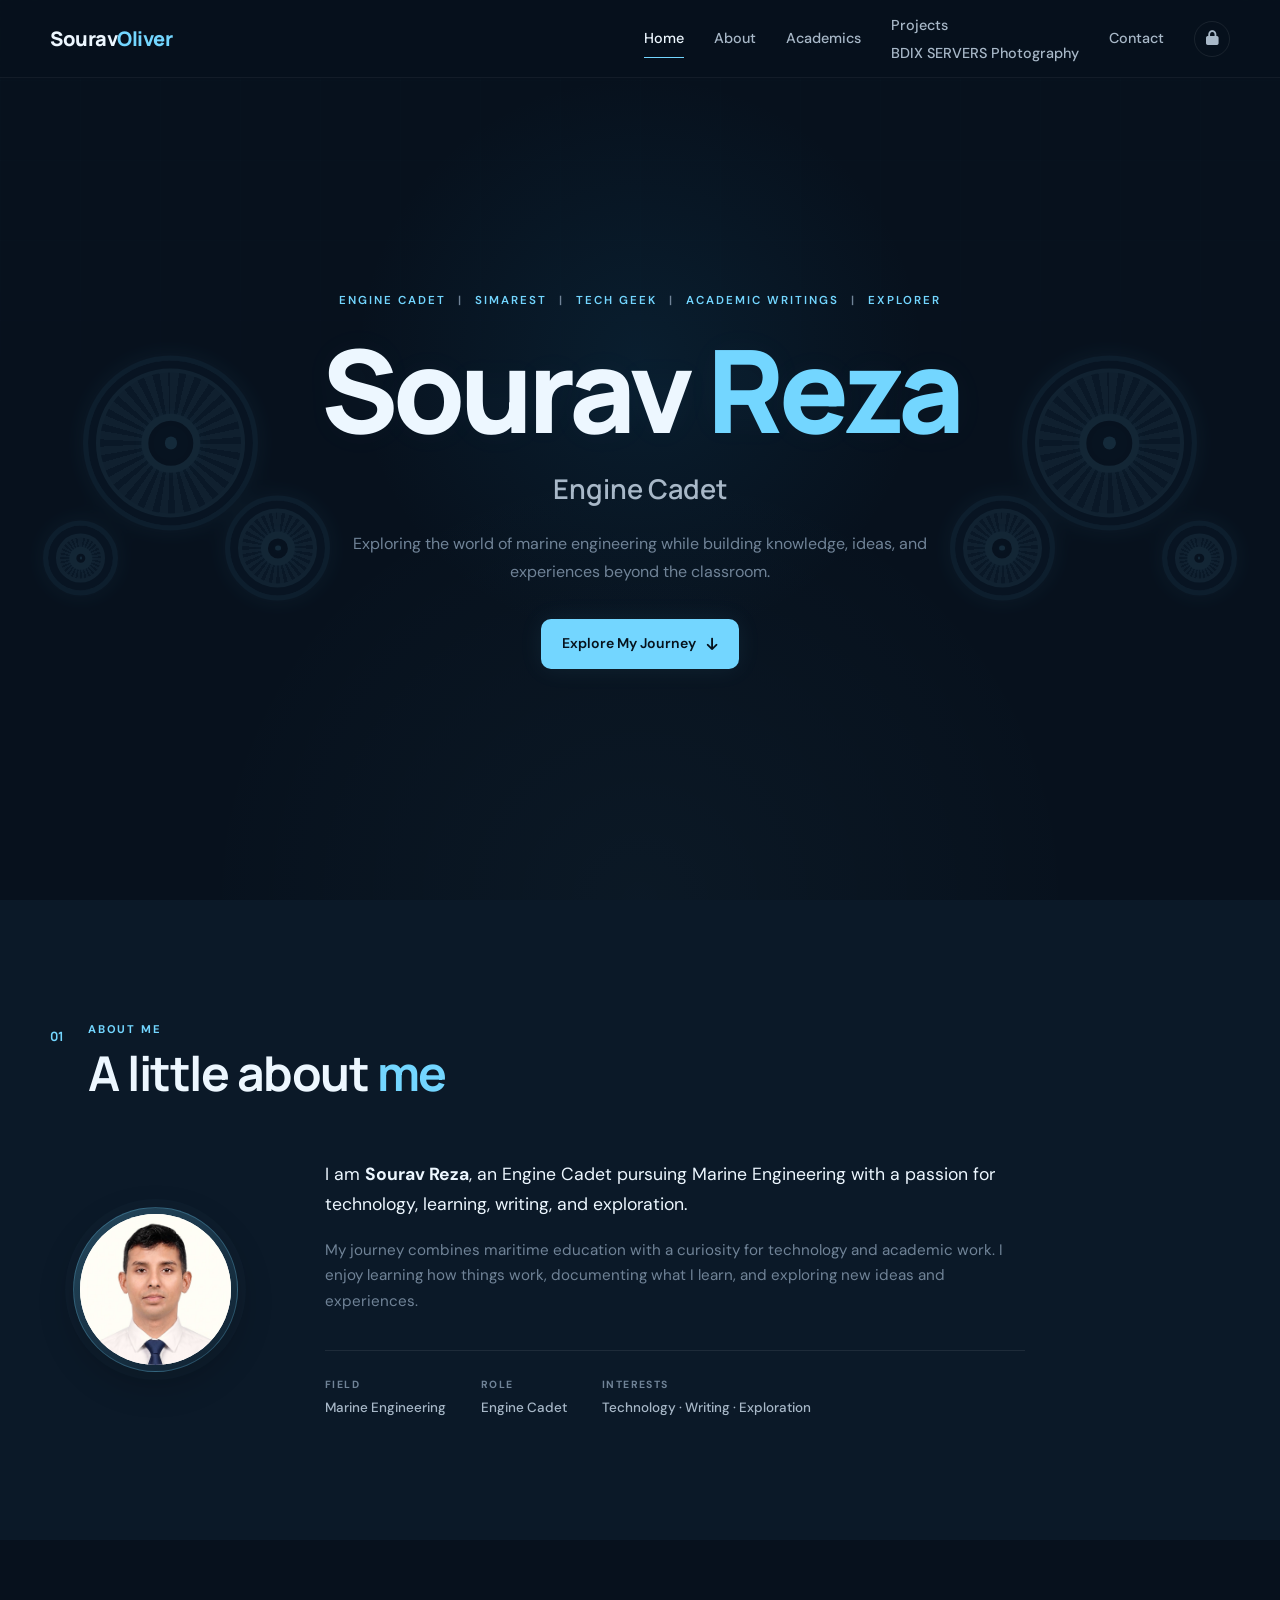
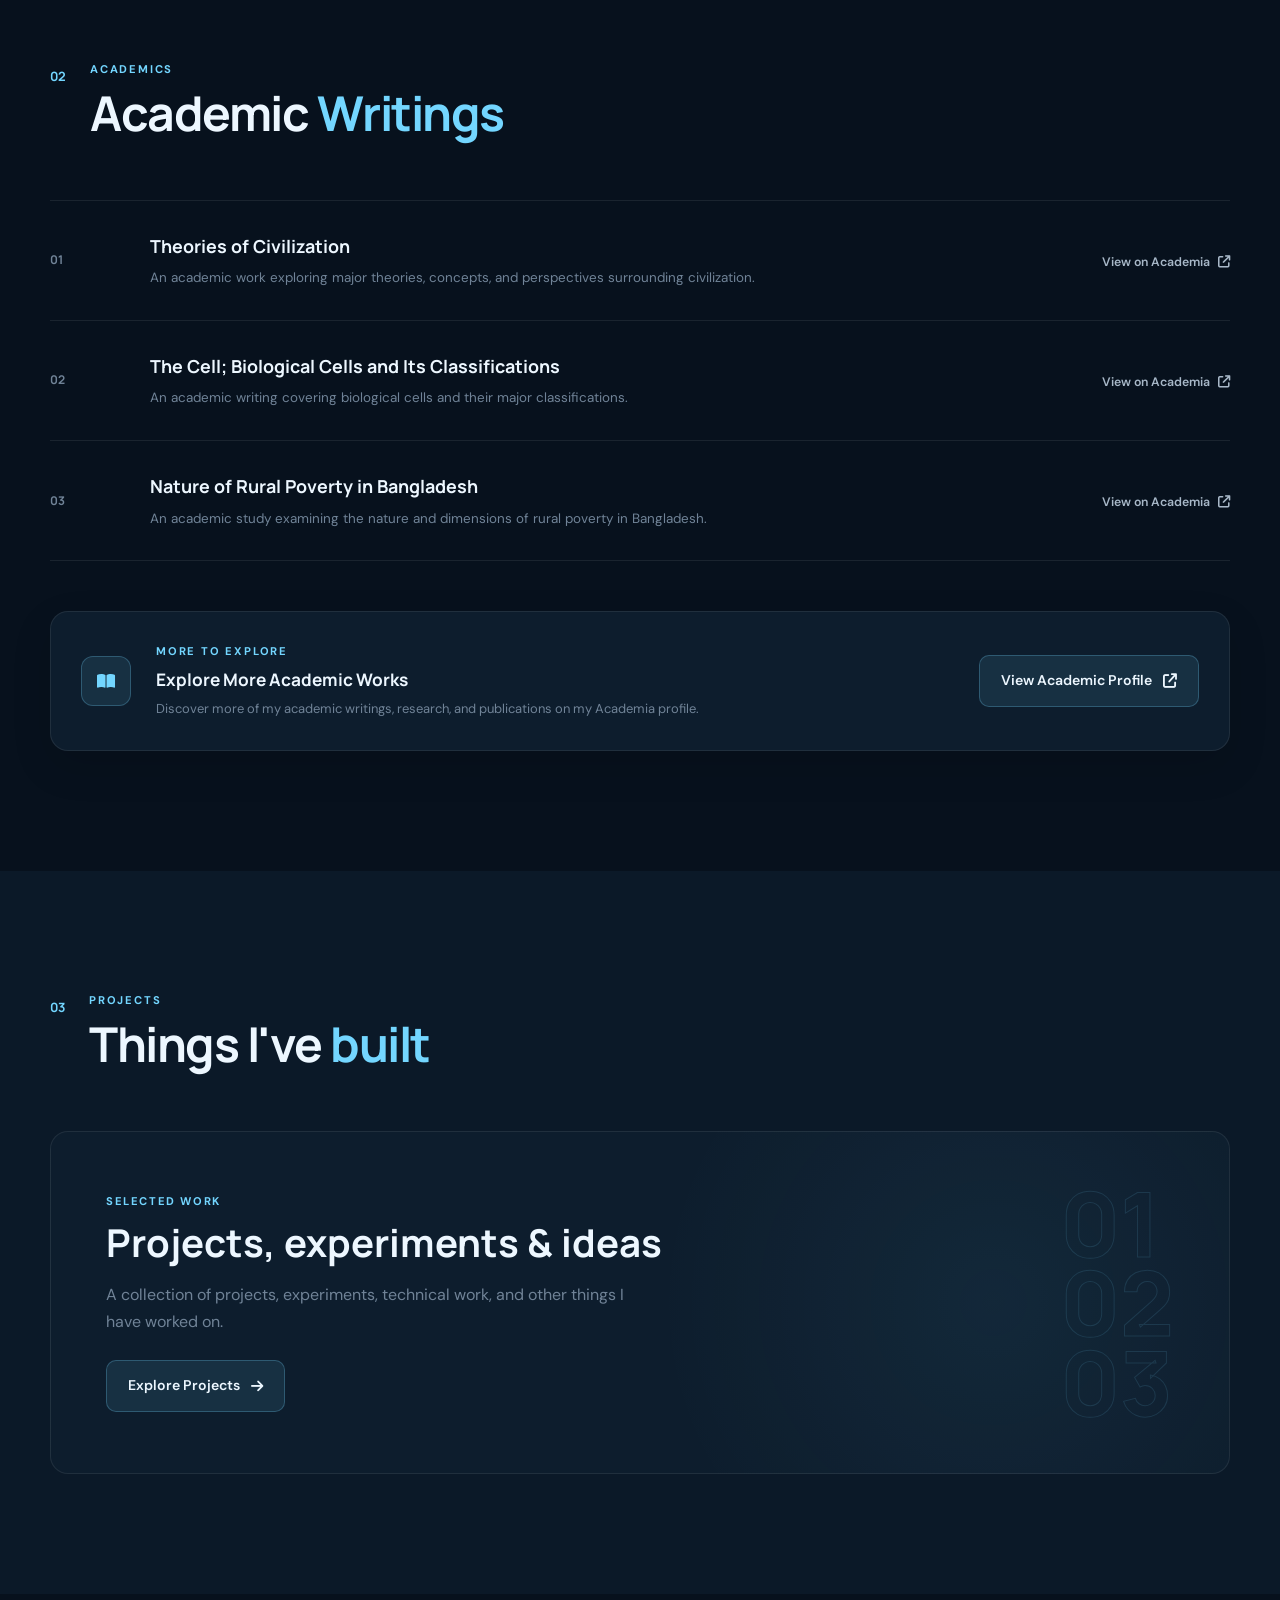
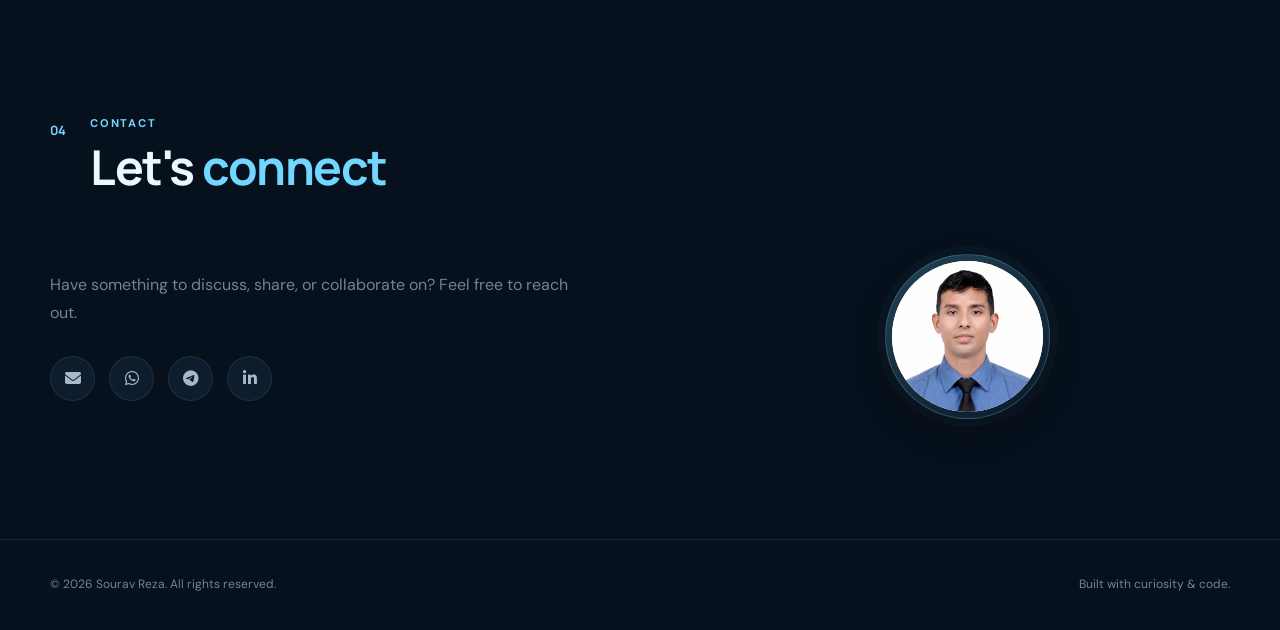
==== commit 5e66959a: "Update index.html" ====
--- a/index.html
+++ b/index.html
@@ -1,7 +1,10 @@
 <!DOCTYPE html>
 <html lang="en">
+
 <head>
+
     <meta charset="UTF-8">
+
     <meta name="viewport" content="width=device-width, initial-scale=1.0">
 
     <title>Sourav Reza | Engine Cadet</title>
@@ -9,7 +12,7 @@
     <meta name="description"
           content="Sourav Reza — Engine Cadet, Tech Geek, Academic Writer and Explorer.">
 
-    <!-- Fonts -->
+    <!-- Google Fonts -->
     <link rel="preconnect" href="https://fonts.googleapis.com">
     <link rel="preconnect" href="https://fonts.gstatic.com" crossorigin>
 
@@ -20,35 +23,83 @@
     <link rel="stylesheet"
           href="https://cdnjs.cloudflare.com/ajax/libs/font-awesome/6.5.2/css/all.min.css">
 
-    <!-- CSS -->
+    <!-- Main CSS -->
     <link rel="stylesheet" href="style.css">
+
 </head>
 
+
 <body>
 
+
 <!-- =====================================================
-     NAVBAR
+     NAVIGATION
 ===================================================== -->
 
 <header class="navbar">
 
     <div class="nav-container">
 
+
+        <!-- Logo -->
+
         <a href="#home" class="logo">
+
             Sourav<span>Oliver</span>
+
         </a>
 
+
+        <!-- Navigation -->
+
         <nav class="nav-links">
 
-            <a href="#home" class="active">Home</a>
-
-            <a href="#about">About</a>
-
-            <a href="#academics">Academics</a>
-
-            <a href="projects.html">Projects</a>
-
-            <a href="#contact">Contact</a>
+            <a href="#home" class="active">
+                Home
+            </a>
+
+
+            <a href="#about">
+                About
+            </a>
+
+
+            <a href="#academics">
+                Academics
+            </a>
+
+
+            <!-- PROJECTS DROPDOWN -->
+
+            <div class="projects-dropdown">
+
+                <a href="#projects" class="projects-main">
+                    Projects
+                </a>
+
+
+                <div class="projects-menu">
+
+                    <a href="bdix.html">
+                        BDIX SERVERS
+                    </a>
+
+
+                    <a href="photography.html">
+                        Photography
+                    </a>
+
+                </div>
+
+            </div>
+
+
+            <a href="#contact">
+                Contact
+            </a>
+
+
+            <!-- LOCK -->
 
             <a href="access.html"
                class="lock-link"
@@ -65,6 +116,7 @@
 </header>
 
 
+
 <!-- =====================================================
      HERO
 ===================================================== -->
@@ -73,7 +125,9 @@
 
 <section class="hero" id="home">
 
-    <!-- Decorative engine/gears -->
+
+    <!-- LEFT GEARS -->
+
     <div class="hero-gears hero-gears-left">
 
         <div class="gear gear-large">
@@ -91,42 +145,59 @@
     </div>
 
 
+    <!-- RIGHT GEARS -->
+
     <div class="hero-gears hero-gears-right">
 
-        <div class="gear gear-large reverse">
+        <div class="gear gear-large">
             <span></span>
         </div>
 
-        <div class="gear gear-small reverse">
+        <div class="gear gear-small">
             <span></span>
         </div>
 
-        <div class="gear gear-tiny reverse">
+        <div class="gear gear-tiny">
             <span></span>
         </div>
 
     </div>
 
 
+    <!-- HERO CONTENT -->
+
     <div class="hero-container">
 
         <div class="hero-content">
 
+
             <p class="eyebrow">
+
                 ENGINE CADET
+
                 <span>|</span>
+
                 SIMarEST
+
                 <span>|</span>
+
                 TECH GEEK
+
                 <span>|</span>
+
                 ACADEMIC WRITINGS
+
                 <span>|</span>
+
                 eXPLORER
+
             </p>
 
 
             <h1>
+
                 Sourav <span>Reza</span>
+
             </h1>
 
 
@@ -136,8 +207,11 @@
 
 
             <p class="hero-description">
-                Exploring the world of marine engineering while building
-                knowledge, ideas, and experiences beyond the classroom.
+
+                Exploring the world of marine engineering while
+                building knowledge, ideas, and experiences beyond
+                the classroom.
+
             </p>
 
 
@@ -149,11 +223,13 @@
 
             </a>
 
+
         </div>
 
     </div>
 
 </section>
+
 
 
 <!-- =====================================================
@@ -164,6 +240,9 @@
 
     <div class="section-container">
 
+
+        <!-- SECTION TITLE -->
+
         <div class="section-heading">
 
             <span class="section-number">
@@ -185,9 +264,12 @@
         </div>
 
 
+        <!-- ABOUT CONTENT -->
+
         <div class="about-content">
 
-            <!-- WHITE DRESS IMAGE -->
+
+            <!-- WHITE DRESS PHOTO -->
 
             <div class="about-image">
 
@@ -200,6 +282,8 @@
 
             </div>
 
+
+            <!-- ABOUT TEXT -->
 
             <div class="about-text">
 
@@ -217,12 +301,16 @@
                     My journey combines maritime education with a
                     curiosity for technology and academic work.
                     I enjoy learning how things work, documenting
-                    what I learn, and exploring new ideas and experiences.
-
-                </p>
-
+                    what I learn, and exploring new ideas and
+                    experiences.
+
+                </p>
+
+
+                <!-- DETAILS -->
 
                 <div class="about-details">
+
 
                     <div class="detail-item">
 
@@ -262,6 +350,7 @@
 
                     </div>
 
+
                 </div>
 
             </div>
@@ -271,6 +360,7 @@
     </div>
 
 </section>
+
 
 
 <!-- =====================================================
@@ -281,6 +371,9 @@
 
     <div class="section-container">
 
+
+        <!-- SECTION TITLE -->
+
         <div class="section-heading">
 
             <span class="section-number">
@@ -302,16 +395,19 @@
         </div>
 
 
+        <!-- ACADEMIC LIST -->
+
         <div class="academic-list">
 
 
-            <!-- ACADEMIC 01 -->
+            <!-- PAPER 01 -->
 
             <article class="academic-item">
 
                 <div class="academic-number">
                     01
                 </div>
+
 
                 <div class="academic-info">
 
@@ -320,11 +416,15 @@
                     </h3>
 
                     <p>
+
                         An academic work exploring major theories,
-                        concepts, and perspectives surrounding civilization.
+                        concepts, and perspectives surrounding
+                        civilization.
+
                     </p>
 
                 </div>
+
 
                 <div class="academic-action">
 
@@ -343,13 +443,15 @@
             </article>
 
 
-            <!-- ACADEMIC 02 -->
+
+            <!-- PAPER 02 -->
 
             <article class="academic-item">
 
                 <div class="academic-number">
                     02
                 </div>
+
 
                 <div class="academic-info">
 
@@ -358,11 +460,14 @@
                     </h3>
 
                     <p>
+
                         An academic writing covering biological cells
                         and their major classifications.
+
                     </p>
 
                 </div>
+
 
                 <div class="academic-action">
 
@@ -381,13 +486,15 @@
             </article>
 
 
-            <!-- ACADEMIC 03 -->
+
+            <!-- PAPER 03 -->
 
             <article class="academic-item">
 
                 <div class="academic-number">
                     03
                 </div>
+
 
                 <div class="academic-info">
 
@@ -396,11 +503,14 @@
                     </h3>
 
                     <p>
+
                         An academic study examining the nature and
                         dimensions of rural poverty in Bangladesh.
+
                     </p>
 
                 </div>
+
 
                 <div class="academic-action">
 
@@ -421,9 +531,11 @@
         </div>
 
 
+
         <!-- MORE ACADEMIC WORK -->
 
         <div class="academic-more">
+
 
             <div class="more-icon">
 
@@ -437,14 +549,18 @@
                 <p class="section-label">
                     MORE TO EXPLORE
                 </p>
+
 
                 <h3>
                     Explore More Academic Works
                 </h3>
 
+
                 <p>
-                    Discover more of my academic writings, research,
-                    and publications on my Academia profile.
+
+                    Discover more of my academic writings,
+                    research, and publications on my Academia profile.
+
                 </p>
 
             </div>
@@ -468,6 +584,7 @@
 </section>
 
 
+
 <!-- =====================================================
      PROJECTS
 ===================================================== -->
@@ -476,6 +593,9 @@
 
     <div class="section-container">
 
+
+        <!-- SECTION TITLE -->
+
         <div class="section-heading">
 
             <span class="section-number">
@@ -497,24 +617,33 @@
         </div>
 
 
+        <!-- PROJECT PREVIEW -->
+
         <div class="projects-preview">
+
 
             <div class="project-preview-text">
 
                 <p class="project-tag">
                     SELECTED WORK
                 </p>
+
 
                 <h3>
                     Projects, experiments & ideas
                 </h3>
 
+
                 <p>
-                    A collection of projects, experiments, technical
-                    work, and other things I have worked on.
-                </p>
-
-                <a href="projects.html"
+
+                    A collection of projects, experiments,
+                    technical work, and other things I have
+                    worked on.
+
+                </p>
+
+
+                <a href="bdix.html"
                    class="secondary-button">
 
                     Explore Projects
@@ -526,11 +655,21 @@
             </div>
 
 
+            <!-- DECORATION -->
+
             <div class="project-decoration">
 
-                <span>01</span>
-                <span>02</span>
-                <span>03</span>
+                <span>
+                    01
+                </span>
+
+                <span>
+                    02
+                </span>
+
+                <span>
+                    03
+                </span>
 
             </div>
 
@@ -539,6 +678,7 @@
     </div>
 
 </section>
+
 
 
 <!-- =====================================================
@@ -549,6 +689,9 @@
 
     <div class="section-container">
 
+
+        <!-- SECTION TITLE -->
+
         <div class="section-heading">
 
             <span class="section-number">
@@ -570,15 +713,19 @@
         </div>
 
 
+        <!-- CONTACT -->
+
         <div class="contact-content">
 
 
+            <!-- CONTACT TEXT -->
+
             <div class="contact-text">
 
                 <p class="contact-intro">
 
-                    Have something to discuss, share, or collaborate
-                    on? Feel free to reach out.
+                    Have something to discuss, share, or
+                    collaborate on? Feel free to reach out.
 
                 </p>
 
@@ -586,6 +733,9 @@
                 <!-- ICONS ONLY -->
 
                 <div class="social-links">
+
+
+                    <!-- EMAIL -->
 
                     <a href="mailto:rezasourav07@gmail.com"
                        aria-label="Email">
@@ -594,6 +744,8 @@
 
                     </a>
 
+
+                    <!-- WHATSAPP -->
 
                     <a href="https://wa.me/8801754745679"
                        target="_blank"
@@ -605,6 +757,8 @@
                     </a>
 
 
+                    <!-- TELEGRAM -->
+
                     <a href="https://t.me/Mr_R3Z4"
                        target="_blank"
                        rel="noopener"
@@ -615,6 +769,8 @@
                     </a>
 
 
+                    <!-- LINKEDIN -->
+
                     <a href="https://www.linkedin.com/in/mrr3z4/"
                        target="_blank"
                        rel="noopener"
@@ -629,7 +785,7 @@
             </div>
 
 
-            <!-- BLUE IMAGE -->
+            <!-- BLUE SHIRT PHOTO -->
 
             <div class="contact-image">
 
@@ -649,6 +805,7 @@
 </section>
 
 </main>
+
 
 
 <!-- =====================================================
@@ -663,6 +820,7 @@
             © 2026 Sourav Reza. All rights reserved.
         </p>
 
+
         <p class="footer-note">
             Built with curiosity & code.
         </p>
@@ -671,5 +829,7 @@
 
 </footer>
 
+
 </body>
+
 </html>
--- a/style.css
+++ b/style.css
@@ -3,6 +3,7 @@
 ========================================================= */
 
 :root {
+
     --bg: #07111d;
     --bg-soft: #0b1928;
     --bg-card: #0d1d2d;
@@ -12,14 +13,17 @@
     --text-muted: #708397;
 
     --accent: #73d6ff;
+    --accent-bright: #12bfff;
+
     --accent-soft: rgba(115, 214, 255, 0.10);
-    --accent-border: rgba(115, 214, 255, 0.22);
+    --accent-border: rgba(115, 214, 255, 0.25);
 
     --border: rgba(255, 255, 255, 0.08);
 
     --max-width: 1180px;
 
     --radius: 18px;
+
     --transition: 0.3s ease;
 }
 
@@ -39,7 +43,9 @@
 }
 
 body {
+
     background: var(--bg);
+
     color: var(--text);
 
     font-family: "DM Sans", sans-serif;
@@ -59,17 +65,13 @@
     max-width: 100%;
 }
 
-button,
-a {
-    -webkit-tap-highlight-color: transparent;
-}
-
 
 /* =========================================================
    NAVBAR
 ========================================================= */
 
 .navbar {
+
     position: fixed;
 
     top: 0;
@@ -77,6 +79,8 @@
 
     width: 100%;
 
+    height: 78px;
+
     z-index: 1000;
 
     background: rgba(7, 17, 29, 0.78);
@@ -88,12 +92,16 @@
 }
 
 .nav-container {
-    width: min(var(--max-width), calc(100% - 48px));
+
+    width: min(
+        var(--max-width),
+        calc(100% - 48px)
+    );
+
+    height: 100%;
 
     margin: auto;
 
-    height: 78px;
-
     display: flex;
 
     align-items: center;
@@ -105,6 +113,7 @@
 /* Logo */
 
 .logo {
+
     font-family: "Manrope", sans-serif;
 
     font-size: 1.25rem;
@@ -122,6 +131,7 @@
 /* Navigation */
 
 .nav-links {
+
     display: flex;
 
     align-items: center;
@@ -130,6 +140,7 @@
 }
 
 .nav-links a {
+
     position: relative;
 
     color: var(--text-soft);
@@ -146,15 +157,21 @@
     color: var(--text);
 }
 
-.nav-links a::after {
+
+/* Underline */
+
+.nav-links a:not(.lock-link)::after {
+
     content: "";
 
     position: absolute;
 
     left: 0;
+
     bottom: -7px;
 
     width: 0;
+
     height: 1px;
 
     background: var(--accent);
@@ -162,17 +179,19 @@
     transition: width var(--transition);
 }
 
-.nav-links a:hover::after,
+.nav-links a:not(.lock-link):hover::after,
 .nav-links a.active::after {
+
     width: 100%;
 }
 
 
 /* Lock */
 
-.nav-links .lock-link {
-    width: 35px;
-    height: 35px;
+.lock-link {
+
+    width: 36px;
+    height: 36px;
 
     display: flex;
 
@@ -184,16 +203,13 @@
     border-radius: 50%;
 
     transition:
+        color var(--transition),
         background var(--transition),
-        border-color var(--transition),
-        color var(--transition);
-}
-
-.nav-links .lock-link::after {
-    display: none;
-}
-
-.nav-links .lock-link:hover {
+        border-color var(--transition);
+}
+
+.lock-link:hover {
+
     color: var(--accent);
 
     background: var(--accent-soft);
@@ -207,73 +223,350 @@
 ========================================================= */
 
 .hero {
+
     min-height: 100vh;
 
+    position: relative;
+
     display: flex;
 
     align-items: center;
 
+    justify-content: center;
+
+    overflow: hidden;
+
+    background:
+
+        radial-gradient(
+            circle at 50% 40%,
+            rgba(25, 117, 166, 0.13),
+            transparent 34%
+        ),
+
+        radial-gradient(
+            circle at 50% 100%,
+            rgba(115, 214, 255, 0.04),
+            transparent 40%
+        ),
+
+        var(--bg);
+}
+
+
+/* Subtle engineering grid */
+
+.hero::before {
+
+    content: "";
+
+    position: absolute;
+
+    inset: 0;
+
+    opacity: 0.13;
+
+    background-image:
+
+        linear-gradient(
+            rgba(115, 214, 255, 0.07) 1px,
+            transparent 1px
+        ),
+
+        linear-gradient(
+            90deg,
+            rgba(115, 214, 255, 0.07) 1px,
+            transparent 1px
+        );
+
+    background-size: 80px 80px;
+
+    mask-image: linear-gradient(
+        to bottom,
+        black,
+        transparent 75%
+    );
+
+    pointer-events: none;
+}
+
+
+/* Hero container */
+
+.hero-container {
+
+    width: min(
+        var(--max-width),
+        calc(100% - 48px)
+    );
+
+    margin: auto;
+
     position: relative;
 
+    z-index: 5;
+
+    text-align: center;
+}
+
+.hero-content {
+
+    max-width: 900px;
+
+    margin: auto;
+
+    padding-top: 60px;
+}
+
+
+/* =========================================================
+   HERO GEARS
+========================================================= */
+
+.hero-gears {
+
+    position: absolute;
+
+    top: 50%;
+
+    width: 310px;
+
+    height: 310px;
+
+    transform: translateY(-45%);
+
+    opacity: 0.30;
+
+    filter:
+        drop-shadow(0 0 12px rgba(115, 214, 255, 0.12));
+
+    z-index: 2;
+
+    pointer-events: none;
+}
+
+.hero-gears-left {
+    left: 3%;
+}
+
+.hero-gears-right {
+    right: 3%;
+}
+
+
+/* Gear */
+
+.gear {
+
+    position: absolute;
+
+    border-radius: 50%;
+
     background:
-        radial-gradient(
-            circle at 75% 35%,
-            rgba(115, 214, 255, 0.08),
-            transparent 30%
-        ),
-        var(--bg);
-}
-
-.hero-container {
-    width: min(var(--max-width), calc(100% - 48px));
-
-    margin: auto;
-}
-
-.hero-content {
-    max-width: 850px;
-
-    padding-top: 70px;
-}
-
-
-/* Eyebrow */
+
+        repeating-conic-gradient(
+            from 0deg,
+            #25445b 0deg 7deg,
+            #112b40 7deg 13deg
+        );
+
+    border: 5px solid #1d3c52;
+
+    box-shadow:
+
+        inset 0 0 0 8px #0b1e30,
+
+        inset 0 0 0 12px #294b61,
+
+        0 0 25px rgba(115, 214, 255, 0.07);
+
+    animation: rotateGear 18s linear infinite;
+}
+
+
+/* Gear center */
+
+.gear span {
+
+    position: absolute;
+
+    left: 50%;
+    top: 50%;
+
+    width: 36%;
+
+    height: 36%;
+
+    transform: translate(-50%, -50%);
+
+    border-radius: 50%;
+
+    background: #091827;
+
+    border: 7px solid #31566d;
+
+    box-shadow:
+
+        inset 0 0 0 5px #0a1725,
+
+        0 0 8px rgba(115, 214, 255, 0.1);
+}
+
+
+/* Center hole */
+
+.gear span::after {
+
+    content: "";
+
+    position: absolute;
+
+    left: 50%;
+    top: 50%;
+
+    width: 28%;
+
+    height: 28%;
+
+    transform: translate(-50%, -50%);
+
+    border-radius: 50%;
+
+    background: var(--accent);
+
+    opacity: 0.4;
+}
+
+
+/* Large */
+
+.gear-large {
+
+    width: 175px;
+    height: 175px;
+
+    left: 45px;
+    top: 45px;
+}
+
+
+/* Small */
+
+.gear-small {
+
+    width: 105px;
+    height: 105px;
+
+    right: 18px;
+    bottom: 20px;
+
+    animation-duration: 11s;
+    animation-direction: reverse;
+}
+
+
+/* Tiny */
+
+.gear-tiny {
+
+    width: 75px;
+    height: 75px;
+
+    left: 5px;
+    bottom: 25px;
+
+    animation-duration: 8s;
+}
+
+
+/* Right gears */
+
+.hero-gears-right .gear-large {
+    left: auto;
+    right: 45px;
+}
+
+.hero-gears-right .gear-small {
+    right: auto;
+    left: 18px;
+}
+
+.hero-gears-right .gear-tiny {
+    left: auto;
+    right: 5px;
+}
+
+
+/* Rotation */
+
+.reverse {
+    animation-direction: reverse;
+}
+
+@keyframes rotateGear {
+
+    from {
+        transform: rotate(0deg);
+    }
+
+    to {
+        transform: rotate(360deg);
+    }
+
+}
+
+
+/* =========================================================
+   HERO TEXT
+========================================================= */
 
 .eyebrow {
-    margin-bottom: 25px;
+
+    margin-bottom: 24px;
 
     color: var(--accent);
 
-    font-size: 0.76rem;
+    font-size: 0.72rem;
 
     font-weight: 600;
 
-    letter-spacing: 1.6px;
+    letter-spacing: 2px;
 
     text-transform: uppercase;
 }
 
 .eyebrow span {
+
     color: var(--text-muted);
 
-    margin: 0 6px;
-}
-
-
-/* Hero title */
+    margin: 0 7px;
+}
+
+
+/* Main name */
 
 .hero h1 {
+
+    position: relative;
+
     font-family: "Manrope", sans-serif;
 
-    font-size: clamp(3.5rem, 8vw, 7rem);
-
-    line-height: 0.98;
-
-    letter-spacing: -4px;
+    font-size: clamp(
+        4rem,
+        9vw,
+        7.5rem
+    );
+
+    line-height: 0.95;
+
+    letter-spacing: -5px;
 
     font-weight: 800;
 
-    margin-bottom: 18px;
+    margin-bottom: 22px;
+
+    text-shadow:
+        0 0 35px rgba(115, 214, 255, 0.04);
 }
 
 .hero h1 span {
@@ -284,28 +577,34 @@
 /* Role */
 
 .hero h2 {
+
     font-family: "Manrope", sans-serif;
 
-    font-size: clamp(1.3rem, 2vw, 1.7rem);
+    font-size: clamp(
+        1.3rem,
+        2.2vw,
+        1.7rem
+    );
 
     font-weight: 600;
 
     color: var(--text-soft);
 
-    margin-bottom: 20px;
+    margin-bottom: 18px;
 }
 
 
 /* Description */
 
 .hero-description {
-    max-width: 600px;
+
+    max-width: 610px;
+
+    margin: 0 auto 34px;
 
     color: var(--text-muted);
 
-    font-size: 1.02rem;
-
-    margin-bottom: 35px;
+    font-size: 1rem;
 }
 
 
@@ -315,17 +614,18 @@
 
 .primary-button,
 .secondary-button {
+
     display: inline-flex;
 
     align-items: center;
 
-    gap: 12px;
-
-    padding: 13px 20px;
+    gap: 11px;
+
+    padding: 13px 21px;
 
     border-radius: 10px;
 
-    font-size: 0.9rem;
+    font-size: 0.88rem;
 
     font-weight: 600;
 
@@ -336,19 +636,27 @@
         color var(--transition);
 }
 
+
 .primary-button {
+
     color: #06121c;
 
     background: var(--accent);
+
+    box-shadow:
+        0 0 25px rgba(115, 214, 255, 0.08);
 }
 
 .primary-button:hover {
+
     transform: translateY(-3px);
 
     background: #9ce3ff;
 }
 
+
 .secondary-button {
+
     color: var(--text);
 
     border: 1px solid var(--accent-border);
@@ -357,6 +665,7 @@
 }
 
 .secondary-button:hover {
+
     transform: translateY(-3px);
 
     color: var(--accent);
@@ -366,7 +675,7 @@
 
 
 /* =========================================================
-   GENERAL SECTIONS
+   SECTIONS
 ========================================================= */
 
 .section {
@@ -374,7 +683,11 @@
 }
 
 .section-container {
-    width: min(var(--max-width), calc(100% - 48px));
+
+    width: min(
+        var(--max-width),
+        calc(100% - 48px)
+    );
 
     margin: auto;
 }
@@ -383,6 +696,7 @@
 /* Section heading */
 
 .section-heading {
+
     display: flex;
 
     align-items: flex-start;
@@ -393,6 +707,7 @@
 }
 
 .section-number {
+
     color: var(--accent);
 
     font-family: "Manrope", sans-serif;
@@ -405,6 +720,7 @@
 }
 
 .section-label {
+
     color: var(--accent);
 
     font-size: 0.7rem;
@@ -417,9 +733,14 @@
 }
 
 .section-heading h2 {
+
     font-family: "Manrope", sans-serif;
 
-    font-size: clamp(2rem, 4vw, 3rem);
+    font-size: clamp(
+        2rem,
+        4vw,
+        3rem
+    );
 
     line-height: 1.1;
 
@@ -440,9 +761,10 @@
 }
 
 .about-content {
+
     display: grid;
 
-    grid-template-columns: 190px 1fr;
+    grid-template-columns: 210px 1fr;
 
     gap: 65px;
 
@@ -452,28 +774,65 @@
 }
 
 
-/* Profile image */
+/* Portrait wrapper */
+
+.portrait-frame {
+
+    width: 165px;
+    height: 165px;
+
+    padding: 6px;
+
+    border-radius: 50%;
+
+    background:
+        linear-gradient(
+            145deg,
+            rgba(115, 214, 255, 0.25),
+            rgba(115, 214, 255, 0.04)
+        );
+
+    border: 1px solid var(--accent-border);
+
+    box-shadow:
+        0 0 0 8px rgba(115, 214, 255, 0.025),
+        0 12px 35px rgba(0, 0, 0, 0.22);
+
+    overflow: hidden;
+}
+
+
+/* Image itself */
+
+.portrait-frame img {
+
+    width: 100%;
+    height: 100%;
+
+    display: block;
+
+    border-radius: 50%;
+
+    /*
+       Cover fills the circular frame completely.
+       No black/dark empty corners.
+    */
+
+    object-fit: cover;
+
+    object-position: center top;
+
+    background: #ffffff;
+}
+
+
+/* About image */
 
 .about-image {
+
     display: flex;
 
     justify-content: center;
-}
-
-.about-image img {
-    width: 155px;
-    height: 155px;
-
-    border-radius: 50%;
-
-    border: 1px solid var(--accent-border);
-
-    object-fit: contain;
-
-    background: var(--bg);
-
-    box-shadow:
-        0 0 0 8px rgba(115, 214, 255, 0.035);
 }
 
 
@@ -484,23 +843,26 @@
 }
 
 .intro-text {
+
     color: var(--text);
 
-    font-size: 1.15rem;
+    font-size: 1.1rem;
 
     margin-bottom: 18px;
 }
 
 .about-text > p:not(.intro-text) {
+
     color: var(--text-muted);
 
-    font-size: 0.96rem;
+    font-size: 0.95rem;
 }
 
 
 /* Details */
 
 .about-details {
+
     display: flex;
 
     flex-wrap: wrap;
@@ -515,6 +877,7 @@
 }
 
 .detail-item {
+
     display: flex;
 
     flex-direction: column;
@@ -523,6 +886,7 @@
 }
 
 .detail-item span {
+
     color: var(--text-muted);
 
     font-size: 0.65rem;
@@ -533,9 +897,10 @@
 }
 
 .detail-item strong {
+
     color: var(--text-soft);
 
-    font-size: 0.85rem;
+    font-size: 0.84rem;
 
     font-weight: 500;
 }
@@ -550,13 +915,15 @@
 }
 
 .academic-list {
+
     border-top: 1px solid var(--border);
 }
 
 
-/* Academic item */
+/* Academic row */
 
 .academic-item {
+
     display: grid;
 
     grid-template-columns: 70px 1fr auto;
@@ -569,18 +936,28 @@
 
     border-bottom: 1px solid var(--border);
 
-    transition: padding var(--transition);
+    transition:
+        padding var(--transition),
+        background var(--transition);
 }
 
 .academic-item:hover {
+
     padding-left: 10px;
     padding-right: 10px;
-}
-
-
-/* Number */
+
+    background:
+        linear-gradient(
+            90deg,
+            transparent,
+            rgba(115, 214, 255, 0.025),
+            transparent
+        );
+}
+
 
 .academic-number {
+
     color: var(--text-muted);
 
     font-family: "Manrope", sans-serif;
@@ -591,12 +968,11 @@
 }
 
 
-/* Academic title */
-
 .academic-info h3 {
+
     font-family: "Manrope", sans-serif;
 
-    font-size: 1.15rem;
+    font-size: 1.12rem;
 
     font-weight: 700;
 
@@ -610,17 +986,17 @@
 }
 
 .academic-info p {
+
     color: var(--text-muted);
 
-    font-size: 0.85rem;
+    font-size: 0.84rem;
 
     max-width: 650px;
 }
 
 
-/* Academic action */
-
 .academic-action a {
+
     display: inline-flex;
 
     align-items: center;
@@ -629,7 +1005,7 @@
 
     color: var(--text-soft);
 
-    font-size: 0.78rem;
+    font-size: 0.77rem;
 
     font-weight: 600;
 
@@ -643,9 +1019,12 @@
 }
 
 
-/* More academics */
+/* =========================================================
+   MORE ACADEMICS
+========================================================= */
 
 .academic-more {
+
     display: flex;
 
     align-items: center;
@@ -661,9 +1040,14 @@
     border-radius: var(--radius);
 
     background: var(--bg-card);
-}
+
+    box-shadow:
+        0 15px 40px rgba(0, 0, 0, 0.12);
+}
+
 
 .more-icon {
+
     width: 50px;
     height: 50px;
 
@@ -683,6 +1067,7 @@
     border-radius: 12px;
 }
 
+
 .more-content {
     flex: 1;
 }
@@ -692,17 +1077,19 @@
 }
 
 .more-content h3 {
+
     font-family: "Manrope", sans-serif;
 
-    font-size: 1.1rem;
+    font-size: 1.08rem;
 
     margin-bottom: 3px;
 }
 
 .more-content > p:last-child {
+
     color: var(--text-muted);
 
-    font-size: 0.82rem;
+    font-size: 0.81rem;
 }
 
 
@@ -714,7 +1101,9 @@
     background: var(--bg-soft);
 }
 
+
 .projects-preview {
+
     min-height: 300px;
 
     display: flex;
@@ -732,19 +1121,24 @@
     border-radius: var(--radius);
 
     background:
+
         radial-gradient(
             circle at 80% 50%,
             rgba(115, 214, 255, 0.06),
             transparent 35%
         ),
+
         var(--bg-card);
 }
+
 
 .project-preview-text {
     max-width: 650px;
 }
 
+
 .project-tag {
+
     color: var(--accent);
 
     font-size: 0.7rem;
@@ -756,17 +1150,25 @@
     margin-bottom: 10px;
 }
 
+
 .project-preview-text h3 {
+
     font-family: "Manrope", sans-serif;
 
-    font-size: clamp(1.7rem, 3vw, 2.5rem);
+    font-size: clamp(
+        1.7rem,
+        3vw,
+        2.5rem
+    );
 
     line-height: 1.15;
 
     margin-bottom: 15px;
 }
 
+
 .project-preview-text > p:not(.project-tag) {
+
     color: var(--text-muted);
 
     max-width: 550px;
@@ -778,6 +1180,7 @@
 /* Project decoration */
 
 .project-decoration {
+
     display: flex;
 
     flex-direction: column;
@@ -788,9 +1191,14 @@
 }
 
 .project-decoration span {
+
     font-family: "Manrope", sans-serif;
 
-    font-size: clamp(3rem, 7vw, 6rem);
+    font-size: clamp(
+        3rem,
+        7vw,
+        6rem
+    );
 
     font-weight: 800;
 
@@ -798,7 +1206,8 @@
 
     color: transparent;
 
-    -webkit-text-stroke: 1px var(--accent-border);
+    -webkit-text-stroke:
+        1px var(--accent-border);
 }
 
 
@@ -810,7 +1219,9 @@
     background: var(--bg);
 }
 
+
 .contact-content {
+
     display: flex;
 
     align-items: center;
@@ -821,12 +1232,15 @@
 
     max-width: 1000px;
 }
+
 
 .contact-text {
     flex: 1;
 }
 
+
 .contact-intro {
+
     color: var(--text-muted);
 
     font-size: 1rem;
@@ -840,6 +1254,7 @@
 /* Social icons */
 
 .social-links {
+
     display: flex;
 
     align-items: center;
@@ -847,7 +1262,9 @@
     gap: 14px;
 }
 
+
 .social-links a {
+
     width: 45px;
     height: 45px;
 
@@ -873,7 +1290,9 @@
         transform var(--transition);
 }
 
+
 .social-links a:hover {
+
     color: var(--accent);
 
     border-color: var(--accent-border);
@@ -884,26 +1303,10 @@
 }
 
 
-/* Contact image */
+/* Contact portrait */
 
 .contact-image {
     flex-shrink: 0;
-}
-
-.contact-image img {
-    width: 155px;
-    height: 155px;
-
-    border-radius: 50%;
-
-    border: 1px solid var(--accent-border);
-
-    object-fit: contain;
-
-    background: var(--bg-soft);
-
-    box-shadow:
-        0 0 0 8px rgba(115, 214, 255, 0.035);
 }
 
 
@@ -912,13 +1315,19 @@
 ========================================================= */
 
 .footer {
+
     border-top: 1px solid var(--border);
 
     background: var(--bg);
 }
 
+
 .footer-container {
-    width: min(var(--max-width), calc(100% - 48px));
+
+    width: min(
+        var(--max-width),
+        calc(100% - 48px)
+    );
 
     min-height: 90px;
 
@@ -933,86 +1342,162 @@
     gap: 20px;
 }
 
+
 .footer p {
+
     color: var(--text-muted);
 
     font-size: 0.75rem;
 }
 
-.footer-note {
-    color: var(--text-muted);
-}
-
 
 /* =========================================================
-   RESPONSIVE — TABLET
+   TABLET
 ========================================================= */
 
-@media (max-width: 850px) {
+@media (max-width: 1000px) {
+
+    .hero-gears {
+
+        opacity: 0.18;
+
+        transform:
+            translateY(-45%)
+            scale(0.8);
+    }
+
+    .hero-gears-left {
+        left: -4%;
+    }
+
+    .hero-gears-right {
+        right: -4%;
+    }
+
+    .about-content {
+
+        grid-template-columns: 170px 1fr;
+
+        gap: 45px;
+    }
+
+}
+
+
+/* =========================================================
+   MOBILE
+========================================================= */
+
+@media (max-width: 700px) {
+
+    /* Navbar */
+
+    .navbar {
+        height: 70px;
+    }
+
+    .nav-container {
+
+        width: calc(100% - 30px);
+    }
+
+    .logo {
+        font-size: 1rem;
+    }
 
     .nav-links {
-        gap: 18px;
+        gap: 12px;
     }
 
     .nav-links a {
-        font-size: 0.8rem;
-    }
-
-
-    .about-content {
-        grid-template-columns: 150px 1fr;
-
-        gap: 40px;
-    }
-
-
-    .academic-item {
-        grid-template-columns: 50px 1fr;
-
-        gap: 20px;
-    }
-
-    .academic-action {
-        grid-column: 2;
-    }
-
-
-    .projects-preview {
-        padding: 40px;
-    }
-
-}
-
-
-/* =========================================================
-   RESPONSIVE — MOBILE
-========================================================= */
-
-@media (max-width: 650px) {
-
-    /* Navbar */
-
-    .nav-container {
-        width: min(var(--max-width), calc(100% - 30px));
-
-        height: 70px;
-    }
-
-    .logo {
-        font-size: 1.05rem;
-    }
-
-    .nav-links {
-        gap: 13px;
-    }
-
-    .nav-links a {
-        font-size: 0.7rem;
-    }
-
-    .nav-links .lock-link {
-        width: 30px;
-        height: 30px;
+        font-size: 0.68rem;
+    }
+
+    .lock-link {
+        width: 31px;
+        height: 31px;
+    }
+
+
+    /* Hero */
+
+    .hero {
+        min-height: 100vh;
+    }
+
+    .hero-container {
+
+        width: calc(100% - 30px);
+    }
+
+    .hero-content {
+        padding-top: 50px;
+    }
+
+
+    /*
+       Hide large gears on small screens
+       so they don't interfere with the name.
+    */
+
+    .hero-gears {
+        opacity: 0.12;
+
+        transform:
+            translateY(-45%)
+            scale(0.55);
+    }
+
+    .hero-gears-left {
+        left: -120px;
+    }
+
+    .hero-gears-right {
+        right: -120px;
+    }
+
+
+    .eyebrow {
+
+        max-width: 340px;
+
+        margin-left: auto;
+        margin-right: auto;
+
+        font-size: 0.58rem;
+
+        line-height: 2;
+
+        letter-spacing: 1px;
+    }
+
+    .eyebrow span {
+        margin: 0 3px;
+    }
+
+
+    .hero h1 {
+
+        font-size: clamp(
+            3rem,
+            15vw,
+            4.8rem
+        );
+
+        letter-spacing: -3px;
+    }
+
+
+    .hero h2 {
+        font-size: 1.2rem;
+    }
+
+
+    .hero-description {
+
+        font-size: 0.88rem;
+
+        max-width: 500px;
     }
 
 
@@ -1022,48 +1507,14 @@
         padding: 90px 0;
     }
 
-    .section-container,
-    .hero-container {
+    .section-container {
+
         width: calc(100% - 30px);
     }
 
 
-    /* Hero */
-
-    .hero-content {
-        padding-top: 50px;
-    }
-
-    .eyebrow {
-        font-size: 0.62rem;
-
-        line-height: 2;
-
-        max-width: 330px;
-    }
-
-    .eyebrow span {
-        margin: 0 3px;
-    }
-
-    .hero h1 {
-        font-size: clamp(3rem, 16vw, 4.8rem);
-
-        letter-spacing: -2.5px;
-    }
-
-    .hero h2 {
-        font-size: 1.2rem;
-    }
-
-    .hero-description {
-        font-size: 0.9rem;
-    }
-
-
-    /* Section heading */
-
     .section-heading {
+
         gap: 15px;
 
         margin-bottom: 45px;
@@ -1077,6 +1528,7 @@
     /* About */
 
     .about-content {
+
         display: flex;
 
         flex-direction: column;
@@ -1086,16 +1538,26 @@
         gap: 30px;
     }
 
-    .about-image img {
-        width: 125px;
-        height: 125px;
-    }
+
+    .portrait-frame {
+
+        width: 135px;
+        height: 135px;
+    }
+
+
+    .about-image {
+        justify-content: flex-start;
+    }
+
 
     .intro-text {
         font-size: 1rem;
     }
 
+
     .about-details {
+
         flex-direction: column;
 
         gap: 18px;
@@ -1105,23 +1567,29 @@
     /* Academics */
 
     .academic-item {
+
         display: block;
 
         padding: 25px 0;
     }
 
+
     .academic-number {
+
         margin-bottom: 8px;
     }
+
 
     .academic-info h3 {
         font-size: 1rem;
     }
 
+
     .academic-info p {
         font-size: 0.8rem;
     }
 
+
     .academic-action {
         margin-top: 15px;
     }
@@ -1130,6 +1598,7 @@
     /* More academics */
 
     .academic-more {
+
         align-items: flex-start;
 
         flex-direction: column;
@@ -1143,6 +1612,7 @@
     /* Projects */
 
     .projects-preview {
+
         min-height: auto;
 
         padding: 30px;
@@ -1151,6 +1621,7 @@
 
         align-items: flex-start;
     }
+
 
     .project-decoration {
         display: none;
@@ -1160,6 +1631,7 @@
     /* Contact */
 
     .contact-content {
+
         flex-direction: column-reverse;
 
         align-items: flex-start;
@@ -1167,15 +1639,20 @@
         gap: 35px;
     }
 
-    .contact-image img {
-        width: 125px;
-        height: 125px;
+
+    /* Contact image slightly smaller */
+
+    .contact-image .portrait-frame {
+
+        width: 135px;
+        height: 135px;
     }
 
 
     /* Footer */
 
     .footer-container {
+
         min-height: 100px;
 
         flex-direction: column;
@@ -1186,39 +1663,45 @@
 
         gap: 5px;
     }
+
 }
 
 
 /* =========================================================
-   SMALL MOBILE
+   VERY SMALL SCREEN
 ========================================================= */
 
 @media (max-width: 430px) {
 
     .nav-links {
-        gap: 9px;
+        gap: 8px;
     }
 
     .nav-links a {
-        font-size: 0.65rem;
-    }
-
-    .nav-links .lock-link {
+        font-size: 0.62rem;
+    }
+
+    .lock-link {
         display: none;
     }
+
 
     .hero h1 {
         font-size: 3.1rem;
     }
 
-    .eyebrow {
-        letter-spacing: 1px;
-    }
+
+    .hero-gears {
+        opacity: 0.08;
+    }
+
 
     .primary-button,
     .secondary-button {
-        font-size: 0.8rem;
+
+        font-size: 0.78rem;
 
         padding: 12px 16px;
     }
-}
+
+}
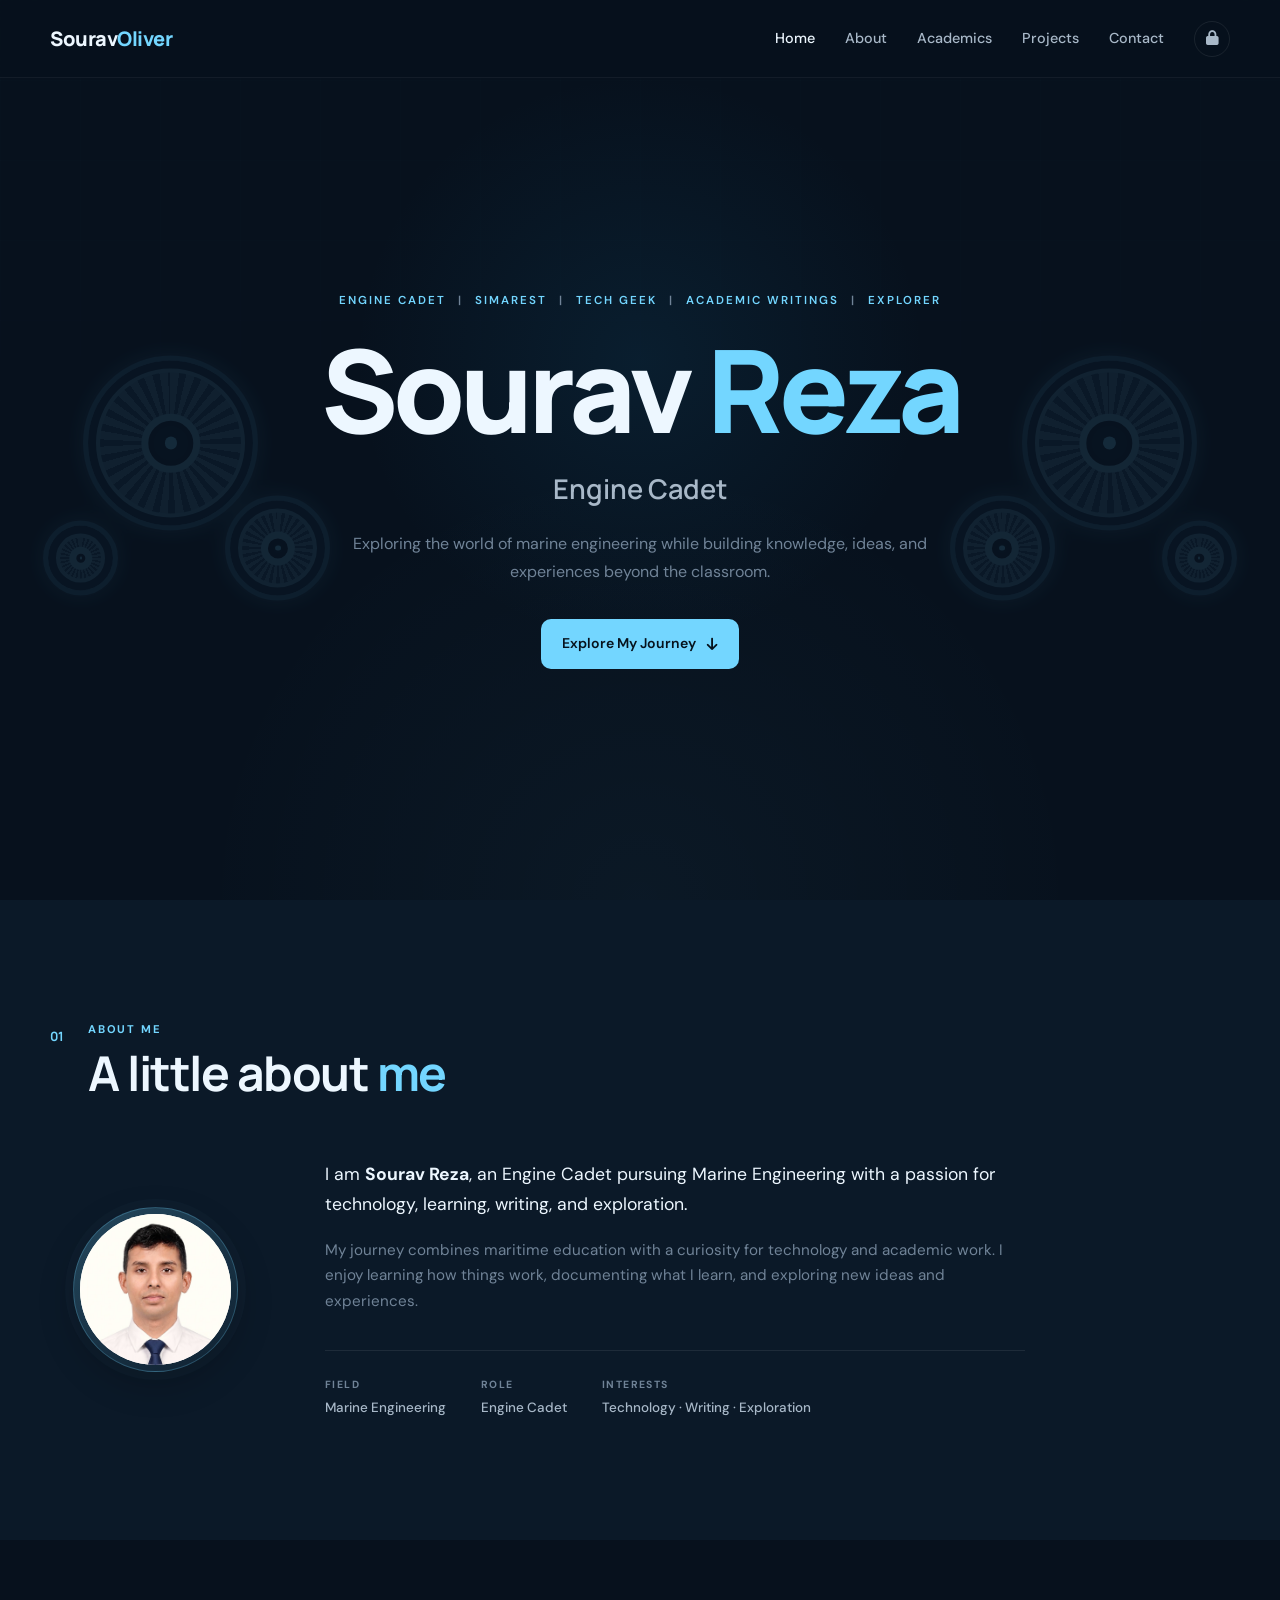
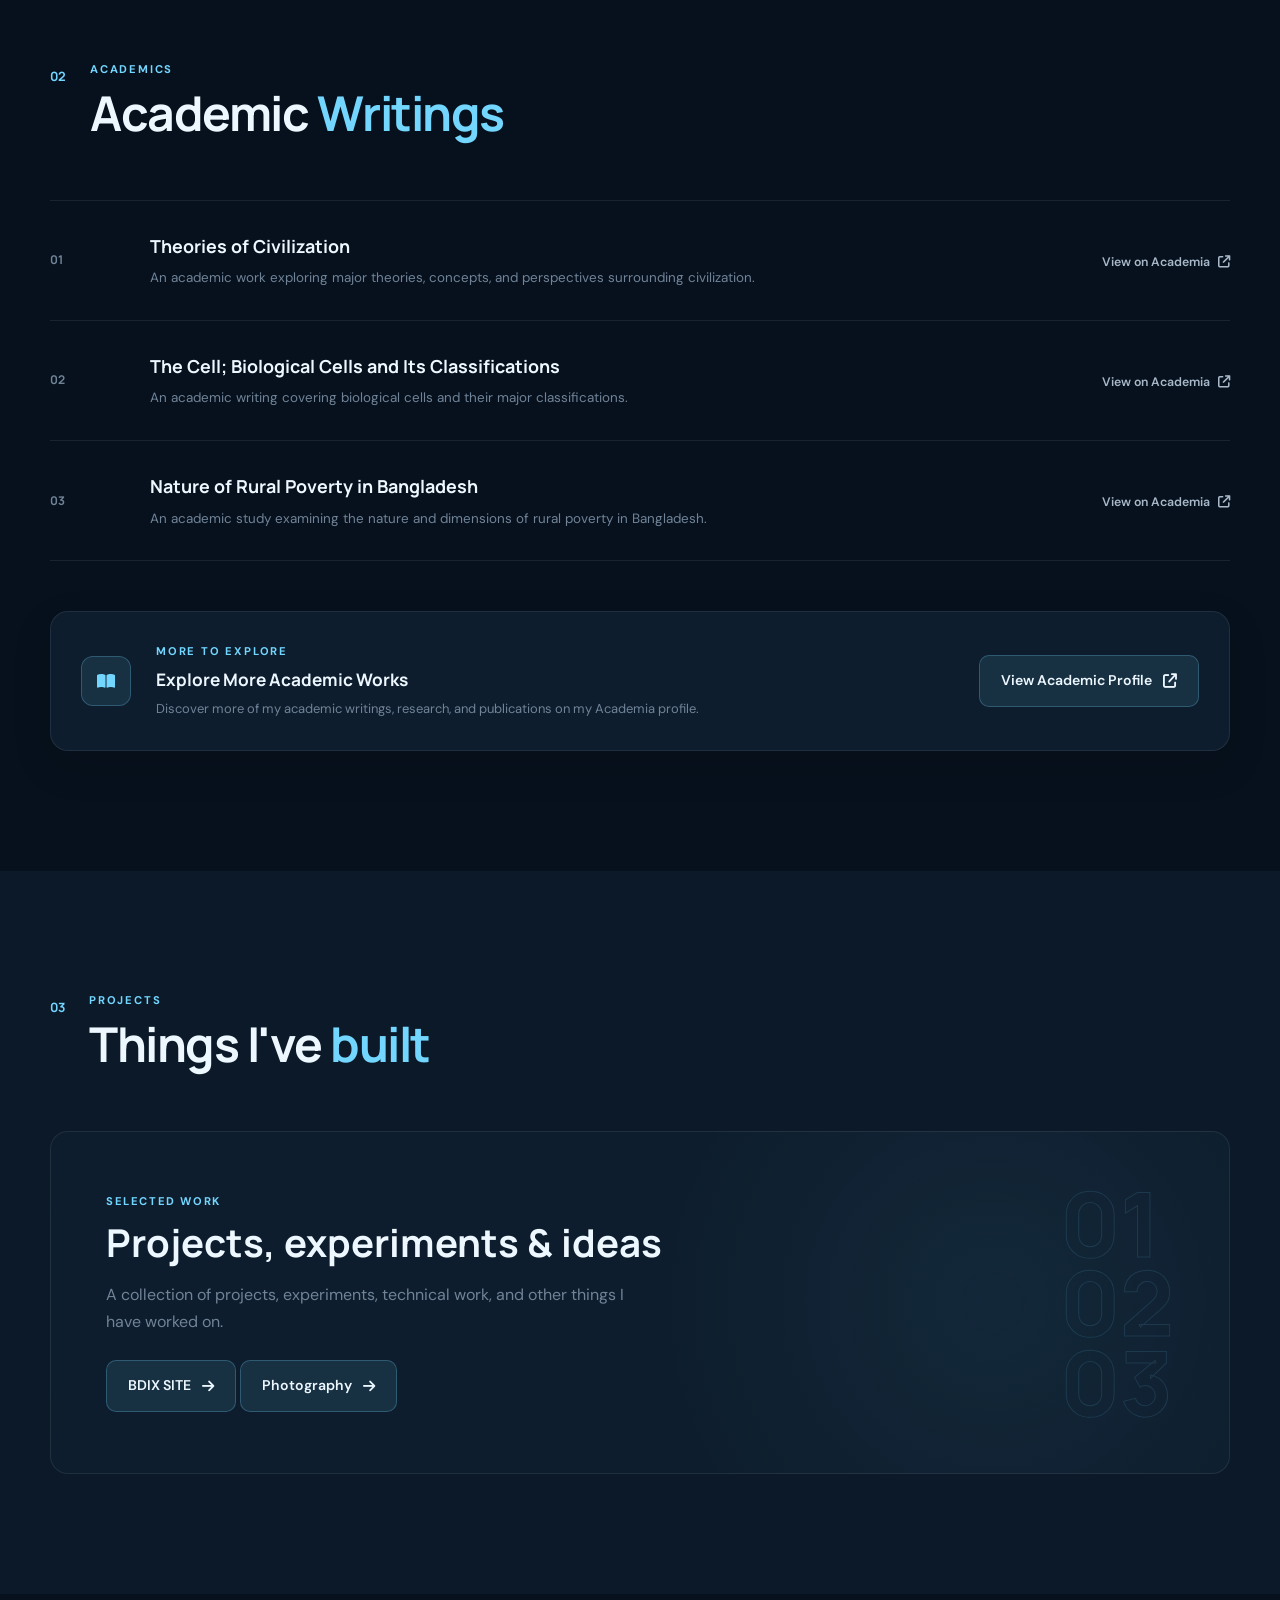
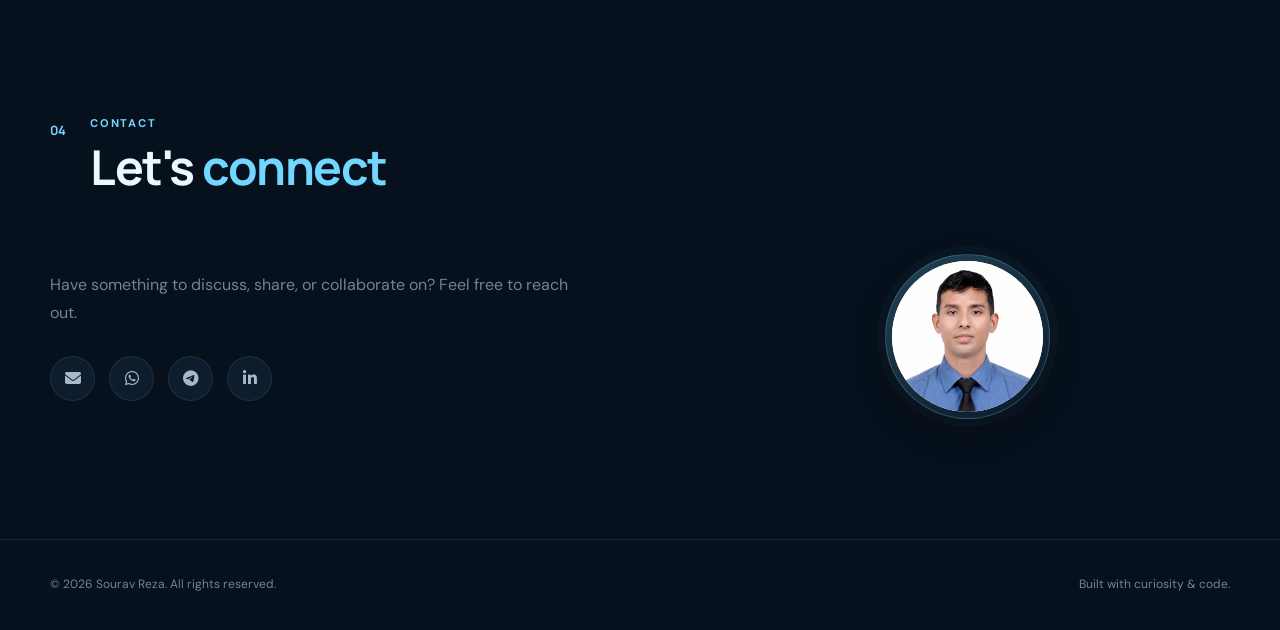
==== commit b84d88fb: "Update index.html" ====
--- a/index.html
+++ b/index.html
@@ -1,10 +1,7 @@
 <!DOCTYPE html>
 <html lang="en">
-
 <head>
-
     <meta charset="UTF-8">
-
     <meta name="viewport" content="width=device-width, initial-scale=1.0">
 
     <title>Sourav Reza | Engine Cadet</title>
@@ -12,64 +9,39 @@
     <meta name="description"
           content="Sourav Reza — Engine Cadet, Tech Geek, Academic Writer and Explorer.">
 
-    <!-- Google Fonts -->
     <link rel="preconnect" href="https://fonts.googleapis.com">
     <link rel="preconnect" href="https://fonts.gstatic.com" crossorigin>
 
     <link href="https://fonts.googleapis.com/css2?family=DM+Sans:wght@400;500;600;700&family=Manrope:wght@400;500;600;700;800&display=swap"
           rel="stylesheet">
 
-    <!-- Font Awesome -->
     <link rel="stylesheet"
           href="https://cdnjs.cloudflare.com/ajax/libs/font-awesome/6.5.2/css/all.min.css">
 
-    <!-- Main CSS -->
     <link rel="stylesheet" href="style.css">
-
 </head>
 
-
 <body>
 
-
-<!-- =====================================================
-     NAVIGATION
-===================================================== -->
+<!-- ================= NAVBAR ================= -->
 
 <header class="navbar">
 
     <div class="nav-container">
 
-
-        <!-- Logo -->
-
         <a href="#home" class="logo">
-
             Sourav<span>Oliver</span>
-
         </a>
 
-
-        <!-- Navigation -->
-
         <nav class="nav-links">
 
-            <a href="#home" class="active">
-                Home
-            </a>
-
-
-            <a href="#about">
-                About
-            </a>
-
-
-            <a href="#academics">
-                Academics
-            </a>
-
-
-            <!-- PROJECTS DROPDOWN -->
+            <a href="#home" class="active">Home</a>
+
+            <a href="#about">About</a>
+
+            <a href="#academics">Academics</a>
+
+            <!-- PROJECTS -->
 
             <div class="projects-dropdown">
 
@@ -77,13 +49,11 @@
                     Projects
                 </a>
 
-
                 <div class="projects-menu">
 
                     <a href="bdix.html">
-                        BDIX SERVERS
-                    </a>
-
+                        BDIX SITE
+                    </a>
 
                     <a href="photography.html">
                         Photography
@@ -92,13 +62,11 @@
                 </div>
 
             </div>
-
 
             <a href="#contact">
                 Contact
             </a>
 
-
             <!-- LOCK -->
 
             <a href="access.html"
@@ -116,17 +84,11 @@
 </header>
 
 
-
-<!-- =====================================================
-     HERO
-===================================================== -->
+<!-- ================= HERO ================= -->
 
 <main>
 
 <section class="hero" id="home">
-
-
-    <!-- LEFT GEARS -->
 
     <div class="hero-gears hero-gears-left">
 
@@ -145,8 +107,6 @@
     </div>
 
 
-    <!-- RIGHT GEARS -->
-
     <div class="hero-gears hero-gears-right">
 
         <div class="gear gear-large">
@@ -164,40 +124,27 @@
     </div>
 
 
-    <!-- HERO CONTENT -->
-
     <div class="hero-container">
 
         <div class="hero-content">
 
-
             <p class="eyebrow">
 
                 ENGINE CADET
-
                 <span>|</span>
-
                 SIMarEST
-
                 <span>|</span>
-
                 TECH GEEK
-
                 <span>|</span>
-
                 ACADEMIC WRITINGS
-
                 <span>|</span>
-
                 eXPLORER
 
             </p>
 
 
             <h1>
-
                 Sourav <span>Reza</span>
-
             </h1>
 
 
@@ -223,7 +170,6 @@
 
             </a>
 
-
         </div>
 
     </div>
@@ -231,23 +177,15 @@
 </section>
 
 
-
-<!-- =====================================================
-     ABOUT
-===================================================== -->
+<!-- ================= ABOUT ================= -->
 
 <section class="section about-section" id="about">
 
     <div class="section-container">
 
-
-        <!-- SECTION TITLE -->
-
         <div class="section-heading">
 
-            <span class="section-number">
-                01
-            </span>
+            <span class="section-number">01</span>
 
             <div>
 
@@ -264,12 +202,7 @@
         </div>
 
 
-        <!-- ABOUT CONTENT -->
-
         <div class="about-content">
-
-
-            <!-- WHITE DRESS PHOTO -->
 
             <div class="about-image">
 
@@ -282,8 +215,6 @@
 
             </div>
 
-
-            <!-- ABOUT TEXT -->
 
             <div class="about-text">
 
@@ -307,16 +238,11 @@
                 </p>
 
 
-                <!-- DETAILS -->
-
                 <div class="about-details">
 
-
                     <div class="detail-item">
 
-                        <span>
-                            FIELD
-                        </span>
+                        <span>FIELD</span>
 
                         <strong>
                             Marine Engineering
@@ -327,9 +253,7 @@
 
                     <div class="detail-item">
 
-                        <span>
-                            ROLE
-                        </span>
+                        <span>ROLE</span>
 
                         <strong>
                             Engine Cadet
@@ -340,9 +264,7 @@
 
                     <div class="detail-item">
 
-                        <span>
-                            INTERESTS
-                        </span>
+                        <span>INTERESTS</span>
 
                         <strong>
                             Technology · Writing · Exploration
@@ -350,7 +272,6 @@
 
                     </div>
 
-
                 </div>
 
             </div>
@@ -362,23 +283,15 @@
 </section>
 
 
-
-<!-- =====================================================
-     ACADEMICS
-===================================================== -->
+<!-- ================= ACADEMICS ================= -->
 
 <section class="section academics-section" id="academics">
 
     <div class="section-container">
 
-
-        <!-- SECTION TITLE -->
-
         <div class="section-heading">
 
-            <span class="section-number">
-                02
-            </span>
+            <span class="section-number">02</span>
 
             <div>
 
@@ -395,19 +308,14 @@
         </div>
 
 
-        <!-- ACADEMIC LIST -->
-
         <div class="academic-list">
 
-
-            <!-- PAPER 01 -->
 
             <article class="academic-item">
 
                 <div class="academic-number">
                     01
                 </div>
-
 
                 <div class="academic-info">
 
@@ -416,15 +324,12 @@
                     </h3>
 
                     <p>
-
                         An academic work exploring major theories,
                         concepts, and perspectives surrounding
                         civilization.
-
                     </p>
 
                 </div>
-
 
                 <div class="academic-action">
 
@@ -443,15 +348,11 @@
             </article>
 
 
-
-            <!-- PAPER 02 -->
-
             <article class="academic-item">
 
                 <div class="academic-number">
                     02
                 </div>
-
 
                 <div class="academic-info">
 
@@ -460,14 +361,11 @@
                     </h3>
 
                     <p>
-
-                        An academic writing covering biological cells
-                        and their major classifications.
-
+                        An academic writing covering biological
+                        cells and their major classifications.
                     </p>
 
                 </div>
-
 
                 <div class="academic-action">
 
@@ -486,15 +384,11 @@
             </article>
 
 
-
-            <!-- PAPER 03 -->
-
             <article class="academic-item">
 
                 <div class="academic-number">
                     03
                 </div>
-
 
                 <div class="academic-info">
 
@@ -503,14 +397,11 @@
                     </h3>
 
                     <p>
-
-                        An academic study examining the nature and
-                        dimensions of rural poverty in Bangladesh.
-
+                        An academic study examining the nature
+                        and dimensions of rural poverty in Bangladesh.
                     </p>
 
                 </div>
-
 
                 <div class="academic-action">
 
@@ -531,11 +422,7 @@
         </div>
 
 
-
-        <!-- MORE ACADEMIC WORK -->
-
         <div class="academic-more">
-
 
             <div class="more-icon">
 
@@ -549,18 +436,14 @@
                 <p class="section-label">
                     MORE TO EXPLORE
                 </p>
-
 
                 <h3>
                     Explore More Academic Works
                 </h3>
 
-
                 <p>
-
                     Discover more of my academic writings,
                     research, and publications on my Academia profile.
-
                 </p>
 
             </div>
@@ -584,23 +467,15 @@
 </section>
 
 
-
-<!-- =====================================================
-     PROJECTS
-===================================================== -->
+<!-- ================= PROJECTS ================= -->
 
 <section class="section projects-section" id="projects">
 
     <div class="section-container">
 
-
-        <!-- SECTION TITLE -->
-
         <div class="section-heading">
 
-            <span class="section-number">
-                03
-            </span>
+            <span class="section-number">03</span>
 
             <div>
 
@@ -617,23 +492,18 @@
         </div>
 
 
-        <!-- PROJECT PREVIEW -->
-
         <div class="projects-preview">
-
 
             <div class="project-preview-text">
 
                 <p class="project-tag">
                     SELECTED WORK
                 </p>
-
 
                 <h3>
                     Projects, experiments & ideas
                 </h3>
 
-
                 <p>
 
                     A collection of projects, experiments,
@@ -642,34 +512,37 @@
 
                 </p>
 
-
-                <a href="bdix.html"
-                   class="secondary-button">
-
-                    Explore Projects
-
-                    <i class="fa-solid fa-arrow-right"></i>
-
-                </a>
-
-            </div>
-
-
-            <!-- DECORATION -->
+                <div class="project-buttons">
+
+                    <a href="bdix.html"
+                       class="secondary-button">
+
+                        BDIX SITE
+
+                        <i class="fa-solid fa-arrow-right"></i>
+
+                    </a>
+
+
+                    <a href="photography.html"
+                       class="secondary-button">
+
+                        Photography
+
+                        <i class="fa-solid fa-arrow-right"></i>
+
+                    </a>
+
+                </div>
+
+            </div>
+
 
             <div class="project-decoration">
 
-                <span>
-                    01
-                </span>
-
-                <span>
-                    02
-                </span>
-
-                <span>
-                    03
-                </span>
+                <span>01</span>
+                <span>02</span>
+                <span>03</span>
 
             </div>
 
@@ -680,23 +553,15 @@
 </section>
 
 
-
-<!-- =====================================================
-     CONTACT
-===================================================== -->
+<!-- ================= CONTACT ================= -->
 
 <section class="section contact-section" id="contact">
 
     <div class="section-container">
 
-
-        <!-- SECTION TITLE -->
-
         <div class="section-heading">
 
-            <span class="section-number">
-                04
-            </span>
+            <span class="section-number">04</span>
 
             <div>
 
@@ -713,12 +578,7 @@
         </div>
 
 
-        <!-- CONTACT -->
-
         <div class="contact-content">
-
-
-            <!-- CONTACT TEXT -->
 
             <div class="contact-text">
 
@@ -730,12 +590,7 @@
                 </p>
 
 
-                <!-- ICONS ONLY -->
-
                 <div class="social-links">
-
-
-                    <!-- EMAIL -->
 
                     <a href="mailto:rezasourav07@gmail.com"
                        aria-label="Email">
@@ -744,8 +599,6 @@
 
                     </a>
 
-
-                    <!-- WHATSAPP -->
 
                     <a href="https://wa.me/8801754745679"
                        target="_blank"
@@ -757,8 +610,6 @@
                     </a>
 
 
-                    <!-- TELEGRAM -->
-
                     <a href="https://t.me/Mr_R3Z4"
                        target="_blank"
                        rel="noopener"
@@ -769,8 +620,6 @@
                     </a>
 
 
-                    <!-- LINKEDIN -->
-
                     <a href="https://www.linkedin.com/in/mrr3z4/"
                        target="_blank"
                        rel="noopener"
@@ -785,8 +634,6 @@
             </div>
 
 
-            <!-- BLUE SHIRT PHOTO -->
-
             <div class="contact-image">
 
                 <div class="portrait-frame">
@@ -807,10 +654,7 @@
 </main>
 
 
-
-<!-- =====================================================
-     FOOTER
-===================================================== -->
+<!-- ================= FOOTER ================= -->
 
 <footer class="footer">
 
@@ -820,7 +664,6 @@
             © 2026 Sourav Reza. All rights reserved.
         </p>
 
-
         <p class="footer-note">
             Built with curiosity & code.
         </p>
@@ -831,5 +674,4 @@
 
 
 </body>
-
 </html>
--- a/style.css
+++ b/style.css
@@ -5,17 +5,23 @@
 :root {
 
     --bg: #07111d;
+
     --bg-soft: #0b1928;
+
     --bg-card: #0d1d2d;
 
     --text: #edf7ff;
+
     --text-soft: #a8b8c8;
+
     --text-muted: #708397;
 
     --accent: #73d6ff;
+
     --accent-bright: #12bfff;
 
     --accent-soft: rgba(115, 214, 255, 0.10);
+
     --accent-border: rgba(115, 214, 255, 0.25);
 
     --border: rgba(255, 255, 255, 0.08);
@@ -33,15 +39,21 @@
 ========================================================= */
 
 * {
+
     margin: 0;
+
     padding: 0;
+
     box-sizing: border-box;
 }
 
+
 html {
+
     scroll-behavior: smooth;
 }
 
+
 body {
 
     background: var(--bg);
@@ -55,13 +67,19 @@
     overflow-x: hidden;
 }
 
+
 a {
+
     color: inherit;
+
     text-decoration: none;
 }
 
+
 img {
+
     display: block;
+
     max-width: 100%;
 }
 
@@ -75,6 +93,7 @@
     position: fixed;
 
     top: 0;
+
     left: 0;
 
     width: 100%;
@@ -88,8 +107,10 @@
     border-bottom: 1px solid rgba(255, 255, 255, 0.05);
 
     backdrop-filter: blur(18px);
+
     -webkit-backdrop-filter: blur(18px);
 }
+
 
 .nav-container {
 
@@ -110,7 +131,7 @@
 }
 
 
-/* Logo */
+/* LOGO */
 
 .logo {
 
@@ -123,12 +144,14 @@
     letter-spacing: -0.5px;
 }
 
+
 .logo span {
+
     color: var(--accent);
 }
 
 
-/* Navigation */
+/* NAV LINKS */
 
 .nav-links {
 
@@ -139,7 +162,9 @@
     gap: 30px;
 }
 
-.nav-links a {
+
+.nav-links > a,
+.projects-main {
 
     position: relative;
 
@@ -152,15 +177,19 @@
     transition: color var(--transition);
 }
 
-.nav-links a:hover,
-.nav-links a.active {
+
+.nav-links > a:hover,
+.projects-main:hover,
+.nav-links > a.active {
+
     color: var(--text);
 }
 
 
-/* Underline */
-
-.nav-links a:not(.lock-link)::after {
+/* NAV UNDERLINE */
+
+.nav-links > a:not(.lock-link)::after,
+.projects-main::after {
 
     content: "";
 
@@ -179,23 +208,167 @@
     transition: width var(--transition);
 }
 
-.nav-links a:not(.lock-link):hover::after,
-.nav-links a.active::after {
+
+.nav-links > a:not(.lock-link):hover::after,
+.projects-main:hover::after {
 
     width: 100%;
 }
 
 
-/* Lock */
+/* =========================================================
+   PROJECTS DROPDOWN
+========================================================= */
+
+.projects-dropdown {
+
+    position: relative;
+
+    display: flex;
+
+    align-items: center;
+}
+
+
+/* DROPDOWN */
+
+.projects-menu {
+
+    position: absolute;
+
+    top: calc(100% + 18px);
+
+    left: 50%;
+
+    width: 175px;
+
+    padding: 8px;
+
+    transform:
+        translateX(-50%)
+        translateY(8px);
+
+    background: rgba(11, 25, 40, 0.97);
+
+    border: 1px solid var(--border);
+
+    border-radius: 12px;
+
+    box-shadow:
+        0 18px 40px rgba(0, 0, 0, 0.35);
+
+    backdrop-filter: blur(15px);
+
+    -webkit-backdrop-filter: blur(15px);
+
+    opacity: 0;
+
+    visibility: hidden;
+
+    pointer-events: none;
+
+    transition:
+        opacity 0.25s ease,
+        transform 0.25s ease,
+        visibility 0.25s ease;
+
+    z-index: 100;
+}
+
+
+/* DROPDOWN ARROW */
+
+.projects-menu::before {
+
+    content: "";
+
+    position: absolute;
+
+    top: -6px;
+
+    left: 50%;
+
+    width: 10px;
+
+    height: 10px;
+
+    transform:
+        translateX(-50%)
+        rotate(45deg);
+
+    background: #0b1928;
+
+    border-left: 1px solid var(--border);
+
+    border-top: 1px solid var(--border);
+}
+
+
+/* DROPDOWN LINKS */
+
+.projects-menu a {
+
+    display: block;
+
+    padding: 10px 12px;
+
+    border-radius: 8px;
+
+    color: var(--text-soft);
+
+    font-size: 0.76rem;
+
+    font-weight: 500;
+
+    white-space: nowrap;
+
+    transition:
+        color 0.25s ease,
+        background 0.25s ease,
+        padding-left 0.25s ease;
+}
+
+
+.projects-menu a:hover {
+
+    color: var(--accent);
+
+    background: var(--accent-soft);
+
+    padding-left: 16px;
+}
+
+
+/* SHOW ON HOVER */
+
+.projects-dropdown:hover .projects-menu {
+
+    opacity: 1;
+
+    visibility: visible;
+
+    pointer-events: auto;
+
+    transform:
+        translateX(-50%)
+        translateY(0);
+}
+
+
+/* =========================================================
+   LOCK
+========================================================= */
 
 .lock-link {
 
     width: 36px;
+
     height: 36px;
 
     display: flex;
 
     align-items: center;
+
     justify-content: center;
 
     border: 1px solid var(--border);
@@ -207,6 +380,7 @@
         background var(--transition),
         border-color var(--transition);
 }
+
 
 .lock-link:hover {
 
@@ -254,7 +428,7 @@
 }
 
 
-/* Subtle engineering grid */
+/* ENGINEERING GRID */
 
 .hero::before {
 
@@ -281,17 +455,18 @@
 
     background-size: 80px 80px;
 
-    mask-image: linear-gradient(
-        to bottom,
-        black,
-        transparent 75%
-    );
+    mask-image:
+        linear-gradient(
+            to bottom,
+            black,
+            transparent 75%
+        );
 
     pointer-events: none;
 }
 
 
-/* Hero container */
+/* HERO CONTAINER */
 
 .hero-container {
 
@@ -309,6 +484,7 @@
     text-align: center;
 }
 
+
 .hero-content {
 
     max-width: 900px;
@@ -320,7 +496,7 @@
 
 
 /* =========================================================
-   HERO GEARS
+   GEARS
 ========================================================= */
 
 .hero-gears {
@@ -338,23 +514,29 @@
     opacity: 0.30;
 
     filter:
-        drop-shadow(0 0 12px rgba(115, 214, 255, 0.12));
+        drop-shadow(
+            0 0 12px rgba(115, 214, 255, 0.12)
+        );
 
     z-index: 2;
 
     pointer-events: none;
 }
 
+
 .hero-gears-left {
+
     left: 3%;
 }
 
+
 .hero-gears-right {
+
     right: 3%;
 }
 
 
-/* Gear */
+/* GEAR */
 
 .gear {
 
@@ -380,17 +562,19 @@
 
         0 0 25px rgba(115, 214, 255, 0.07);
 
-    animation: rotateGear 18s linear infinite;
-}
-
-
-/* Gear center */
+    animation:
+        rotateGear 18s linear infinite;
+}
+
+
+/* GEAR CENTER */
 
 .gear span {
 
     position: absolute;
 
     left: 50%;
+
     top: 50%;
 
     width: 36%;
@@ -406,14 +590,9 @@
     border: 7px solid #31566d;
 
     box-shadow:
-
-        inset 0 0 0 5px #0a1725,
-
-        0 0 8px rgba(115, 214, 255, 0.1);
-}
-
-
-/* Center hole */
+        inset 0 0 0 5px #0a1725;
+}
+
 
 .gear span::after {
 
@@ -422,6 +601,7 @@
     position: absolute;
 
     left: 50%;
+
     top: 50%;
 
     width: 28%;
@@ -438,70 +618,81 @@
 }
 
 
-/* Large */
+/* LARGE */
 
 .gear-large {
 
     width: 175px;
+
     height: 175px;
 
     left: 45px;
+
     top: 45px;
 }
 
 
-/* Small */
+/* SMALL */
 
 .gear-small {
 
     width: 105px;
+
     height: 105px;
 
     right: 18px;
+
     bottom: 20px;
 
     animation-duration: 11s;
+
     animation-direction: reverse;
 }
 
 
-/* Tiny */
+/* TINY */
 
 .gear-tiny {
 
     width: 75px;
+
     height: 75px;
 
     left: 5px;
+
     bottom: 25px;
 
     animation-duration: 8s;
 }
 
 
-/* Right gears */
+/* RIGHT SIDE POSITIONS */
 
 .hero-gears-right .gear-large {
+
     left: auto;
+
     right: 45px;
 }
 
+
 .hero-gears-right .gear-small {
+
     right: auto;
+
     left: 18px;
 }
 
+
 .hero-gears-right .gear-tiny {
+
     left: auto;
+
     right: 5px;
 }
 
 
-/* Rotation */
-
-.reverse {
-    animation-direction: reverse;
-}
+/* ROTATION */
 
 @keyframes rotateGear {
 
@@ -535,6 +726,7 @@
     text-transform: uppercase;
 }
 
+
 .eyebrow span {
 
     color: var(--text-muted);
@@ -543,19 +735,14 @@
 }
 
 
-/* Main name */
-
 .hero h1 {
 
     position: relative;
 
     font-family: "Manrope", sans-serif;
 
-    font-size: clamp(
-        4rem,
-        9vw,
-        7.5rem
-    );
+    font-size:
+        clamp(4rem, 9vw, 7.5rem);
 
     line-height: 0.95;
 
@@ -564,27 +751,21 @@
     font-weight: 800;
 
     margin-bottom: 22px;
-
-    text-shadow:
-        0 0 35px rgba(115, 214, 255, 0.04);
-}
+}
+
 
 .hero h1 span {
+
     color: var(--accent);
 }
 
 
-/* Role */
-
 .hero h2 {
 
     font-family: "Manrope", sans-serif;
 
-    font-size: clamp(
-        1.3rem,
-        2.2vw,
-        1.7rem
-    );
+    font-size:
+        clamp(1.3rem, 2.2vw, 1.7rem);
 
     font-weight: 600;
 
@@ -593,8 +774,6 @@
     margin-bottom: 18px;
 }
 
-
-/* Description */
 
 .hero-description {
 
@@ -642,10 +821,8 @@
     color: #06121c;
 
     background: var(--accent);
-
-    box-shadow:
-        0 0 25px rgba(115, 214, 255, 0.08);
-}
+}
+
 
 .primary-button:hover {
 
@@ -663,6 +840,7 @@
 
     background: var(--accent-soft);
 }
+
 
 .secondary-button:hover {
 
@@ -679,8 +857,10 @@
 ========================================================= */
 
 .section {
+
     padding: 120px 0;
 }
+
 
 .section-container {
 
@@ -693,7 +873,7 @@
 }
 
 
-/* Section heading */
+/* SECTION HEADING */
 
 .section-heading {
 
@@ -706,6 +886,7 @@
     margin-bottom: 60px;
 }
 
+
 .section-number {
 
     color: var(--accent);
@@ -719,6 +900,7 @@
     padding-top: 6px;
 }
 
+
 .section-label {
 
     color: var(--accent);
@@ -732,22 +914,22 @@
     margin-bottom: 8px;
 }
 
+
 .section-heading h2 {
 
     font-family: "Manrope", sans-serif;
 
-    font-size: clamp(
-        2rem,
-        4vw,
-        3rem
-    );
+    font-size:
+        clamp(2rem, 4vw, 3rem);
 
     line-height: 1.1;
 
     letter-spacing: -1.5px;
 }
 
+
 .section-heading h2 span {
+
     color: var(--accent);
 }
 
@@ -757,9 +939,11 @@
 ========================================================= */
 
 .about-section {
+
     background: var(--bg-soft);
 }
 
+
 .about-content {
 
     display: grid;
@@ -774,11 +958,12 @@
 }
 
 
-/* Portrait wrapper */
+/* PORTRAIT */
 
 .portrait-frame {
 
     width: 165px;
+
     height: 165px;
 
     padding: 6px;
@@ -795,29 +980,25 @@
     border: 1px solid var(--accent-border);
 
     box-shadow:
+
         0 0 0 8px rgba(115, 214, 255, 0.025),
+
         0 12px 35px rgba(0, 0, 0, 0.22);
 
     overflow: hidden;
 }
 
 
-/* Image itself */
-
 .portrait-frame img {
 
     width: 100%;
+
     height: 100%;
 
     display: block;
 
     border-radius: 50%;
 
-    /*
-       Cover fills the circular frame completely.
-       No black/dark empty corners.
-    */
-
     object-fit: cover;
 
     object-position: center top;
@@ -826,8 +1007,6 @@
 }
 
 
-/* About image */
-
 .about-image {
 
     display: flex;
@@ -836,12 +1015,12 @@
 }
 
 
-/* About text */
-
 .about-text {
+
     max-width: 700px;
 }
 
+
 .intro-text {
 
     color: var(--text);
@@ -851,6 +1030,7 @@
     margin-bottom: 18px;
 }
 
+
 .about-text > p:not(.intro-text) {
 
     color: var(--text-muted);
@@ -859,7 +1039,7 @@
 }
 
 
-/* Details */
+/* DETAILS */
 
 .about-details {
 
@@ -876,6 +1056,7 @@
     border-top: 1px solid var(--border);
 }
 
+
 .detail-item {
 
     display: flex;
@@ -885,6 +1066,7 @@
     gap: 3px;
 }
 
+
 .detail-item span {
 
     color: var(--text-muted);
@@ -895,6 +1077,7 @@
 
     letter-spacing: 1.4px;
 }
+
 
 .detail-item strong {
 
@@ -911,16 +1094,16 @@
 ========================================================= */
 
 .academics-section {
+
     background: var(--bg);
 }
 
+
 .academic-list {
 
     border-top: 1px solid var(--border);
 }
 
-
-/* Academic row */
 
 .academic-item {
 
@@ -941,9 +1124,11 @@
         background var(--transition);
 }
 
+
 .academic-item:hover {
 
     padding-left: 10px;
+
     padding-right: 10px;
 
     background:
@@ -981,10 +1166,14 @@
     transition: color var(--transition);
 }
 
-.academic-item:hover .academic-info h3 {
+
+.academic-item:hover
+.academic-info h3 {
+
     color: var(--accent);
 }
 
+
 .academic-info p {
 
     color: var(--text-muted);
@@ -1014,13 +1203,15 @@
     transition: color var(--transition);
 }
 
+
 .academic-action a:hover {
+
     color: var(--accent);
 }
 
 
 /* =========================================================
-   MORE ACADEMICS
+   MORE ACADEMIC
 ========================================================= */
 
 .academic-more {
@@ -1049,6 +1240,7 @@
 .more-icon {
 
     width: 50px;
+
     height: 50px;
 
     flex-shrink: 0;
@@ -1056,6 +1248,7 @@
     display: flex;
 
     align-items: center;
+
     justify-content: center;
 
     color: var(--accent);
@@ -1069,13 +1262,17 @@
 
 
 .more-content {
+
     flex: 1;
 }
 
+
 .more-content .section-label {
+
     margin-bottom: 4px;
 }
 
+
 .more-content h3 {
 
     font-family: "Manrope", sans-serif;
@@ -1084,6 +1281,7 @@
 
     margin-bottom: 3px;
 }
+
 
 .more-content > p:last-child {
 
@@ -1098,6 +1296,7 @@
 ========================================================= */
 
 .projects-section {
+
     background: var(--bg-soft);
 }
 
@@ -1133,6 +1332,7 @@
 
 
 .project-preview-text {
+
     max-width: 650px;
 }
 
@@ -1155,11 +1355,8 @@
 
     font-family: "Manrope", sans-serif;
 
-    font-size: clamp(
-        1.7rem,
-        3vw,
-        2.5rem
-    );
+    font-size:
+        clamp(1.7rem, 3vw, 2.5rem);
 
     line-height: 1.15;
 
@@ -1177,7 +1374,7 @@
 }
 
 
-/* Project decoration */
+/* PROJECT DECORATION */
 
 .project-decoration {
 
@@ -1190,15 +1387,13 @@
     opacity: 0.5;
 }
 
+
 .project-decoration span {
 
     font-family: "Manrope", sans-serif;
 
-    font-size: clamp(
-        3rem,
-        7vw,
-        6rem
-    );
+    font-size:
+        clamp(3rem, 7vw, 6rem);
 
     font-weight: 800;
 
@@ -1216,6 +1411,7 @@
 ========================================================= */
 
 .contact-section {
+
     background: var(--bg);
 }
 
@@ -1235,6 +1431,7 @@
 
 
 .contact-text {
+
     flex: 1;
 }
 
@@ -1251,7 +1448,7 @@
 }
 
 
-/* Social icons */
+/* SOCIAL ICONS */
 
 .social-links {
 
@@ -1266,11 +1463,13 @@
 .social-links a {
 
     width: 45px;
+
     height: 45px;
 
     display: flex;
 
     align-items: center;
+
     justify-content: center;
 
     border: 1px solid var(--border);
@@ -1303,9 +1502,10 @@
 }
 
 
-/* Contact portrait */
+/* CONTACT IMAGE */
 
 .contact-image {
+
     flex-shrink: 0;
 }
 
@@ -1366,13 +1566,18 @@
             scale(0.8);
     }
 
+
     .hero-gears-left {
+
         left: -4%;
     }
 
+
     .hero-gears-right {
+
         right: -4%;
     }
+
 
     .about-content {
 
@@ -1390,57 +1595,70 @@
 
 @media (max-width: 700px) {
 
-    /* Navbar */
+
+    /* NAVBAR */
 
     .navbar {
+
         height: 70px;
     }
 
+
     .nav-container {
 
         width: calc(100% - 30px);
     }
 
+
     .logo {
+
         font-size: 1rem;
     }
 
+
     .nav-links {
+
         gap: 12px;
     }
 
-    .nav-links a {
+
+    .nav-links > a,
+    .projects-main {
+
         font-size: 0.68rem;
     }
 
+
     .lock-link {
+
         width: 31px;
+
         height: 31px;
     }
 
 
-    /* Hero */
+    /* HERO */
 
     .hero {
+
         min-height: 100vh;
     }
 
+
     .hero-container {
 
         width: calc(100% - 30px);
     }
 
+
     .hero-content {
+
         padding-top: 50px;
     }
 
 
-    /*
-       Hide large gears on small screens
-       so they don't interfere with the name.
-    */
-
     .hero-gears {
+
         opacity: 0.12;
 
         transform:
@@ -1448,11 +1666,15 @@
             scale(0.55);
     }
 
+
     .hero-gears-left {
+
         left: -120px;
     }
 
+
     .hero-gears-right {
+
         right: -120px;
     }
 
@@ -1462,6 +1684,7 @@
         max-width: 340px;
 
         margin-left: auto;
+
         margin-right: auto;
 
         font-size: 0.58rem;
@@ -1471,24 +1694,24 @@
         letter-spacing: 1px;
     }
 
+
     .eyebrow span {
+
         margin: 0 3px;
     }
 
 
     .hero h1 {
 
-        font-size: clamp(
-            3rem,
-            15vw,
-            4.8rem
-        );
+        font-size:
+            clamp(3rem, 15vw, 4.8rem);
 
         letter-spacing: -3px;
     }
 
 
     .hero h2 {
+
         font-size: 1.2rem;
     }
 
@@ -1501,12 +1724,14 @@
     }
 
 
-    /* Sections */
+    /* SECTIONS */
 
     .section {
+
         padding: 90px 0;
     }
 
+
     .section-container {
 
         width: calc(100% - 30px);
@@ -1520,12 +1745,14 @@
         margin-bottom: 45px;
     }
 
+
     .section-heading h2 {
+
         font-size: 2rem;
     }
 
 
-    /* About */
+    /* ABOUT */
 
     .about-content {
 
@@ -1542,16 +1769,19 @@
     .portrait-frame {
 
         width: 135px;
+
         height: 135px;
     }
 
 
     .about-image {
+
         justify-content: flex-start;
     }
 
 
     .intro-text {
+
         font-size: 1rem;
     }
 
@@ -1564,7 +1794,7 @@
     }
 
 
-    /* Academics */
+    /* ACADEMICS */
 
     .academic-item {
 
@@ -1581,21 +1811,24 @@
 
 
     .academic-info h3 {
+
         font-size: 1rem;
     }
 
 
     .academic-info p {
+
         font-size: 0.8rem;
     }
 
 
     .academic-action {
+
         margin-top: 15px;
     }
 
 
-    /* More academics */
+    /* MORE ACADEMICS */
 
     .academic-more {
 
@@ -1609,7 +1842,7 @@
     }
 
 
-    /* Projects */
+    /* PROJECTS */
 
     .projects-preview {
 
@@ -1624,11 +1857,12 @@
 
 
     .project-decoration {
+
         display: none;
     }
 
 
-    /* Contact */
+    /* CONTACT */
 
     .contact-content {
 
@@ -1640,16 +1874,15 @@
     }
 
 
-    /* Contact image slightly smaller */
-
     .contact-image .portrait-frame {
 
         width: 135px;
+
         height: 135px;
     }
 
 
-    /* Footer */
+    /* FOOTER */
 
     .footer-container {
 
@@ -1668,30 +1901,39 @@
 
 
 /* =========================================================
-   VERY SMALL SCREEN
+   SMALL PHONES
 ========================================================= */
 
 @media (max-width: 430px) {
 
+
     .nav-links {
+
         gap: 8px;
     }
 
-    .nav-links a {
+
+    .nav-links > a,
+    .projects-main {
+
         font-size: 0.62rem;
     }
 
+
     .lock-link {
+
         display: none;
     }
 
 
     .hero h1 {
+
         font-size: 3.1rem;
     }
 
 
     .hero-gears {
+
         opacity: 0.08;
     }
 
